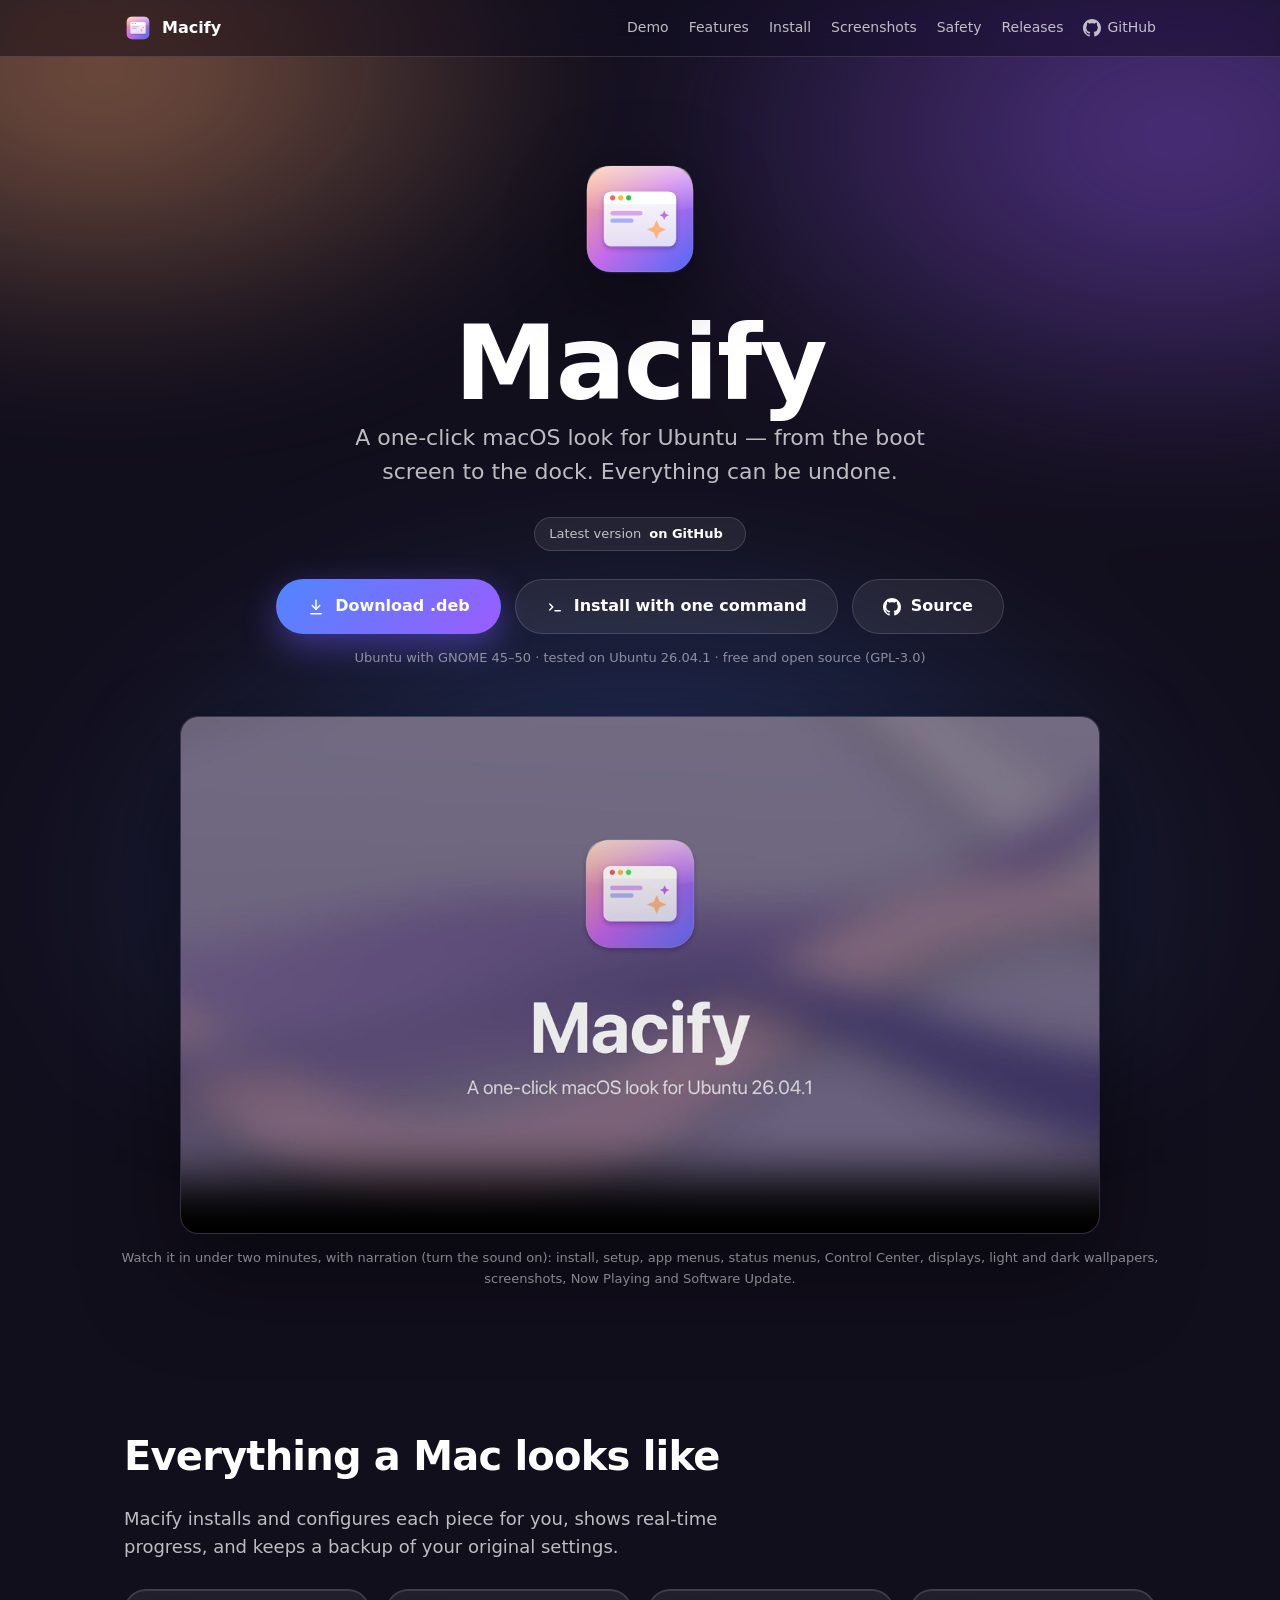
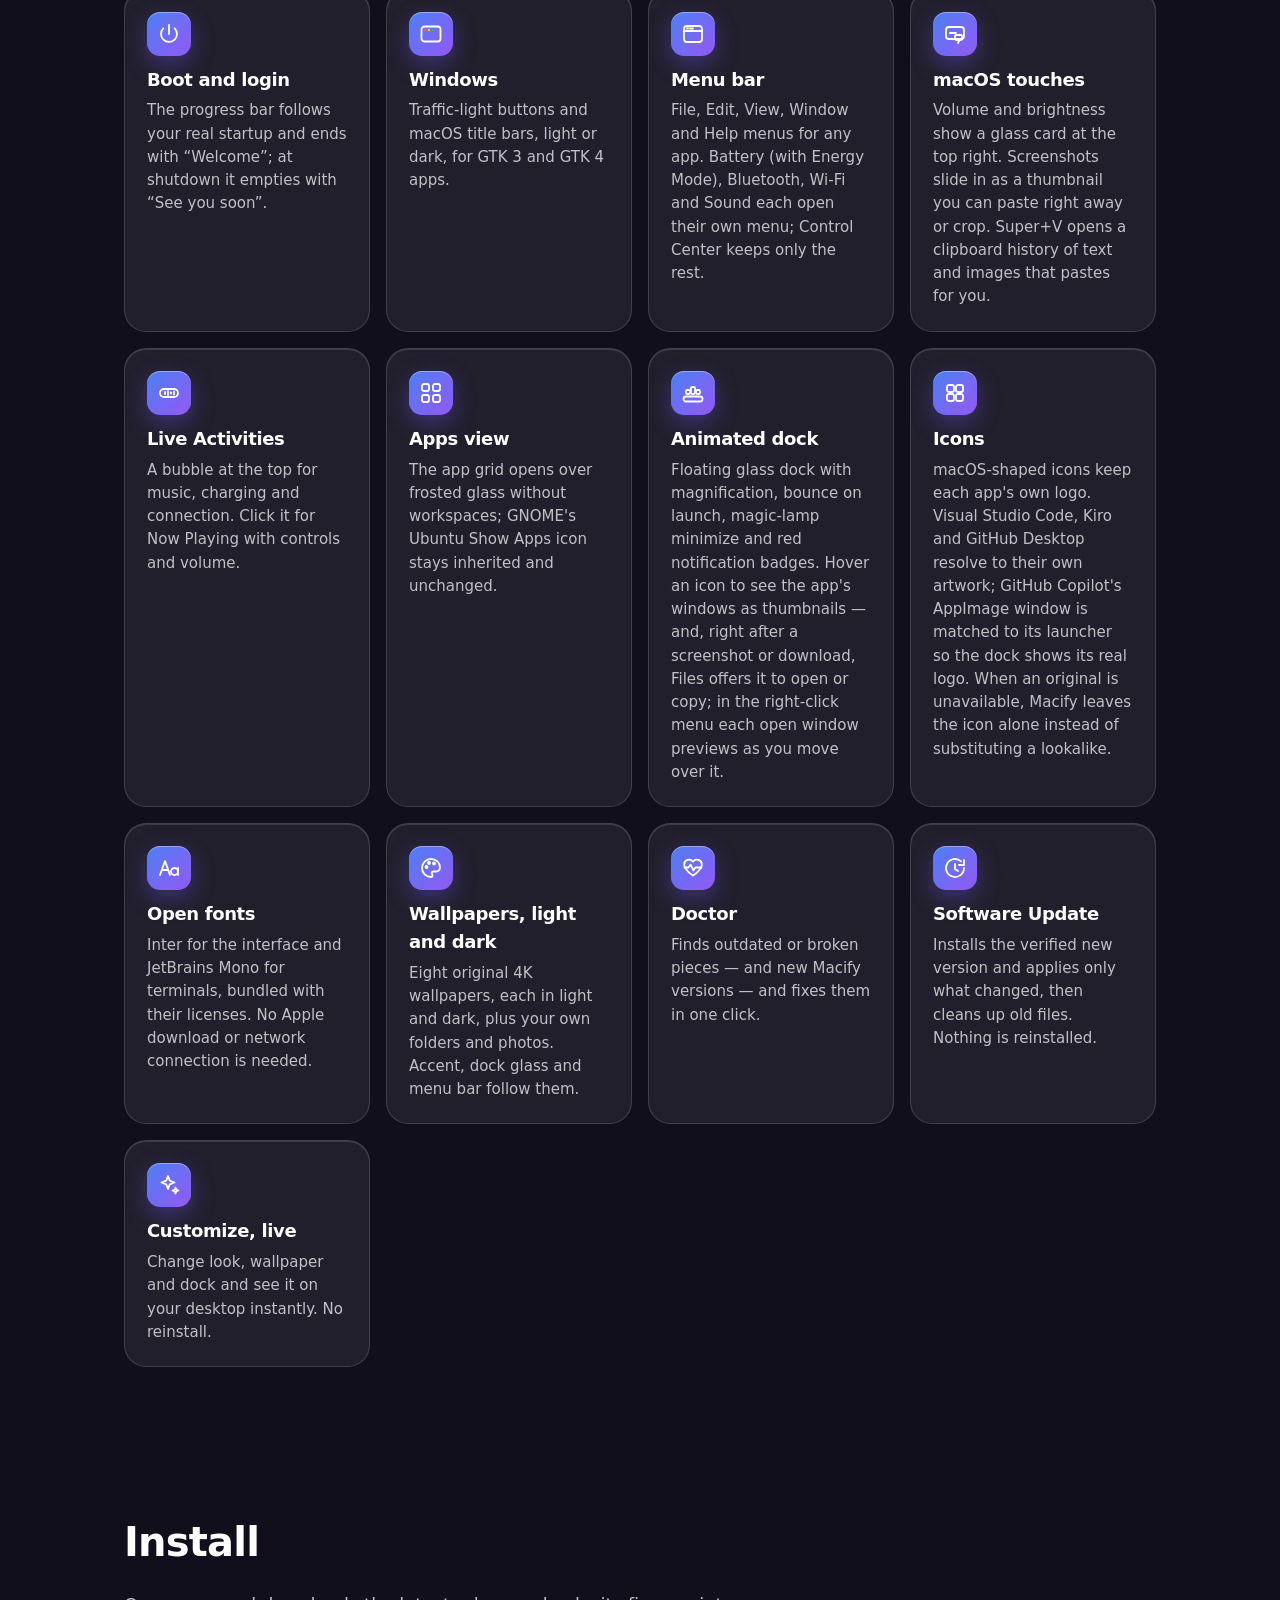
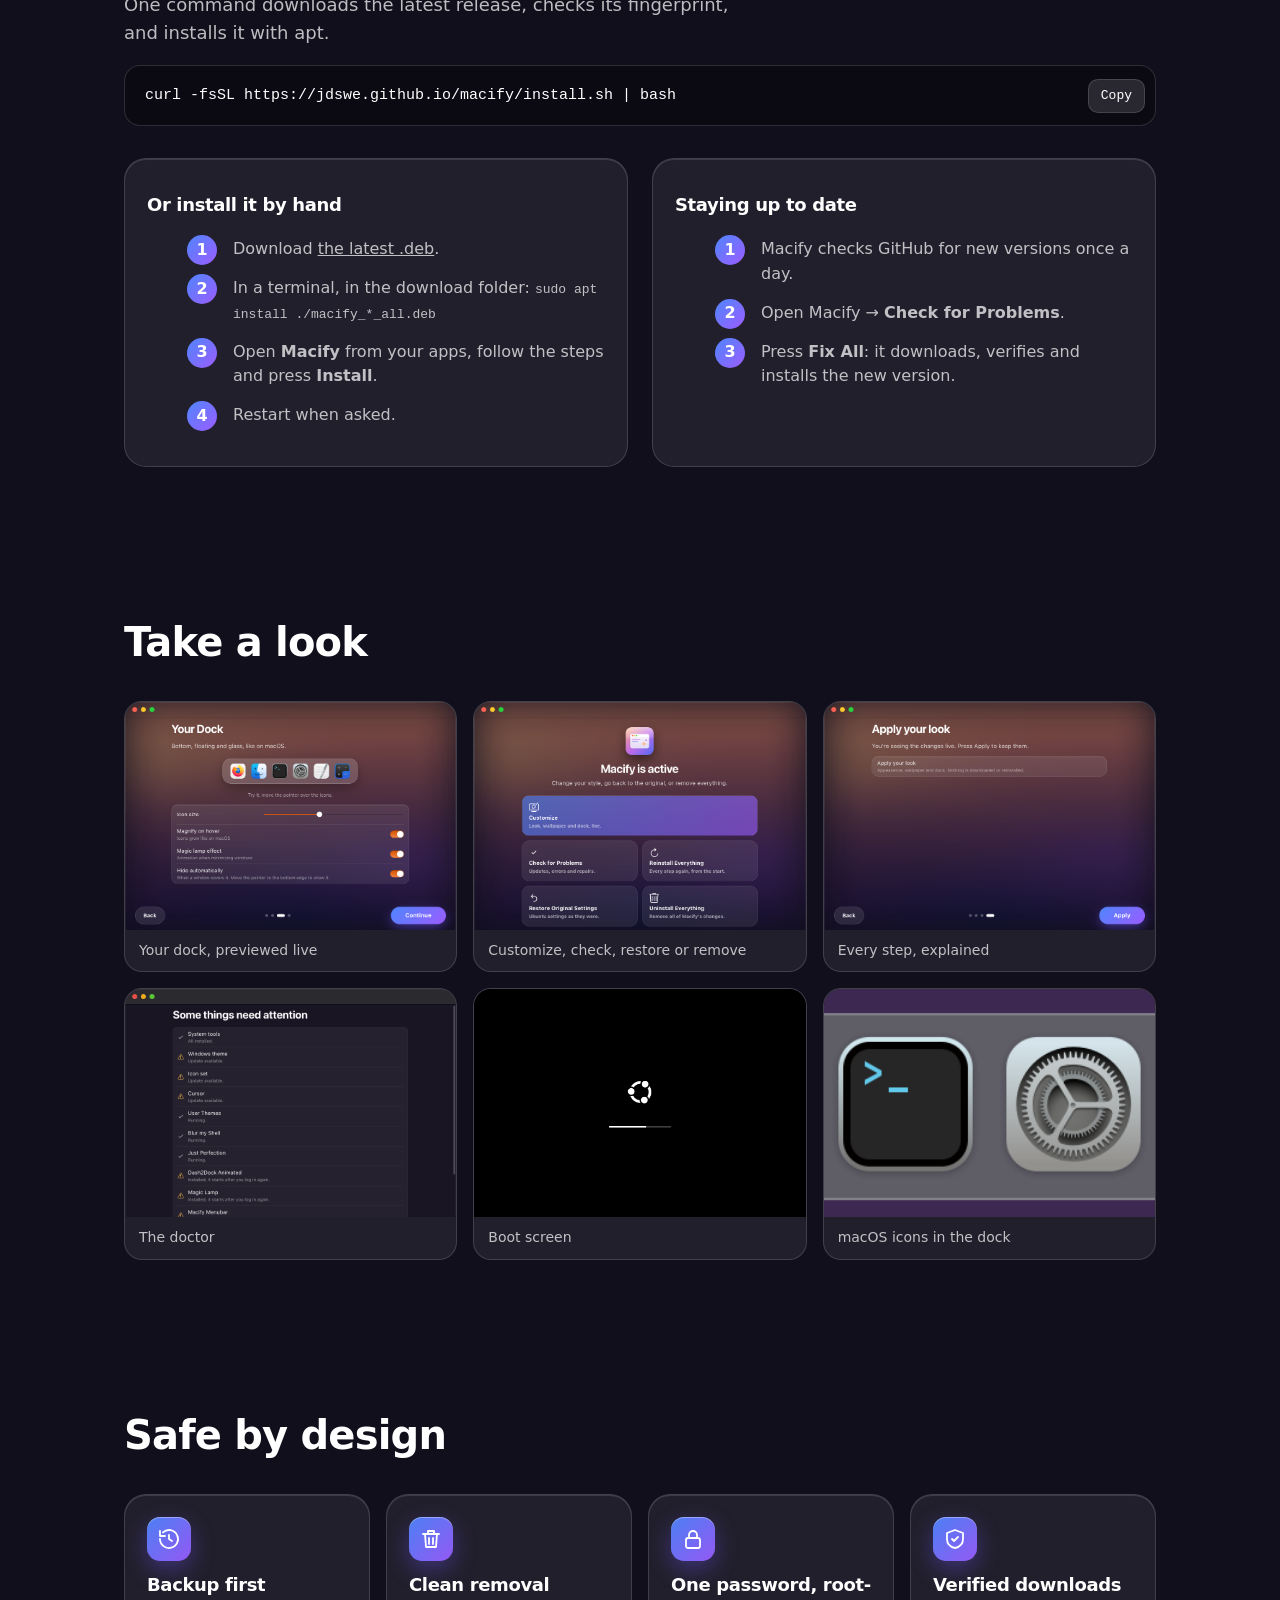
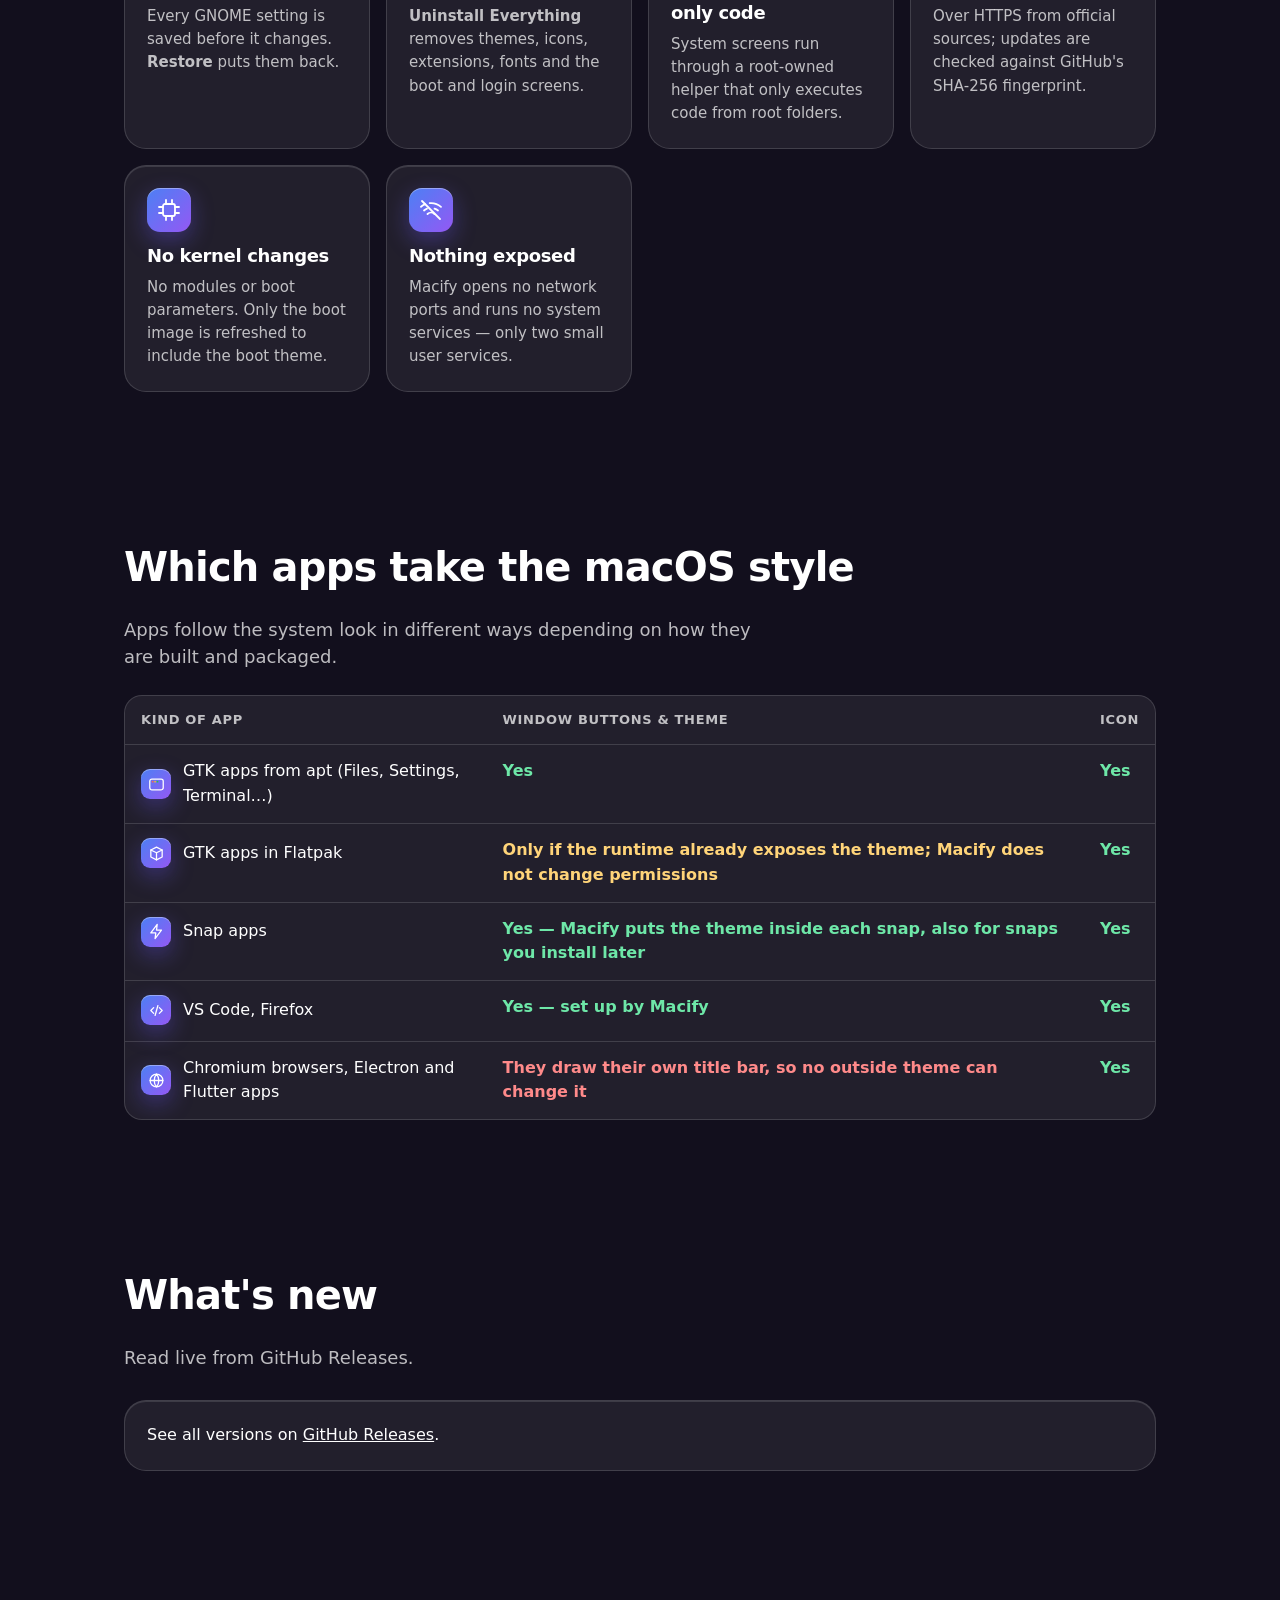
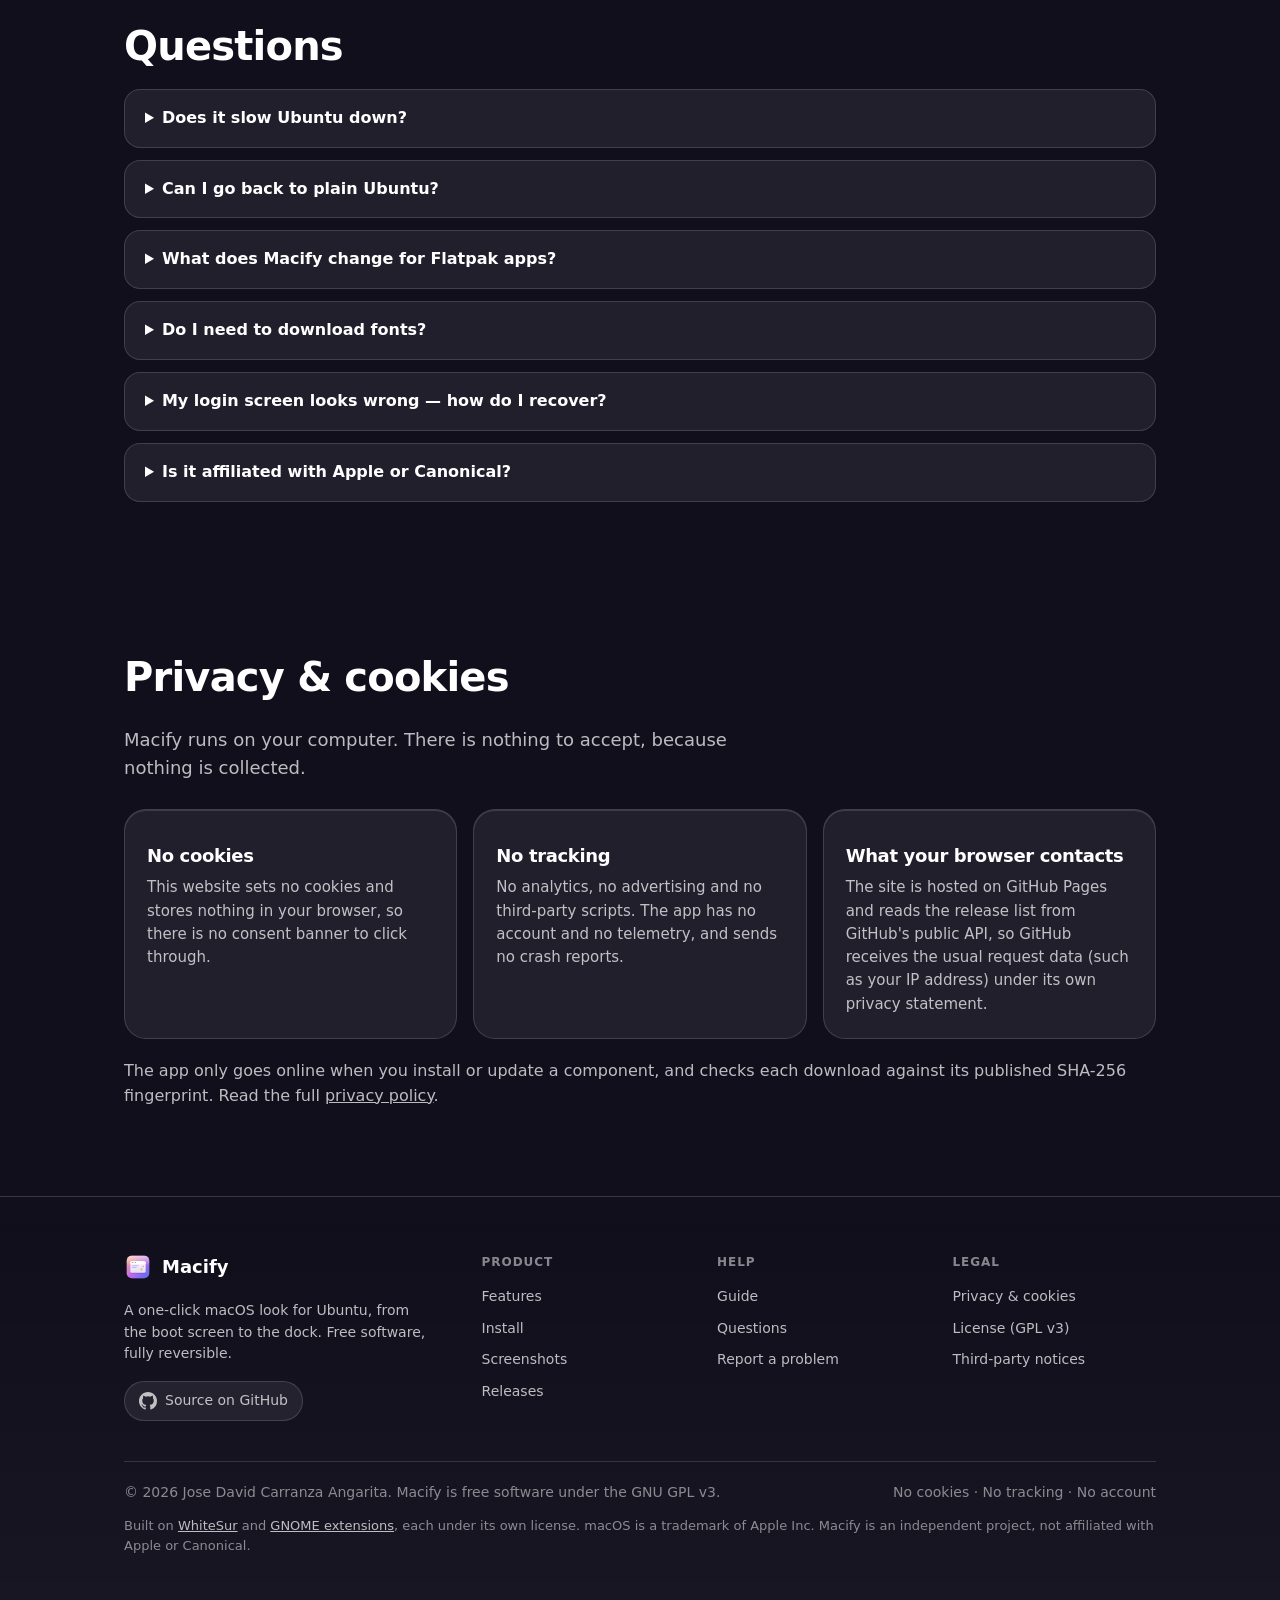
==== docs/index.html @ 46d5030f "Website: guide, privacy, license and notices are pages of the site The footer no longer sends visito" ====
<!doctype html>
<html lang="en">
<head>
<meta charset="utf-8">
<meta name="viewport" content="width=device-width, initial-scale=1">
<meta http-equiv="Content-Security-Policy" content="default-src 'self'; script-src 'self' 'unsafe-inline'; style-src 'self' 'unsafe-inline'; img-src 'self' data:; media-src 'self'; connect-src https://api.github.com; object-src 'none'; base-uri 'none'; form-action 'none'">
<title>Macify — a macOS look for Ubuntu</title>
<meta name="description" content="One-click macOS look for Ubuntu: boot, login, dock, menu bar, icons and fonts. Fully reversible.">
<link rel="icon" href="icon.svg" type="image/svg+xml">
<meta property="og:title" content="Macify — a macOS look for Ubuntu">
<meta property="og:description" content="One-click macOS look for Ubuntu. Fully reversible.">
<meta property="og:image" content="welcome.png">
<style>
:root {
  --bg: #120f1d;
  --text: #ffffff;
  --muted: rgba(255, 255, 255, 0.72);
  --faint: rgba(255, 255, 255, 0.5);
  --glass: rgba(255, 255, 255, 0.07);
  --glass-strong: rgba(255, 255, 255, 0.12);
  --border: rgba(255, 255, 255, 0.14);
  --accent-a: #4f86ff;
  --accent-b: #9b5cff;
  --radius: 22px;
  --max: 1080px;
}
* { box-sizing: border-box; }
html { scroll-behavior: smooth; }
body {
  margin: 0; color: var(--text); background: var(--bg);
  font-family: "Inter", system-ui, sans-serif;
  line-height: 1.55; -webkit-font-smoothing: antialiased;
}
body::before {
  content: ""; position: fixed; inset: -20%; z-index: -1;
  background:
    radial-gradient(40% 35% at 20% 20%, rgba(255, 168, 110, 0.45), transparent 70%),
    radial-gradient(45% 40% at 80% 25%, rgba(155, 92, 255, 0.45), transparent 70%),
    radial-gradient(50% 45% at 50% 85%, rgba(79, 134, 255, 0.35), transparent 70%);
  filter: blur(60px);
}
a { color: inherit; }
.wrap { max-width: var(--max); margin: 0 auto; padding: 0 24px; }
h1, h2, h3 { font-family: "Inter", system-ui, sans-serif; letter-spacing: -0.02em; }
h2 { font-size: clamp(28px, 4vw, 40px); margin: 0 0 12px; }
section { padding: 72px 0; }
.lead { color: var(--muted); font-size: 18px; max-width: 640px; }

/* barra de navegación */
nav { position: sticky; top: 0; z-index: 10; backdrop-filter: blur(20px) saturate(160%);
  -webkit-backdrop-filter: blur(20px) saturate(160%); background: rgba(18, 15, 29, 0.55);
  border-bottom: 1px solid var(--border); }
nav .wrap { display: flex; align-items: center; gap: 24px; height: 56px; }
nav .brand { display: flex; align-items: center; gap: 10px; font-weight: 700; text-decoration: none; }
nav .brand img { width: 28px; height: 28px; }
nav .links { display: flex; gap: 20px; margin-left: auto; font-size: 14px; }
nav .links a { color: var(--muted); text-decoration: none; }
nav .links a:hover { color: var(--text); }
@media (max-width: 760px) { nav .links a.optional { display: none; } }

/* portada */
.hero { text-align: center; padding: 96px 0 64px; }
.hero img.icon { width: 132px; height: 132px; filter: drop-shadow(0 18px 40px rgba(0, 0, 0, 0.45));
  animation: float 4s ease-in-out infinite; }
@keyframes float { 50% { transform: translateY(-10px); } }
.hero h1 { font-size: clamp(56px, 10vw, 104px); margin: 18px 0 6px; line-height: 1; }
.hero p { font-size: clamp(18px, 2.4vw, 22px); color: var(--muted); margin: 0 auto 28px; max-width: 620px; }
.badge { display: inline-flex; gap: 8px; align-items: center; padding: 6px 14px; border-radius: 999px;
  background: var(--glass); border: 1px solid var(--border); color: var(--muted); font-size: 13px; }
.badge b { color: var(--text); }
.actions { display: flex; gap: 14px; justify-content: center; flex-wrap: wrap; margin: 28px 0 14px; }
@media (max-width: 560px) { .btn { padding: 12px 20px; font-size: 15px; } .actions { gap: 10px; } }
.btn { display: inline-flex; align-items: center; gap: 10px; padding: 14px 30px; border-radius: 999px;
  font-weight: 700; font-size: 16px; text-decoration: none; border: 1px solid transparent;
  transition: transform 160ms ease, box-shadow 160ms ease, background 160ms ease; }
.btn:active { transform: scale(0.97); }
.btn-primary { background: linear-gradient(135deg, var(--accent-a), var(--accent-b));
  box-shadow: 0 12px 34px rgba(110, 90, 255, 0.45); }
.btn-primary:hover { box-shadow: 0 16px 44px rgba(110, 90, 255, 0.62); transform: translateY(-2px); }
.btn-ghost { background: var(--glass); border-color: var(--border); }
.btn-ghost:hover { background: var(--glass-strong); }
.fine { color: var(--faint); font-size: 13px; }
.hero .shot { margin: 48px auto 0; max-width: 920px; border-radius: 18px; overflow: hidden;
  border: 1px solid var(--border); box-shadow: 0 40px 90px rgba(0, 0, 0, 0.5); }
.hero .shot img, .hero .shot video { display: block; width: 100%; height: auto; aspect-ratio: 16 / 9; background: #000; }
.demo-note { margin-top: 14px; }

/* tarjetas */
.grid { display: grid; gap: 16px; grid-template-columns: repeat(auto-fit, minmax(230px, 1fr)); margin-top: 28px; }
.card { background: var(--glass); border: 1px solid var(--border); border-radius: var(--radius); padding: 22px;
  box-shadow: inset 0 1px 0 rgba(255, 255, 255, 0.12); transition: transform 180ms ease, background 180ms ease; }
.card:hover { transform: translateY(-3px); background: var(--glass-strong); }
.ic { width: 44px; height: 44px; border-radius: 13px; display: grid; place-items: center;
  background: linear-gradient(135deg, rgba(79, 134, 255, 0.95), rgba(155, 92, 255, 0.95));
  box-shadow: 0 8px 22px rgba(110, 90, 255, 0.35), inset 0 1px 0 rgba(255, 255, 255, 0.35); }
.ic svg { width: 24px; height: 24px; fill: none; stroke: #ffffff; stroke-width: 1.8;
  stroke-linecap: round; stroke-linejoin: round; }
.ic-sm { width: 30px; height: 30px; border-radius: 9px; flex: none; }
.ic-sm svg { width: 17px; height: 17px; }
.app-kind { display: inline-flex; align-items: center; gap: 12px; }
.card h3 { margin: 10px 0 6px; font-size: 18px; }
.card p { margin: 0; color: var(--muted); font-size: 15px; }

/* instalación */
.code { position: relative; background: rgba(0, 0, 0, 0.35); border: 1px solid var(--border); border-radius: 16px;
  padding: 18px 64px 18px 20px; font-family: "JetBrains Mono", ui-monospace, monospace; font-size: 15px;
  overflow-x: auto; white-space: nowrap; }
.code button { position: absolute; right: 10px; top: 50%; transform: translateY(-50%); border: 1px solid var(--border);
  background: var(--glass-strong); color: var(--text); border-radius: 10px; padding: 6px 12px; cursor: pointer; font: inherit; font-size: 13px; }
@media (max-width: 600px) {
  .code { white-space: normal; word-break: break-all; padding-right: 20px; }
  .code button { position: static; transform: none; display: block; margin-top: 12px; }
}
.steps { counter-reset: step; display: grid; gap: 14px; margin-top: 18px; }
.steps li { list-style: none; counter-increment: step; position: relative; padding-left: 46px; color: var(--muted); }
.steps li::before { content: counter(step); position: absolute; left: 0; top: -2px; width: 30px; height: 30px;
  border-radius: 50%; display: grid; place-items: center; font-weight: 700; color: var(--text);
  background: linear-gradient(135deg, var(--accent-a), var(--accent-b)); }
.two { display: grid; gap: 24px; grid-template-columns: 1fr 1fr; }
@media (max-width: 860px) { .two { grid-template-columns: 1fr; } }

/* capturas */
.gallery { display: grid; gap: 16px; grid-template-columns: repeat(auto-fit, minmax(300px, 1fr)); margin-top: 28px; }
.gallery figure { margin: 0; background: var(--glass); border: 1px solid var(--border); border-radius: 18px; overflow: hidden; }
.gallery img { display: block; width: 100%; aspect-ratio: 16 / 11; object-fit: cover; object-position: top; }
.gallery figcaption { padding: 10px 14px; color: var(--muted); font-size: 14px; }

/* tabla */
table { width: 100%; border-collapse: separate; border-spacing: 0; margin-top: 24px; overflow: hidden;
  border: 1px solid var(--border); border-radius: 18px; background: var(--glass); }
th, td { text-align: left; padding: 14px 16px; border-bottom: 1px solid var(--border); vertical-align: top; }
tr:last-child td { border-bottom: none; }
th { color: var(--muted); font-weight: 600; font-size: 13px; text-transform: uppercase; letter-spacing: 0.05em; }
.yes { color: #6ee7a8; font-weight: 700; } .part { color: #ffd479; font-weight: 700; } .no { color: #ff8a8a; font-weight: 700; }

/* versiones */
.release { padding: 18px 22px; min-width: 0; overflow-wrap: anywhere; }
.release header { display: flex; justify-content: space-between; gap: 12px; align-items: baseline; flex-wrap: wrap; }
.release h3 { margin: 0; }
.release time { color: var(--faint); font-size: 13px; }
.release ul { margin: 10px 0 0; padding-left: 20px; color: var(--muted); }
.release code { font-family: "JetBrains Mono", ui-monospace, monospace; background: rgba(0, 0, 0, 0.3); padding: 1px 6px; border-radius: 6px; }
.release .latest { font-size: 12px; padding: 3px 10px; border-radius: 999px; margin-left: 8px;
  background: linear-gradient(135deg, var(--accent-a), var(--accent-b)); vertical-align: middle; }

/* preguntas */
details { background: var(--glass); border: 1px solid var(--border); border-radius: 16px; padding: 16px 20px; margin-top: 12px; }
summary { cursor: pointer; font-weight: 600; }
details p { color: var(--muted); margin: 10px 0 0; }

.gl { width: 18px; height: 18px; flex: none; }
nav .with-icon { display: inline-flex; align-items: center; gap: 6px; }
footer { padding: 56px 0 48px; color: var(--faint); font-size: 14px; border-top: 1px solid var(--border);
  background: linear-gradient(180deg, transparent, rgba(255, 255, 255, 0.03)); }
footer a { color: var(--muted); text-decoration: none; transition: color 160ms ease; }
footer a:hover { color: var(--text); }
.foot-grid { display: grid; grid-template-columns: minmax(220px, 1.6fr) repeat(3, minmax(120px, 1fr)); gap: 32px; }
.foot-brand .brand { display: inline-flex; align-items: center; gap: 10px; font-weight: 700; font-size: 18px; color: var(--text); }
.foot-brand .brand img { width: 28px; height: 28px; }
.foot-brand p { margin: 12px 0 16px; max-width: 34ch; color: var(--muted); }
.foot-source { display: inline-flex; align-items: center; gap: 8px; padding: 8px 14px; border-radius: 999px;
  background: var(--glass); border: 1px solid var(--border); }
.foot-source:hover { background: var(--glass-strong); }
.foot-col { display: flex; flex-direction: column; gap: 10px; }
.foot-col h4 { margin: 0 0 4px; font-size: 12px; letter-spacing: 0.08em; text-transform: uppercase; color: var(--faint); }
.foot-bottom { display: flex; flex-wrap: wrap; gap: 8px 24px; justify-content: space-between; margin-top: 40px;
  padding-top: 20px; border-top: 1px solid var(--border); }
.foot-note { margin: 12px 0 0; font-size: 13px; }
.foot-note a { text-decoration: underline; }
.privacy-more { color: var(--muted); margin-top: 20px; }
@media (max-width: 720px) { .foot-grid { grid-template-columns: 1fr 1fr; } .foot-brand { grid-column: 1 / -1; } }
</style>
</head>
<body>
<nav>
  <div class="wrap">
    <a class="brand" href="#"><img src="icon.svg" alt="">Macify</a>
    <div class="links">
      <a href="#demo" class="optional">Demo</a>
      <a href="#features" class="optional">Features</a>
      <a href="#install">Install</a>
      <a href="#screenshots" class="optional">Screenshots</a>
      <a href="#safety" class="optional">Safety</a>
      <a href="#releases" class="optional">Releases</a>
      <a href="https://github.com/jdswe/macify" class="with-icon"><svg class="gl" viewBox="0 0 16 16" aria-hidden="true"><path fill="currentColor" d="M8 0C3.58 0 0 3.58 0 8c0 3.54 2.29 6.53 5.47 7.59.4.07.55-.17.55-.38 0-.19-.01-.82-.01-1.49-2.01.37-2.53-.49-2.69-.94-.09-.23-.48-.94-.82-1.13-.28-.15-.68-.52-.01-.53.63-.01 1.08.58 1.23.82.72 1.21 1.87.87 2.33.66.07-.52.28-.87.51-1.07-1.78-.2-3.64-.89-3.64-3.95 0-.87.31-1.59.82-2.15-.08-.2-.36-1.02.08-2.12 0 0 .67-.21 2.2.82.64-.18 1.32-.27 2-.27.68 0 1.36.09 2 .27 1.53-1.04 2.2-.82 2.2-.82.44 1.1.16 1.92.08 2.12.51.56.82 1.27.82 2.15 0 3.07-1.87 3.75-3.65 3.95.29.25.54.73.54 1.48 0 1.07-.01 1.93-.01 2.2 0 .21.15.46.55.38A8.013 8.013 0 0016 8c0-4.42-3.58-8-8-8z"/></svg>GitHub</a>
    </div>
  </div>
</nav>

<header class="hero wrap">
  <img class="icon" src="icon.svg" alt="Macify icon">
  <h1>Macify</h1>
  <p>A one-click macOS look for Ubuntu — from the boot screen to the dock. Everything can be undone.</p>
  <span class="badge">Latest version <b id="version">…</b> <span id="released"></span></span>
  <div class="actions">
    <a class="btn btn-primary" href="https://github.com/jdswe/macify/releases/latest" data-download><svg class="gl" viewBox="0 0 24 24" aria-hidden="true" fill="none" stroke="currentColor" stroke-width="2" stroke-linecap="round" stroke-linejoin="round"><path d="M12 3v12"/><path d="m7 10 5 5 5-5"/><path d="M5 21h14"/></svg><span id="download">Download .deb</span></a>
    <a class="btn btn-ghost" href="#install"><svg class="gl" viewBox="0 0 24 24" aria-hidden="true" fill="none" stroke="currentColor" stroke-width="2" stroke-linecap="round" stroke-linejoin="round"><path d="m5 8 4 4-4 4"/><path d="M12 17h7"/></svg>Install with one command</a>
    <a class="btn btn-ghost" href="https://github.com/jdswe/macify"><svg class="gl" viewBox="0 0 16 16" aria-hidden="true"><path fill="currentColor" d="M8 0C3.58 0 0 3.58 0 8c0 3.54 2.29 6.53 5.47 7.59.4.07.55-.17.55-.38 0-.19-.01-.82-.01-1.49-2.01.37-2.53-.49-2.69-.94-.09-.23-.48-.94-.82-1.13-.28-.15-.68-.52-.01-.53.63-.01 1.08.58 1.23.82.72 1.21 1.87.87 2.33.66.07-.52.28-.87.51-1.07-1.78-.2-3.64-.89-3.64-3.95 0-.87.31-1.59.82-2.15-.08-.2-.36-1.02.08-2.12 0 0 .67-.21 2.2.82.64-.18 1.32-.27 2-.27.68 0 1.36.09 2 .27 1.53-1.04 2.2-.82 2.2-.82.44 1.1.16 1.92.08 2.12.51.56.82 1.27.82 2.15 0 3.07-1.87 3.75-3.65 3.95.29.25.54.73.54 1.48 0 1.07-.01 1.93-.01 2.2 0 .21.15.46.55.38A8.013 8.013 0 0016 8c0-4.42-3.58-8-8-8z"/></svg>Source</a>
  </div>
  <div class="fine">Ubuntu with GNOME 45–50 · tested on Ubuntu 26.04.1 · free and open source (GPL-3.0)</div>
  <div class="shot" id="demo">
    <video controls playsinline preload="metadata" poster="demo-poster.jpg"
           aria-label="Macify demo: website, install, setup, startup, desktop and updates">
      <source src="demo.mp4" type="video/mp4">
      <img src="welcome.png" alt="Macify welcome screen">
    </video>
  </div>
  <div class="fine demo-note">Watch it in under two minutes, with narration (turn the sound on): install, setup, app menus, status menus, Control Center, displays, light and dark wallpapers, screenshots, Now Playing and Software Update.</div>
</header>

<main>
<section id="features">
  <div class="wrap">
    <h2>Everything a Mac looks like</h2>
    <p class="lead">Macify installs and configures each piece for you, shows real-time progress, and keeps a backup of your original settings.</p>
    <div class="grid">
      <div class="card"><span class="ic" aria-hidden="true"><svg viewBox="0 0 24 24"><path d="M12 3v9"/><path d="M6.3 6.3a8 8 0 1 0 11.4 0"/></svg></span><h3>Boot and login</h3><p>The progress bar follows your real startup and ends with “Welcome”; at shutdown it empties with “See you soon”.</p></div>
      <div class="card"><span class="ic" aria-hidden="true"><svg viewBox="0 0 24 24"><rect x="2.5" y="4.5" width="19" height="15" rx="3"/><circle cx="6.5" cy="8" r="1.2" fill="#ff5f57" stroke="none"/><circle cx="10" cy="8" r="1.2" fill="#febc2e" stroke="none"/><circle cx="13.5" cy="8" r="1.2" fill="#28c840" stroke="none"/></svg></span><h3>Windows</h3><p>Traffic-light buttons and macOS title bars, light or dark, for GTK 3 and GTK 4 apps.</p></div>
      <div class="card"><span class="ic" aria-hidden="true"><svg viewBox="0 0 24 24"><rect x="3" y="4" width="18" height="16" rx="3"/><path d="M3 9h18"/><path d="M6 6.5h1M9 6.5h3"/></svg></span><h3>Menu bar</h3><p>File, Edit, View, Window and Help menus for any app. Battery (with Energy Mode), Bluetooth, Wi‑Fi and Sound each open their own menu; Control Center keeps only the rest.</p></div>
      <div class="card"><span class="ic" aria-hidden="true"><svg viewBox="0 0 24 24"><rect x="3" y="5" width="18" height="12" rx="3"/><path d="M7 11h6"/><path d="M15 21l2-4"/><rect x="12" y="13" width="7" height="5" rx="1.2"/></svg></span><h3>macOS touches</h3><p>Volume and brightness show a glass card at the top right. Screenshots slide in as a thumbnail you can paste right away or crop. Super+V opens a clipboard history of text and images that pastes for you.</p></div>
      <div class="card"><span class="ic" aria-hidden="true"><svg viewBox="0 0 24 24"><rect x="3" y="8" width="18" height="8" rx="4"/><path d="M8 11v2M11 10v4M14 11.5v1M17 10.5v3"/></svg></span><h3>Live Activities</h3><p>A bubble at the top for music, charging and connection. Click it for Now Playing with controls and volume.</p></div>
      <div class="card"><span class="ic" aria-hidden="true"><svg viewBox="0 0 24 24"><rect x="3" y="3" width="7" height="7" rx="2"/><rect x="14" y="3" width="7" height="7" rx="2"/><rect x="3" y="14" width="7" height="7" rx="2"/><rect x="14" y="14" width="7" height="7" rx="2"/></svg></span><h3>Apps view</h3><p>The app grid opens over frosted glass without workspaces; GNOME's Ubuntu Show Apps icon stays inherited and unchanged.</p></div>
      <div class="card"><span class="ic" aria-hidden="true"><svg viewBox="0 0 24 24"><rect x="2.5" y="15.5" width="19" height="5" rx="2.5"/><rect x="5" y="9" width="4" height="4" rx="1.2"/><rect x="10" y="6" width="4" height="7" rx="1.2"/><rect x="15" y="9" width="4" height="4" rx="1.2"/></svg></span><h3>Animated dock</h3><p>Floating glass dock with magnification, bounce on launch, magic-lamp minimize and red notification badges. Hover an icon to see the app's windows as thumbnails — and, right after a screenshot or download, Files offers it to open or copy; in the right-click menu each open window previews as you move over it.</p></div>
      <div class="card"><span class="ic" aria-hidden="true"><svg viewBox="0 0 24 24"><rect x="4" y="4" width="7" height="7" rx="2"/><rect x="13" y="4" width="7" height="7" rx="2"/><rect x="4" y="13" width="7" height="7" rx="2"/><rect x="13" y="13" width="7" height="7" rx="2"/></svg></span><h3>Icons</h3><p>macOS-shaped icons keep each app's own logo. Visual Studio Code, Kiro and GitHub Desktop resolve to their own artwork; GitHub Copilot's AppImage window is matched to its launcher so the dock shows its real logo. When an original is unavailable, Macify leaves the icon alone instead of substituting a lookalike.</p></div>
      <div class="card"><span class="ic" aria-hidden="true"><svg viewBox="0 0 24 24"><path d="M3 19 8 5l5 14M4.8 14h6.4"/><circle cx="17.5" cy="15.5" r="3.5"/><path d="M21 12v7"/></svg></span><h3>Open fonts</h3><p>Inter for the interface and JetBrains Mono for terminals, bundled with their licenses. No Apple download or network connection is needed.</p></div>
      <div class="card"><span class="ic" aria-hidden="true"><svg viewBox="0 0 24 24"><path d="M12 3a9 9 0 1 0 0 18c1 0 1.5-.8 1.5-1.6 0-1-.8-1.4-.8-2.3 0-.9.7-1.6 1.6-1.6H17a4 4 0 0 0 4-4C21 6.6 17 3 12 3z"/><circle cx="7.5" cy="11" r="1"/><circle cx="10" cy="7" r="1"/><circle cx="15" cy="7.5" r="1"/></svg></span><h3>Wallpapers, light and dark</h3><p>Eight original 4K wallpapers, each in light and dark, plus your own folders and photos. Accent, dock glass and menu bar follow them.</p></div>
      <div class="card"><span class="ic" aria-hidden="true"><svg viewBox="0 0 24 24"><path d="M20.8 8.6a4.9 4.9 0 0 0-8.8-3 4.9 4.9 0 0 0-8.8 3c0 5.4 8.8 10.9 8.8 10.9s8.8-5.5 8.8-10.9z"/><path d="M3.5 11.5h4l2-3 3 6 2-3h6"/></svg></span><h3>Doctor</h3><p>Finds outdated or broken pieces — and new Macify versions — and fixes them in one click.</p></div>
      <div class="card"><span class="ic" aria-hidden="true"><svg viewBox="0 0 24 24"><path d="M21 12a9 9 0 1 1-3-6.7"/><path d="M21 4v5h-5"/><path d="M12 8v5l3 2"/></svg></span><h3>Software Update</h3><p>Installs the verified new version and applies only what changed, then cleans up old files. Nothing is reinstalled.</p></div>
      <div class="card"><span class="ic" aria-hidden="true"><svg viewBox="0 0 24 24"><path d="M11 3l1.8 4.7 4.7 1.8-4.7 1.8L11 16l-1.8-4.7L4.5 9.5l4.7-1.8z"/><path d="M18.5 14.5l.8 2.2 2.2.8-2.2.8-.8 2.2-.8-2.2-2.2-.8 2.2-.8z"/></svg></span><h3>Customize, live</h3><p>Change look, wallpaper and dock and see it on your desktop instantly. No reinstall.</p></div>
    </div>
  </div>
</section>

<section id="install">
  <div class="wrap">
    <h2>Install</h2>
    <p class="lead">One command downloads the latest release, checks its fingerprint, and installs it with apt.</p>
    <div class="code"><span id="cmd">curl -fsSL https://jdswe.github.io/macify/install.sh | bash</span><button type="button" data-copy="cmd">Copy</button></div>
    <div class="two" style="margin-top:32px">
      <div class="card">
        <h3>Or install it by hand</h3>
        <ol class="steps">
          <li>Download <a id="download2" href="https://github.com/jdswe/macify/releases/latest">the latest .deb</a>.</li>
          <li>In a terminal, in the download folder: <code>sudo apt install ./macify_*_all.deb</code></li>
          <li>Open <b>Macify</b> from your apps, follow the steps and press <b>Install</b>.</li>
          <li>Restart when asked.</li>
        </ol>
      </div>
      <div class="card">
        <h3>Staying up to date</h3>
        <ol class="steps">
          <li>Macify checks GitHub for new versions once a day.</li>
          <li>Open Macify → <b>Check for Problems</b>.</li>
          <li>Press <b>Fix All</b>: it downloads, verifies and installs the new version.</li>
        </ol>
      </div>
    </div>
  </div>
</section>

<section id="screenshots">
  <div class="wrap">
    <h2>Take a look</h2>
    <div class="gallery">
      <figure><img src="dock.png" alt="Dock settings with live preview" loading="lazy"><figcaption>Your dock, previewed live</figcaption></figure>
      <figure><img src="manage.png" alt="Macify management screen" loading="lazy"><figcaption>Customize, check, restore or remove</figcaption></figure>
      <figure><img src="summary.png" alt="Installation summary" loading="lazy"><figcaption>Every step, explained</figcaption></figure>
      <figure><img src="doctor.png" alt="Doctor results" loading="lazy"><figcaption>The doctor</figcaption></figure>
      <figure><img src="boot.png" alt="Boot screen" loading="lazy"><figcaption>Boot screen</figcaption></figure>
      <figure><img src="dock-icons.png" alt="Dock icons" loading="lazy"><figcaption>macOS icons in the dock</figcaption></figure>
    </div>
  </div>
</section>

<section id="safety">
  <div class="wrap">
    <h2>Safe by design</h2>
    <div class="grid">
      <div class="card"><span class="ic" aria-hidden="true"><svg viewBox="0 0 24 24"><path d="M3 12a9 9 0 1 0 3-6.7"/><path d="M3 4v5h5"/><path d="M12 8v4l3 2"/></svg></span><h3>Backup first</h3><p>Every GNOME setting is saved before it changes. <b>Restore</b> puts them back.</p></div>
      <div class="card"><span class="ic" aria-hidden="true"><svg viewBox="0 0 24 24"><path d="M4 7h16M9 7V4h6v3M6 7l1 13h10l1-13"/><path d="M10 11v6M14 11v6"/></svg></span><h3>Clean removal</h3><p><b>Uninstall Everything</b> removes themes, icons, extensions, fonts and the boot and login screens.</p></div>
      <div class="card"><span class="ic" aria-hidden="true"><svg viewBox="0 0 24 24"><rect x="5" y="11" width="14" height="10" rx="2"/><path d="M8 11V8a4 4 0 0 1 8 0v3"/></svg></span><h3>One password, root-only code</h3><p>System screens run through a root-owned helper that only executes code from root folders.</p></div>
      <div class="card"><span class="ic" aria-hidden="true"><svg viewBox="0 0 24 24"><path d="M12 3l8 3v6c0 5-3.5 8-8 9-4.5-1-8-4-8-9V6z"/><path d="m9 12 2 2 4-4"/></svg></span><h3>Verified downloads</h3><p>Over HTTPS from official sources; updates are checked against GitHub's SHA-256 fingerprint.</p></div>
      <div class="card"><span class="ic" aria-hidden="true"><svg viewBox="0 0 24 24"><rect x="6" y="6" width="12" height="12" rx="2"/><path d="M9 2v4M15 2v4M9 18v4M15 18v4M2 9h4M2 15h4M18 9h4M18 15h4"/></svg></span><h3>No kernel changes</h3><p>No modules or boot parameters. Only the boot image is refreshed to include the boot theme.</p></div>
      <div class="card"><span class="ic" aria-hidden="true"><svg viewBox="0 0 24 24"><path d="M2 8.8a15 15 0 0 1 4.2-2.6M10.7 5.1A15 15 0 0 1 22 8.8M5 12.5a10 10 0 0 1 3-1.9M15.5 10.7a10 10 0 0 1 3.5 1.8M8.5 16a5 5 0 0 1 7 0"/><path d="m3 3 18 18"/></svg></span><h3>Nothing exposed</h3><p>Macify opens no network ports and runs no system services — only two small user services.</p></div>
    </div>
  </div>
</section>

<section id="apps">
  <div class="wrap">
    <h2>Which apps take the macOS style</h2>
    <p class="lead">Apps follow the system look in different ways depending on how they are built and packaged.</p>
    <table>
      <tr><th>Kind of app</th><th>Window buttons &amp; theme</th><th>Icon</th></tr>
      <tr><td><span class="app-kind"><span class="ic ic-sm" aria-hidden="true"><svg viewBox="0 0 24 24"><rect x="2.5" y="4.5" width="19" height="15" rx="3"/><circle cx="6.5" cy="8" r="1.2" fill="#ff5f57" stroke="none"/><circle cx="10" cy="8" r="1.2" fill="#febc2e" stroke="none"/><circle cx="13.5" cy="8" r="1.2" fill="#28c840" stroke="none"/></svg></span><span>GTK apps from apt (Files, Settings, Terminal…)</span></span></td><td class="yes">Yes</td><td class="yes">Yes</td></tr>
      <tr><td><span class="app-kind"><span class="ic ic-sm" aria-hidden="true"><svg viewBox="0 0 24 24"><path d="M12 3 4 7v10l8 4 8-4V7z"/><path d="M4 7l8 4 8-4M12 11v10"/></svg></span><span>GTK apps in Flatpak</span></span></td><td class="part">Only if the runtime already exposes the theme; Macify does not change permissions</td><td class="yes">Yes</td></tr>
      <tr><td><span class="app-kind"><span class="ic ic-sm" aria-hidden="true"><svg viewBox="0 0 24 24"><path d="M13 2 4 14h7l-1 8 9-12h-7z"/></svg></span><span>Snap apps</span></span></td><td class="yes">Yes — Macify puts the theme inside each snap, also for snaps you install later</td><td class="yes">Yes</td></tr>
      <tr><td><span class="app-kind"><span class="ic ic-sm" aria-hidden="true"><svg viewBox="0 0 24 24"><path d="m8 8-4 4 4 4M16 8l4 4-4 4M14 5l-4 14"/></svg></span><span>VS Code, Firefox</span></span></td><td class="yes">Yes — set up by Macify</td><td class="yes">Yes</td></tr>
      <tr><td><span class="app-kind"><span class="ic ic-sm" aria-hidden="true"><svg viewBox="0 0 24 24"><circle cx="12" cy="12" r="9"/><path d="M3 12h18M12 3a14 14 0 0 1 0 18M12 3a14 14 0 0 0 0 18"/></svg></span><span>Chromium browsers, Electron and Flutter apps</span></span></td><td class="no">They draw their own title bar, so no outside theme can change it</td><td class="yes">Yes</td></tr>
    </table>
  </div>
</section>

<section id="releases">
  <div class="wrap">
    <h2>What's new</h2>
    <p class="lead">Read live from GitHub Releases.</p>
    <div id="release-list" class="grid" style="grid-template-columns:1fr"><div class="card">Loading releases…</div></div>
  </div>
</section>

<section id="faq">
  <div class="wrap">
    <h2>Questions</h2>
    <details><summary>Does it slow Ubuntu down?</summary><p>Macify avoids continuous background polling: its dock previews check pointer position only while you are interacting with the dock, and Live Activities stop their audio-bar updates when hidden, paused, locked or in fullscreen. Resource use depends on your hardware, GNOME extensions and workload, so we do not claim a fixed CPU or GPU percentage.</p></details>
    <details><summary>Can I go back to plain Ubuntu?</summary><p>Yes. Open Macify and choose <b>Restore Original Settings</b> or <b>Uninstall Everything</b>, then <code>sudo apt remove macify</code>.</p></details>
    <details><summary>What does Macify change for Flatpak apps?</summary><p>Nothing in their permissions. Flatpak apps are sandboxed, so a GTK app uses the system theme only if its runtime already exposes it. Macify does not grant filesystem access or force a style; other toolkits remain unchanged. Older Macify versions did not record pre-existing Flatpak permissions, so restoring those installations leaves their old overrides untouched rather than risking user settings. See the <a href="https://docs.flatpak.org/en/latest/sandbox-permissions.html">Flatpak sandbox documentation</a>.</p></details>
    <details><summary>Do I need to download fonts?</summary><p>No. Macify includes Inter and JetBrains Mono, two freely redistributable typefaces similar in feel to the clean macOS interface. They install locally with no network request; their licenses are included in the repository.</p></details>
    <details><summary>My login screen looks wrong — how do I recover?</summary><p>Press Ctrl+Alt+F3, sign in, run <code>sudo /usr/lib/macify/macify/data/root/macify-root.sh revert</code> and restart.</p></details>
    <details><summary>Is it affiliated with Apple or Canonical?</summary><p>No. macOS is a trademark of Apple Inc. Macify is an independent open-source project.</p></details>
  </div>
</section>
<section id="privacy">
  <div class="wrap">
    <h2>Privacy &amp; cookies</h2>
    <p class="lead">Macify runs on your computer. There is nothing to accept, because nothing is collected.</p>
    <div class="grid">
      <div class="card"><h3>No cookies</h3><p>This website sets no cookies and stores nothing in your browser, so there is no consent banner to click through.</p></div>
      <div class="card"><h3>No tracking</h3><p>No analytics, no advertising and no third-party scripts. The app has no account and no telemetry, and sends no crash reports.</p></div>
      <div class="card"><h3>What your browser contacts</h3><p>The site is hosted on GitHub Pages and reads the release list from GitHub's public API, so GitHub receives the usual request data (such as your IP address) under its own privacy statement.</p></div>
    </div>
    <p class="privacy-more">The app only goes online when you install or update a component, and checks each download against its published SHA-256 fingerprint. Read the full <a href="privacy.html">privacy policy</a>.</p>
  </div>
</section>
</main>

<footer>
  <div class="wrap">
    <div class="foot-grid">
      <div class="foot-brand">
        <a class="brand" href="#"><img src="icon.svg" alt="">Macify</a>
        <p>A one-click macOS look for Ubuntu, from the boot screen to the dock. Free software, fully reversible.</p>
        <a class="foot-source" href="https://github.com/jdswe/macify"><svg class="gl" viewBox="0 0 16 16" aria-hidden="true"><path fill="currentColor" d="M8 0C3.58 0 0 3.58 0 8c0 3.54 2.29 6.53 5.47 7.59.4.07.55-.17.55-.38 0-.19-.01-.82-.01-1.49-2.01.37-2.53-.49-2.69-.94-.09-.23-.48-.94-.82-1.13-.28-.15-.68-.52-.01-.53.63-.01 1.08.58 1.23.82.72 1.21 1.87.87 2.33.66.07-.52.28-.87.51-1.07-1.78-.2-3.64-.89-3.64-3.95 0-.87.31-1.59.82-2.15-.08-.2-.36-1.02.08-2.12 0 0 .67-.21 2.2.82a7.6 7.6 0 0 1 4 0c1.53-1.04 2.2-.82 2.2-.82.44 1.1.16 1.92.08 2.12.51.56.82 1.27.82 2.15 0 3.07-1.87 3.75-3.65 3.95.29.25.54.73.54 1.48 0 1.07-.01 1.93-.01 2.2 0 .21.15.46.55.38A8.01 8.01 0 0 0 16 8c0-4.42-3.58-8-8-8z"/></svg>Source on GitHub</a>
      </div>
      <div class="foot-col">
        <h4>Product</h4>
        <a href="#features">Features</a>
        <a href="#install">Install</a>
        <a href="#screenshots">Screenshots</a>
        <a href="#releases">Releases</a>
      </div>
      <div class="foot-col">
        <h4>Help</h4>
        <a href="guide.html">Guide</a>
        <a href="#faq">Questions</a>
        <a href="https://github.com/jdswe/macify/issues/new">Report a problem</a>
      </div>
      <div class="foot-col">
        <h4>Legal</h4>
        <a href="privacy.html">Privacy &amp; cookies</a>
        <a href="license.html">License (GPL v3)</a>
        <a href="notices.html">Third-party notices</a>
      </div>
    </div>
    <div class="foot-bottom">
      <span>© 2026 Jose David Carranza Angarita. Macify is free software under the GNU GPL v3.</span>
      <span>No cookies · No tracking · No account</span>
    </div>
    <p class="foot-note">Built on <a href="https://github.com/vinceliuice/WhiteSur-gtk-theme">WhiteSur</a> and
      <a href="https://extensions.gnome.org">GNOME extensions</a>, each under its own license. macOS is a trademark of
      Apple Inc. Macify is an independent project, not affiliated with Apple or Canonical.</p>
  </div>
</footer>

<script>
const REPO = "jdswe/macify";

function escapeHtml(text) {
  return text.replace(/[&<>"']/g, c => ({ "&": "&amp;", "<": "&lt;", ">": "&gt;", '"': "&quot;", "'": "&#39;" }[c]));
}

// Markdown mínimo para las notas de versión: listas, negrita, código y bloques de código.
function renderNotes(markdown) {
  const out = [];
  let inList = false, inCode = false;
  for (const raw of (markdown || "").split("\n")) {
    if (raw.trim().startsWith("```")) { inCode = !inCode; continue; }
    if (inCode) { out.push(`<p><code>${escapeHtml(raw)}</code></p>`); continue; }
    let line = escapeHtml(raw.trim())
      .replace(/\*\*(.+?)\*\*/g, "<b>$1</b>")
      .replace(/`(.+?)`/g, "<code>$1</code>");
    if (/^[-*] /.test(raw.trim())) {
      if (!inList) { out.push("<ul>"); inList = true; }
      out.push(`<li>${line.slice(2)}</li>`);
    } else {
      if (inList) { out.push("</ul>"); inList = false; }
      if (line && !line.startsWith("|")) out.push(`<p>${line}</p>`);
    }
  }
  if (inList) out.push("</ul>");
  return out.join("");
}

async function loadReleases() {
  const list = document.getElementById("release-list");
  try {
    const response = await fetch(`https://api.github.com/repos/${REPO}/releases?per_page=6`);
    const releases = (await response.json()).filter(r => !r.draft && !r.prerelease);
    if (!releases.length) throw new Error("no releases");
    const latest = releases[0];
    const deb = latest.assets.find(a => a.name.endsWith("_all.deb"));
    document.getElementById("version").textContent = latest.tag_name;
    document.getElementById("released").textContent =
      "· " + new Date(latest.published_at).toLocaleDateString(undefined, { year: "numeric", month: "short", day: "numeric" });
    if (deb) {
      document.querySelectorAll("[data-download]").forEach(a => (a.href = deb.browser_download_url));
      document.getElementById("download2").href = deb.browser_download_url;
      document.getElementById("download").textContent = `Download ${latest.tag_name} (.deb)`;
    }
    list.innerHTML = releases.map((r, i) => `
      <article class="card release">
        <header><h3>${escapeHtml(r.name || r.tag_name)}${i === 0 ? '<span class="latest">Latest</span>' : ""}</h3>
        <time>${new Date(r.published_at).toLocaleDateString()}</time></header>
        ${renderNotes(r.body)}
      </article>`).join("");
  } catch (error) {
    document.getElementById("version").textContent = "on GitHub";
    list.innerHTML = '<div class="card">See all versions on <a href="https://github.com/jdswe/macify/releases">GitHub Releases</a>.</div>';
  }
}

document.querySelectorAll("[data-copy]").forEach(button => {
  button.addEventListener("click", async () => {
    await navigator.clipboard.writeText(document.getElementById(button.dataset.copy).textContent);
    button.textContent = "Copied";
    setTimeout(() => (button.textContent = "Copy"), 1600);
  });
});

loadReleases();
</script>
</body>
</html>
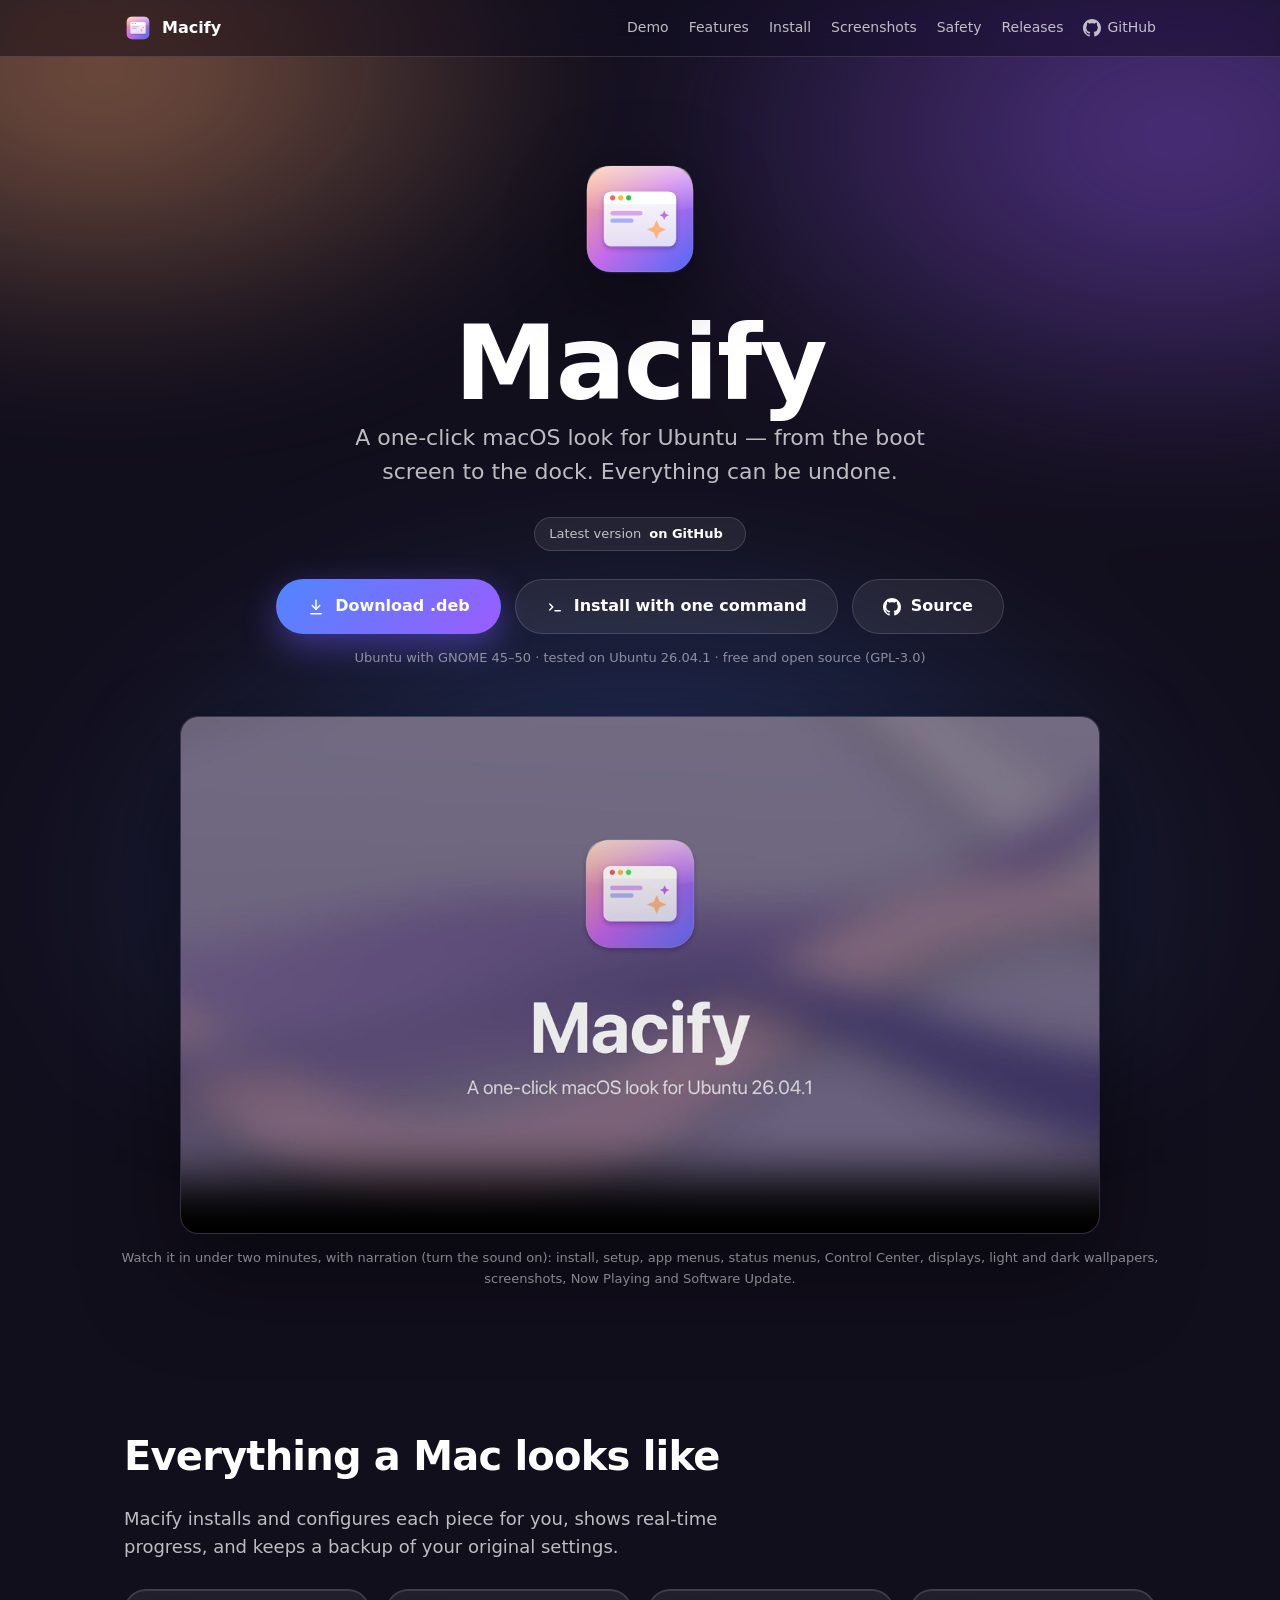
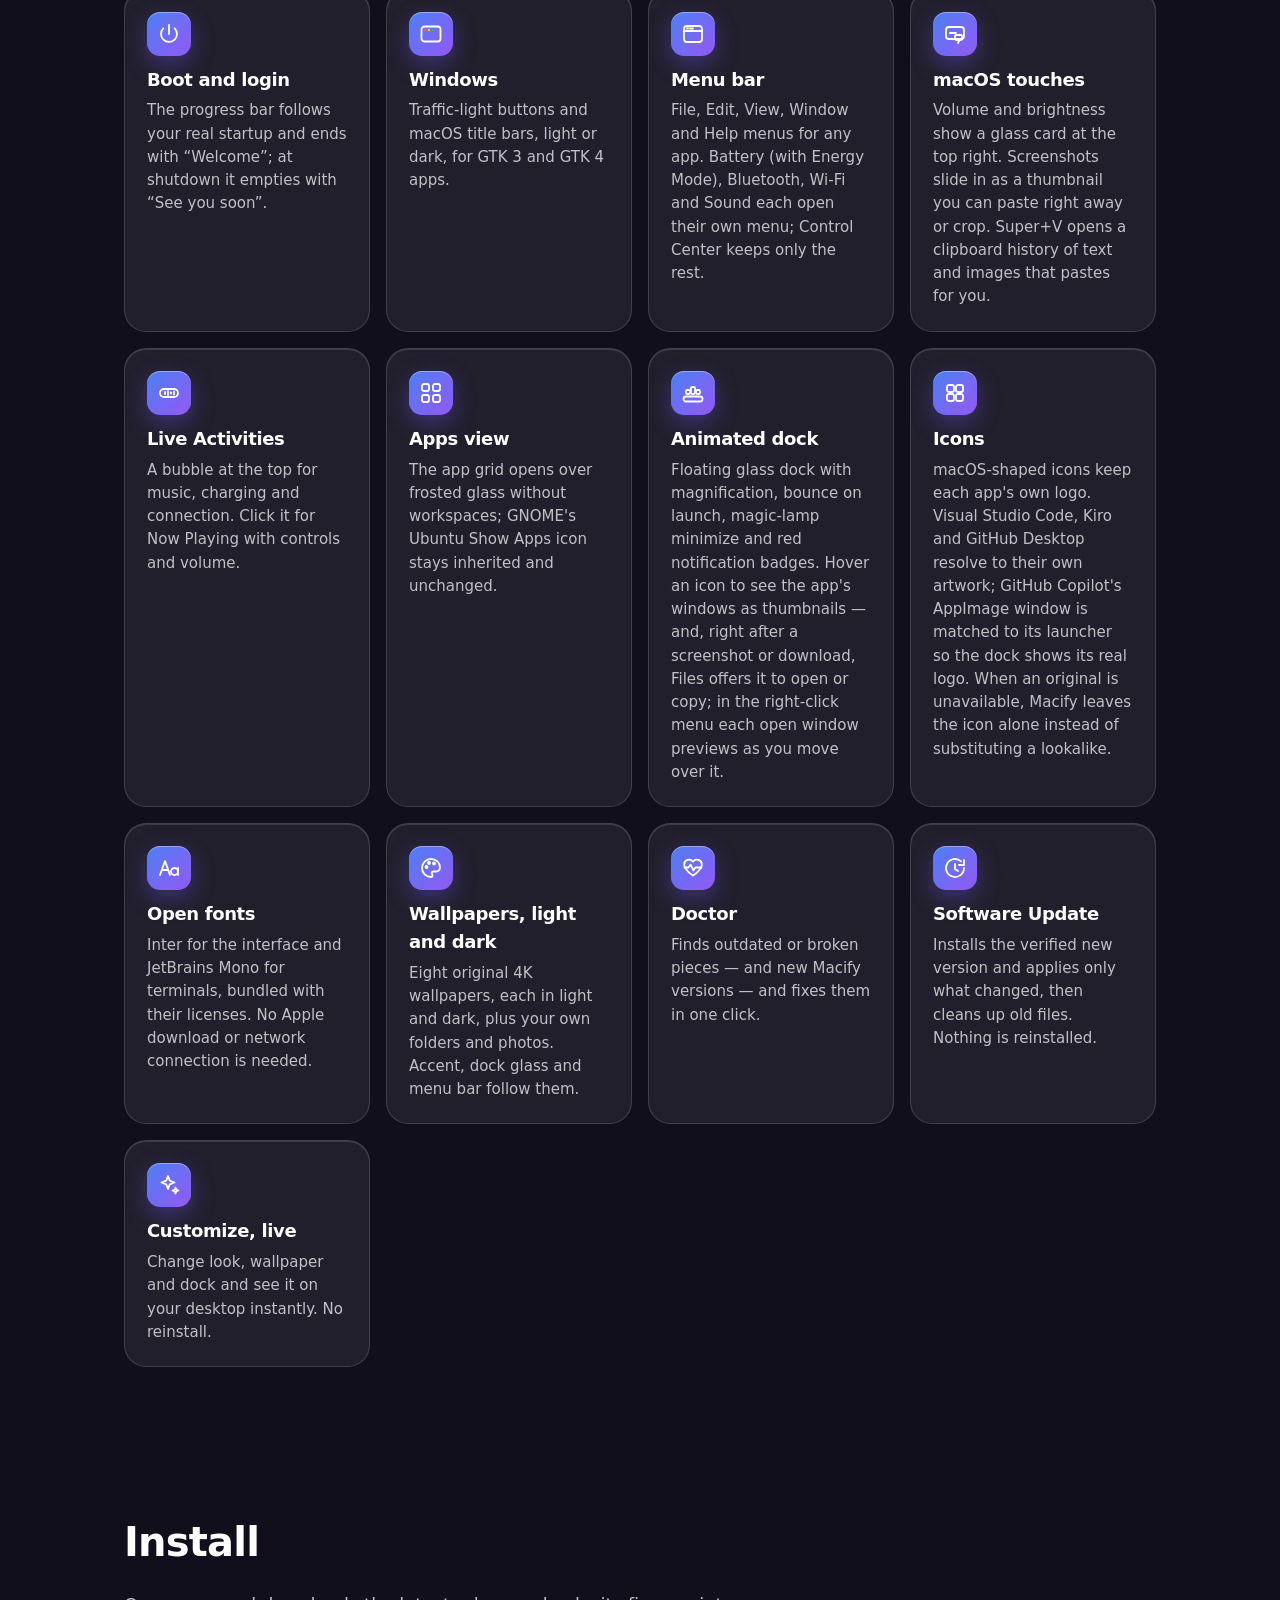
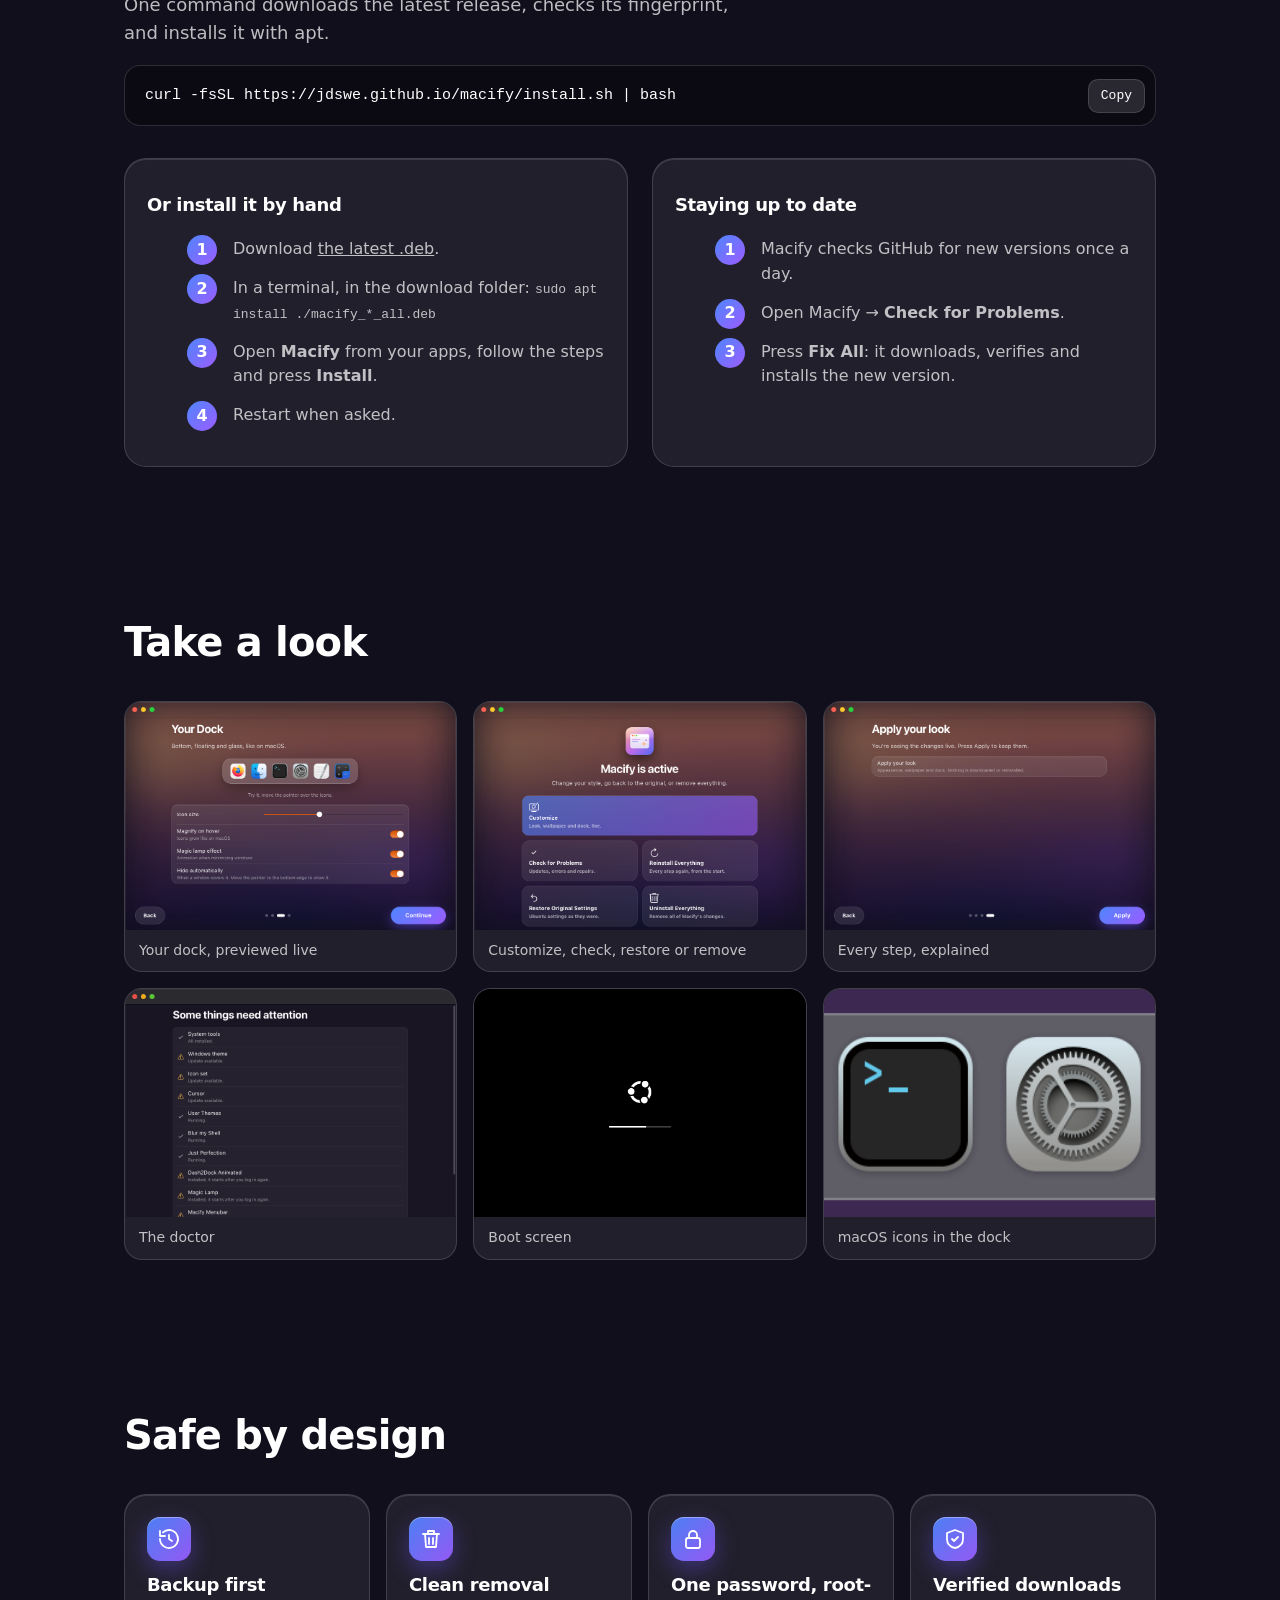
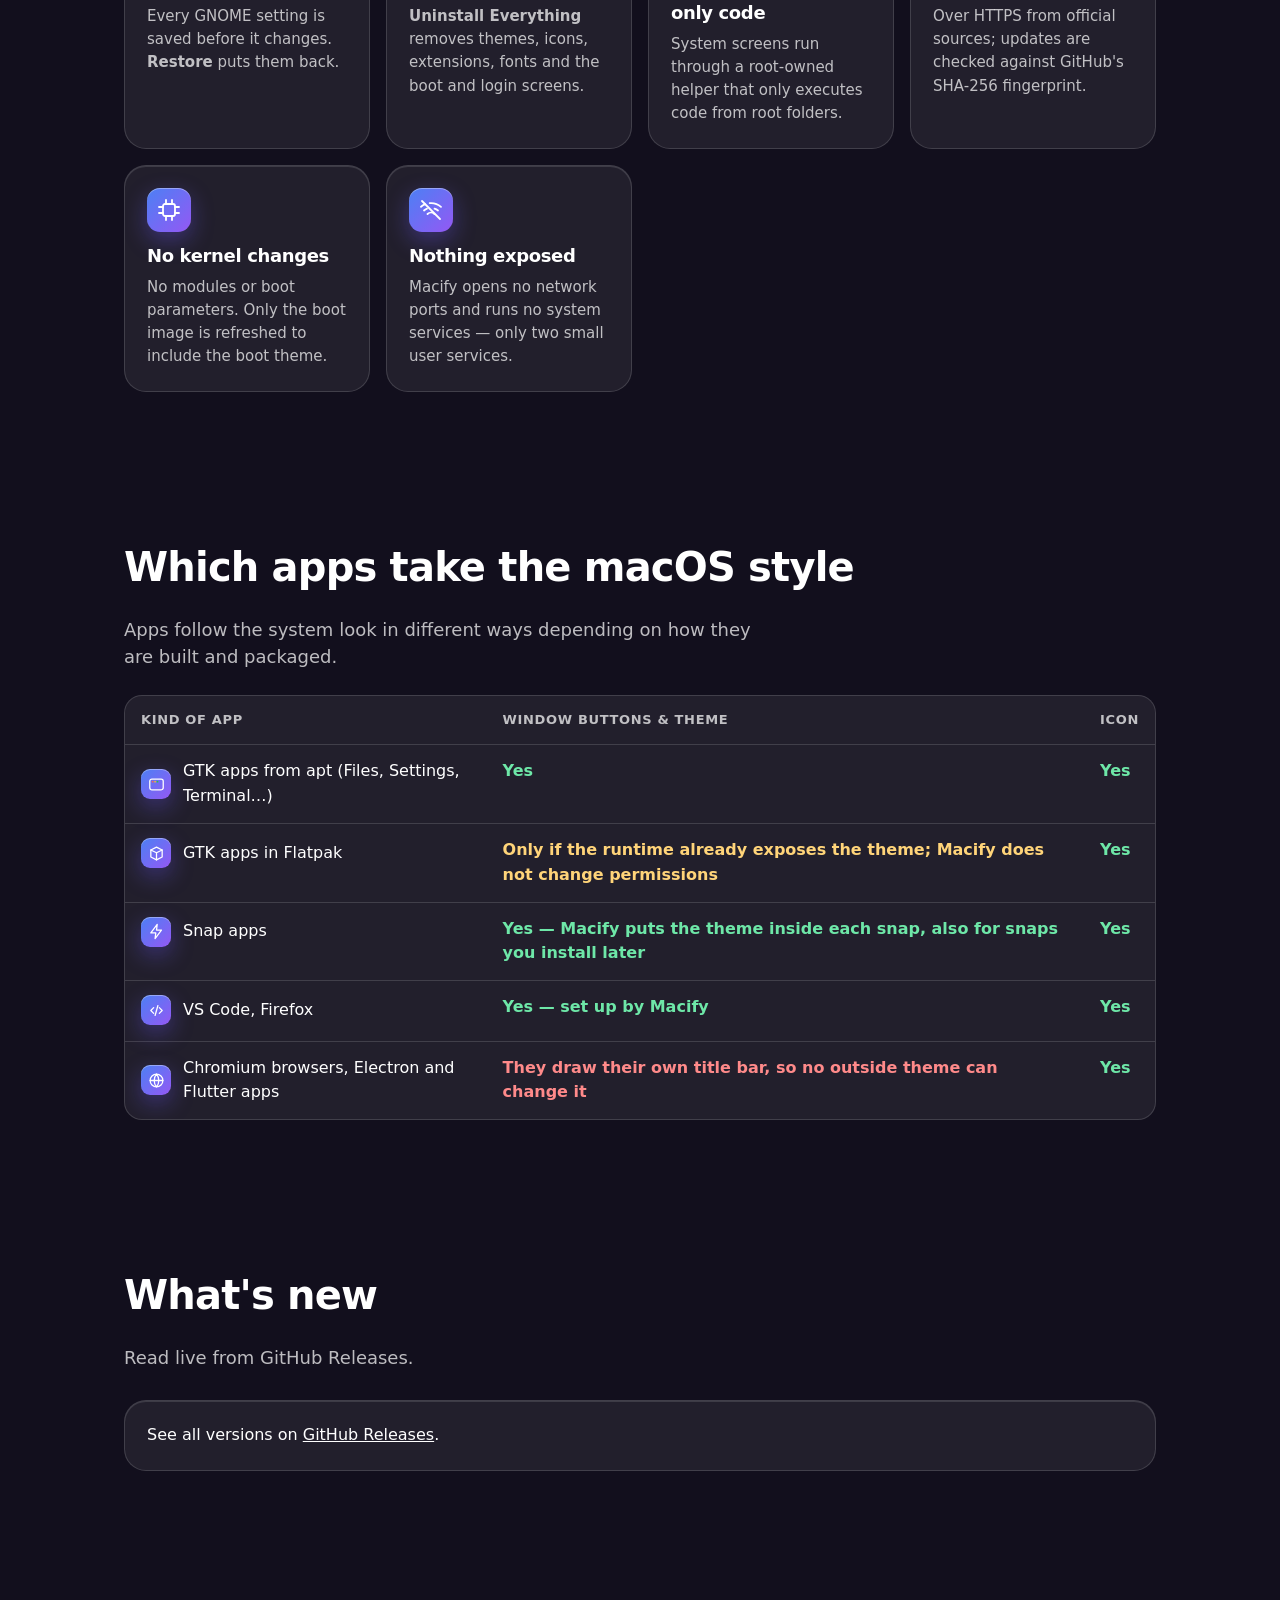
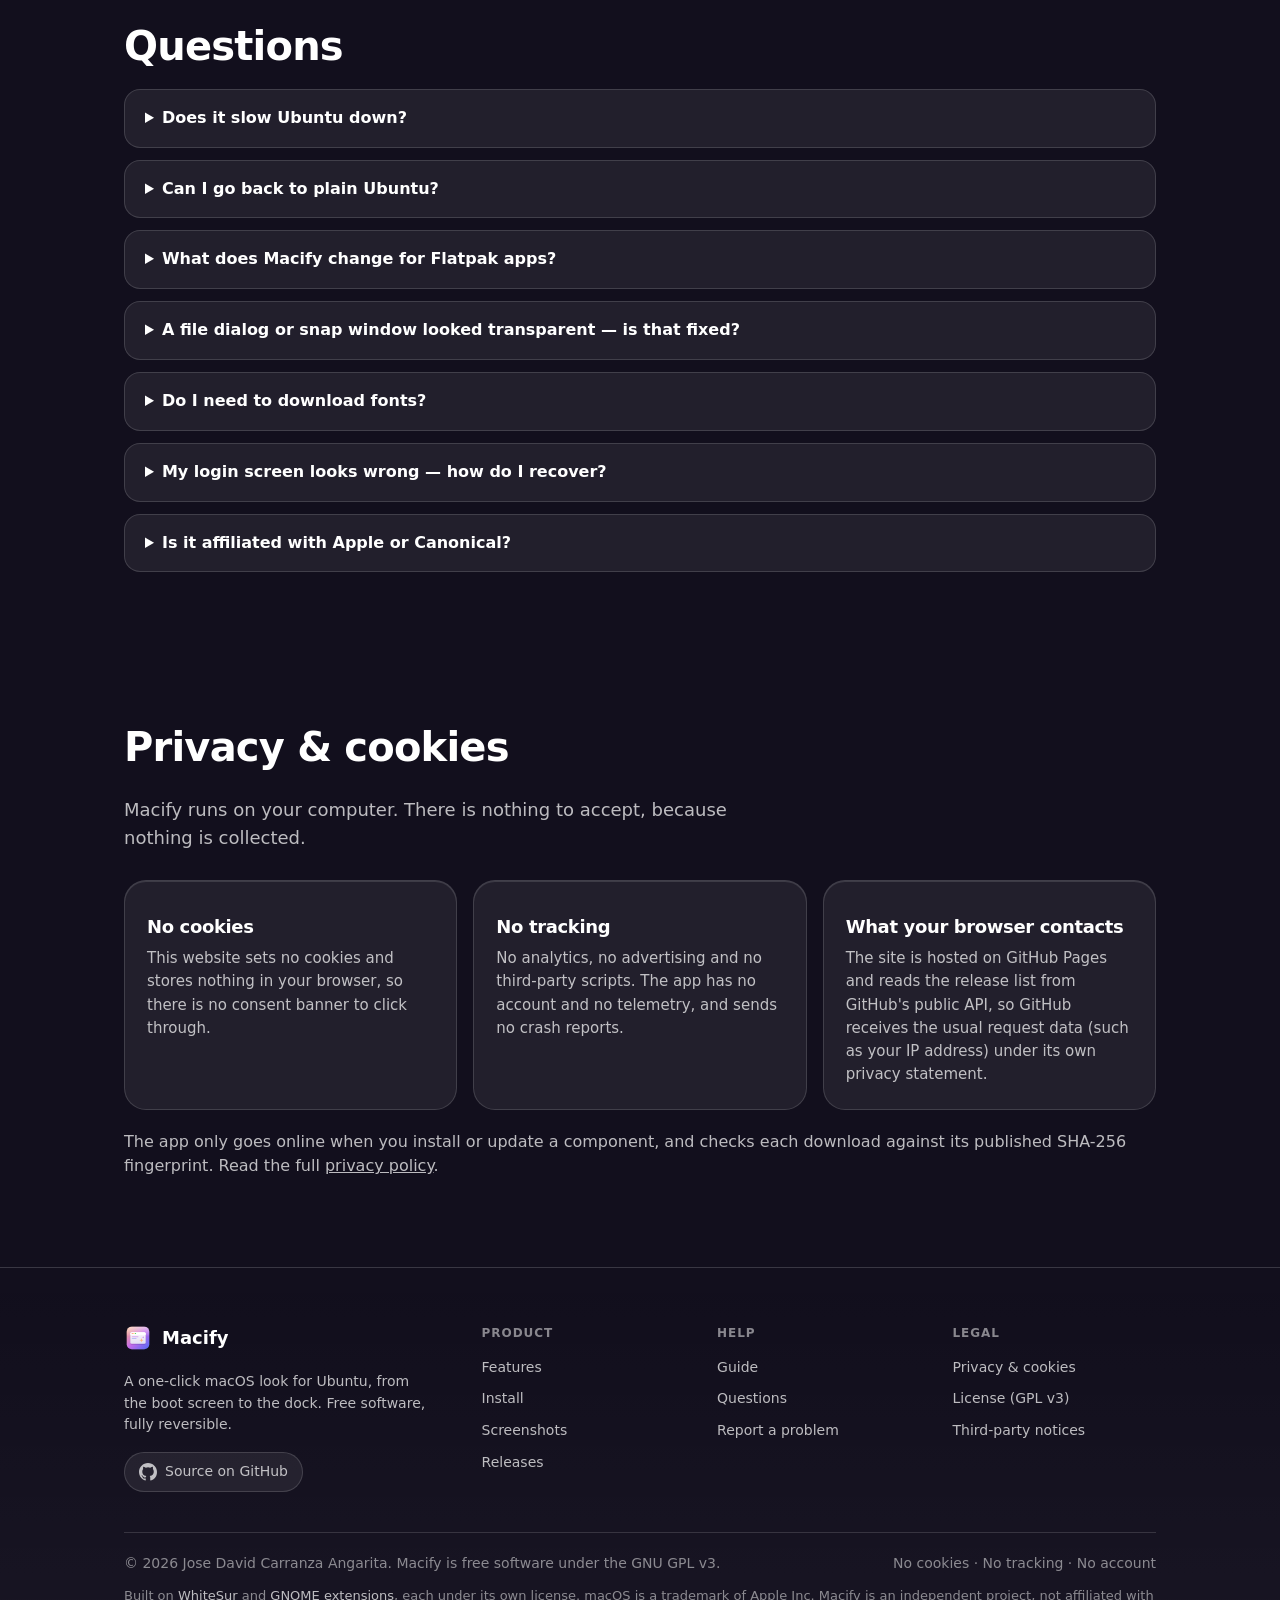
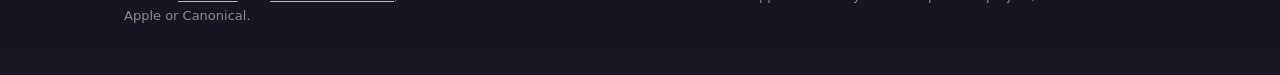
==== commit 2bc7fa84: "0.17.2: browser file dialogs and snap windows are no longer transparent WhiteSur's GTK 4 stylesheet " ====
--- a/docs/index.html
+++ b/docs/index.html
@@ -315,6 +315,7 @@
     <details><summary>Does it slow Ubuntu down?</summary><p>Macify avoids continuous background polling: its dock previews check pointer position only while you are interacting with the dock, and Live Activities stop their audio-bar updates when hidden, paused, locked or in fullscreen. Resource use depends on your hardware, GNOME extensions and workload, so we do not claim a fixed CPU or GPU percentage.</p></details>
     <details><summary>Can I go back to plain Ubuntu?</summary><p>Yes. Open Macify and choose <b>Restore Original Settings</b> or <b>Uninstall Everything</b>, then <code>sudo apt remove macify</code>.</p></details>
     <details><summary>What does Macify change for Flatpak apps?</summary><p>Nothing in their permissions. Flatpak apps are sandboxed, so a GTK app uses the system theme only if its runtime already exposes it. Macify does not grant filesystem access or force a style; other toolkits remain unchanged. Older Macify versions did not record pre-existing Flatpak permissions, so restoring those installations leaves their old overrides untouched rather than risking user settings. See the <a href="https://docs.flatpak.org/en/latest/sandbox-permissions.html">Flatpak sandbox documentation</a>.</p></details>
+    <details><summary>A file dialog or snap window looked transparent — is that fixed?</summary><p>Yes, since 0.17.2. Some GTK 4 windows that do not use libadwaita (the file picker browsers open when you upload a file, or snap's “Refreshing Apps” notice) received no background color from the theme. Macify now gives them WhiteSur's colors while libadwaita apps keep theirs unchanged. If you installed an earlier version, update Macify or open <b>Doctor</b> and press <b>Fix All</b>, then reopen the browser.</p></details>
     <details><summary>Do I need to download fonts?</summary><p>No. Macify includes Inter and JetBrains Mono, two freely redistributable typefaces similar in feel to the clean macOS interface. They install locally with no network request; their licenses are included in the repository.</p></details>
     <details><summary>My login screen looks wrong — how do I recover?</summary><p>Press Ctrl+Alt+F3, sign in, run <code>sudo /usr/lib/macify/macify/data/root/macify-root.sh revert</code> and restart.</p></details>
     <details><summary>Is it affiliated with Apple or Canonical?</summary><p>No. macOS is a trademark of Apple Inc. Macify is an independent open-source project.</p></details>
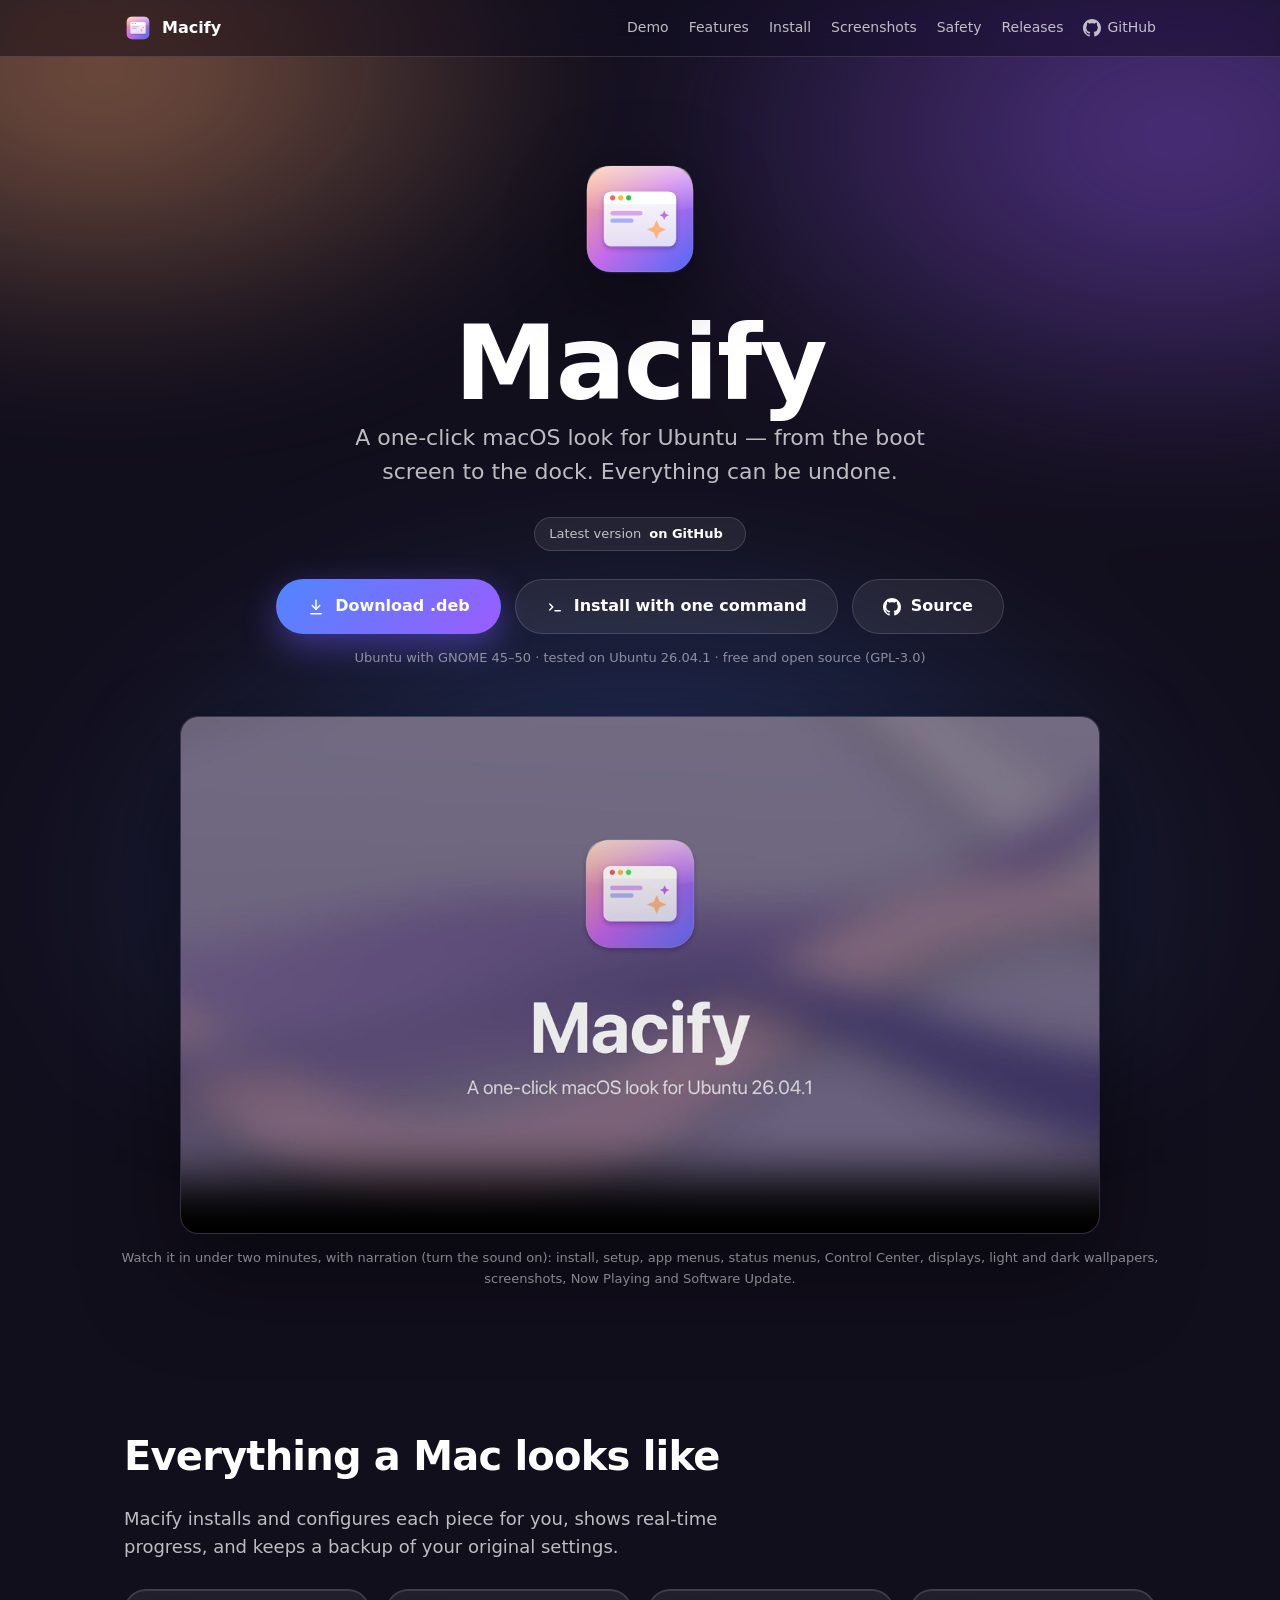
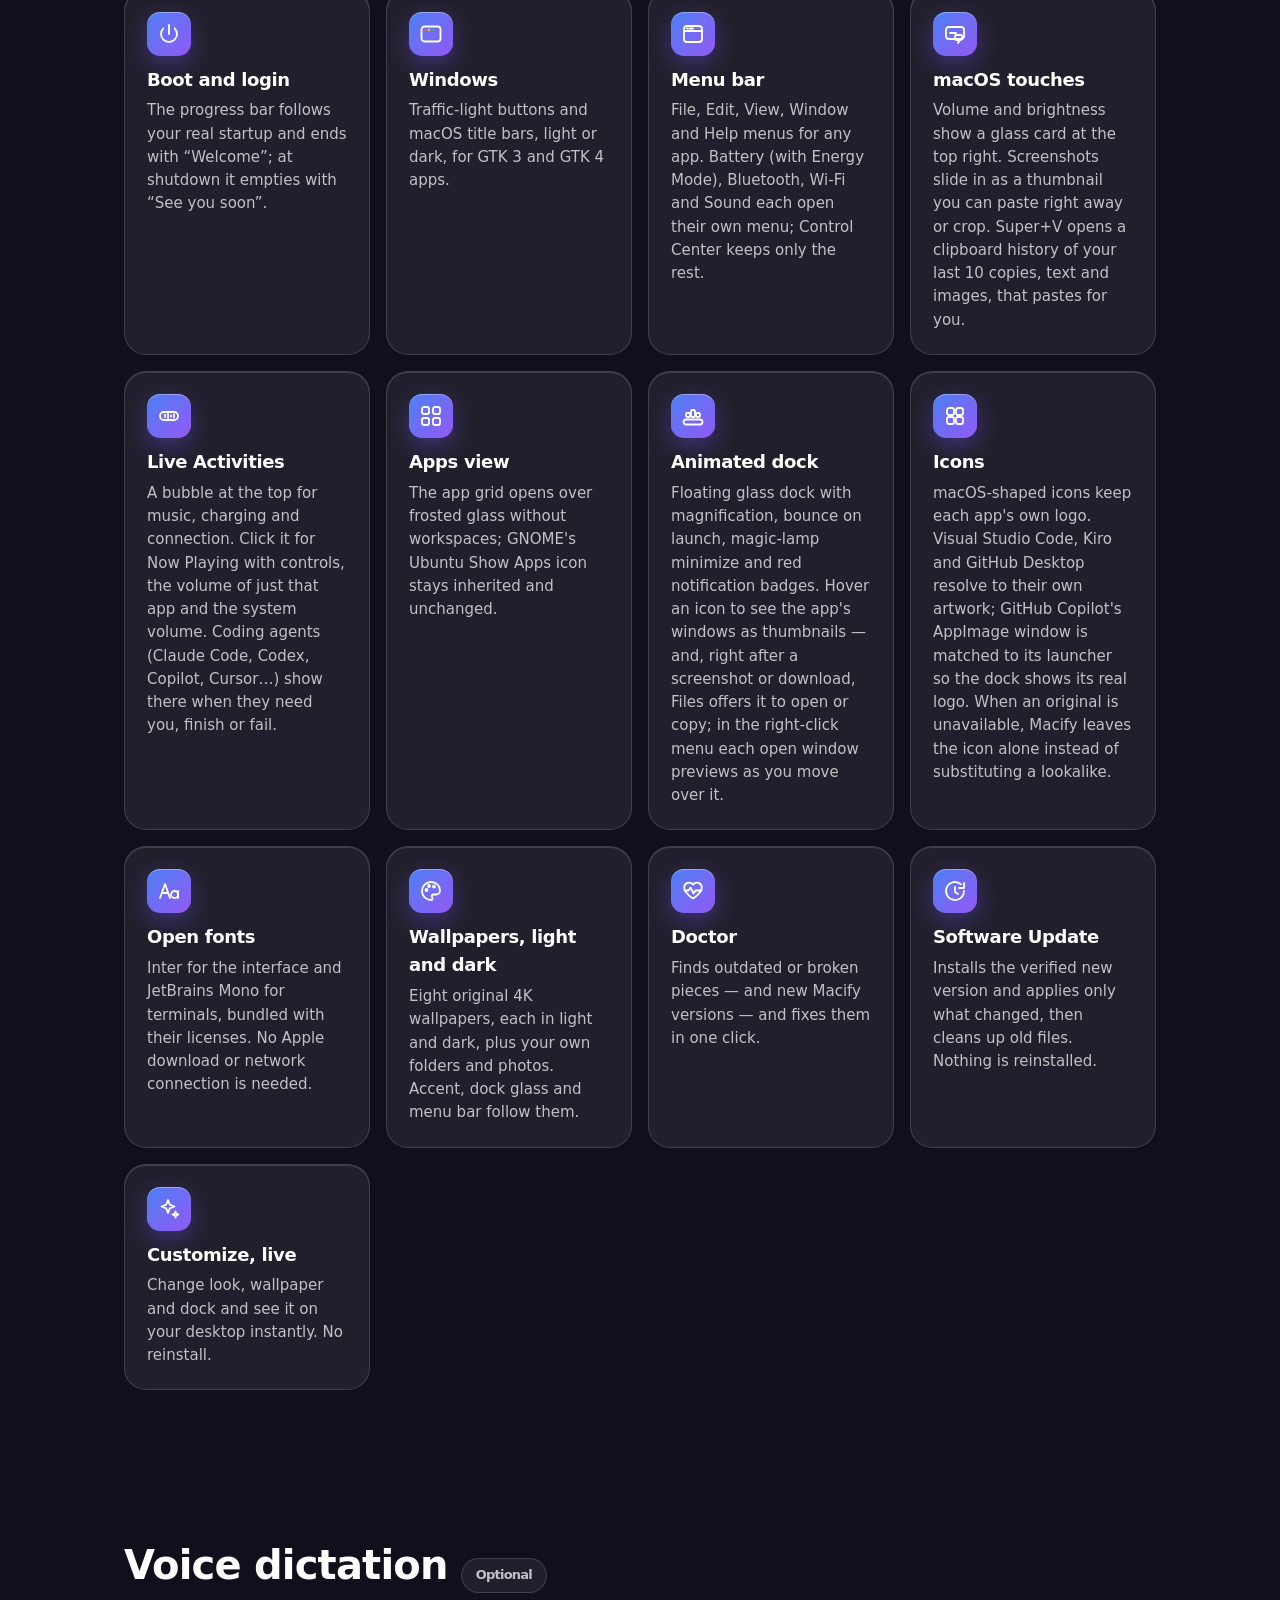
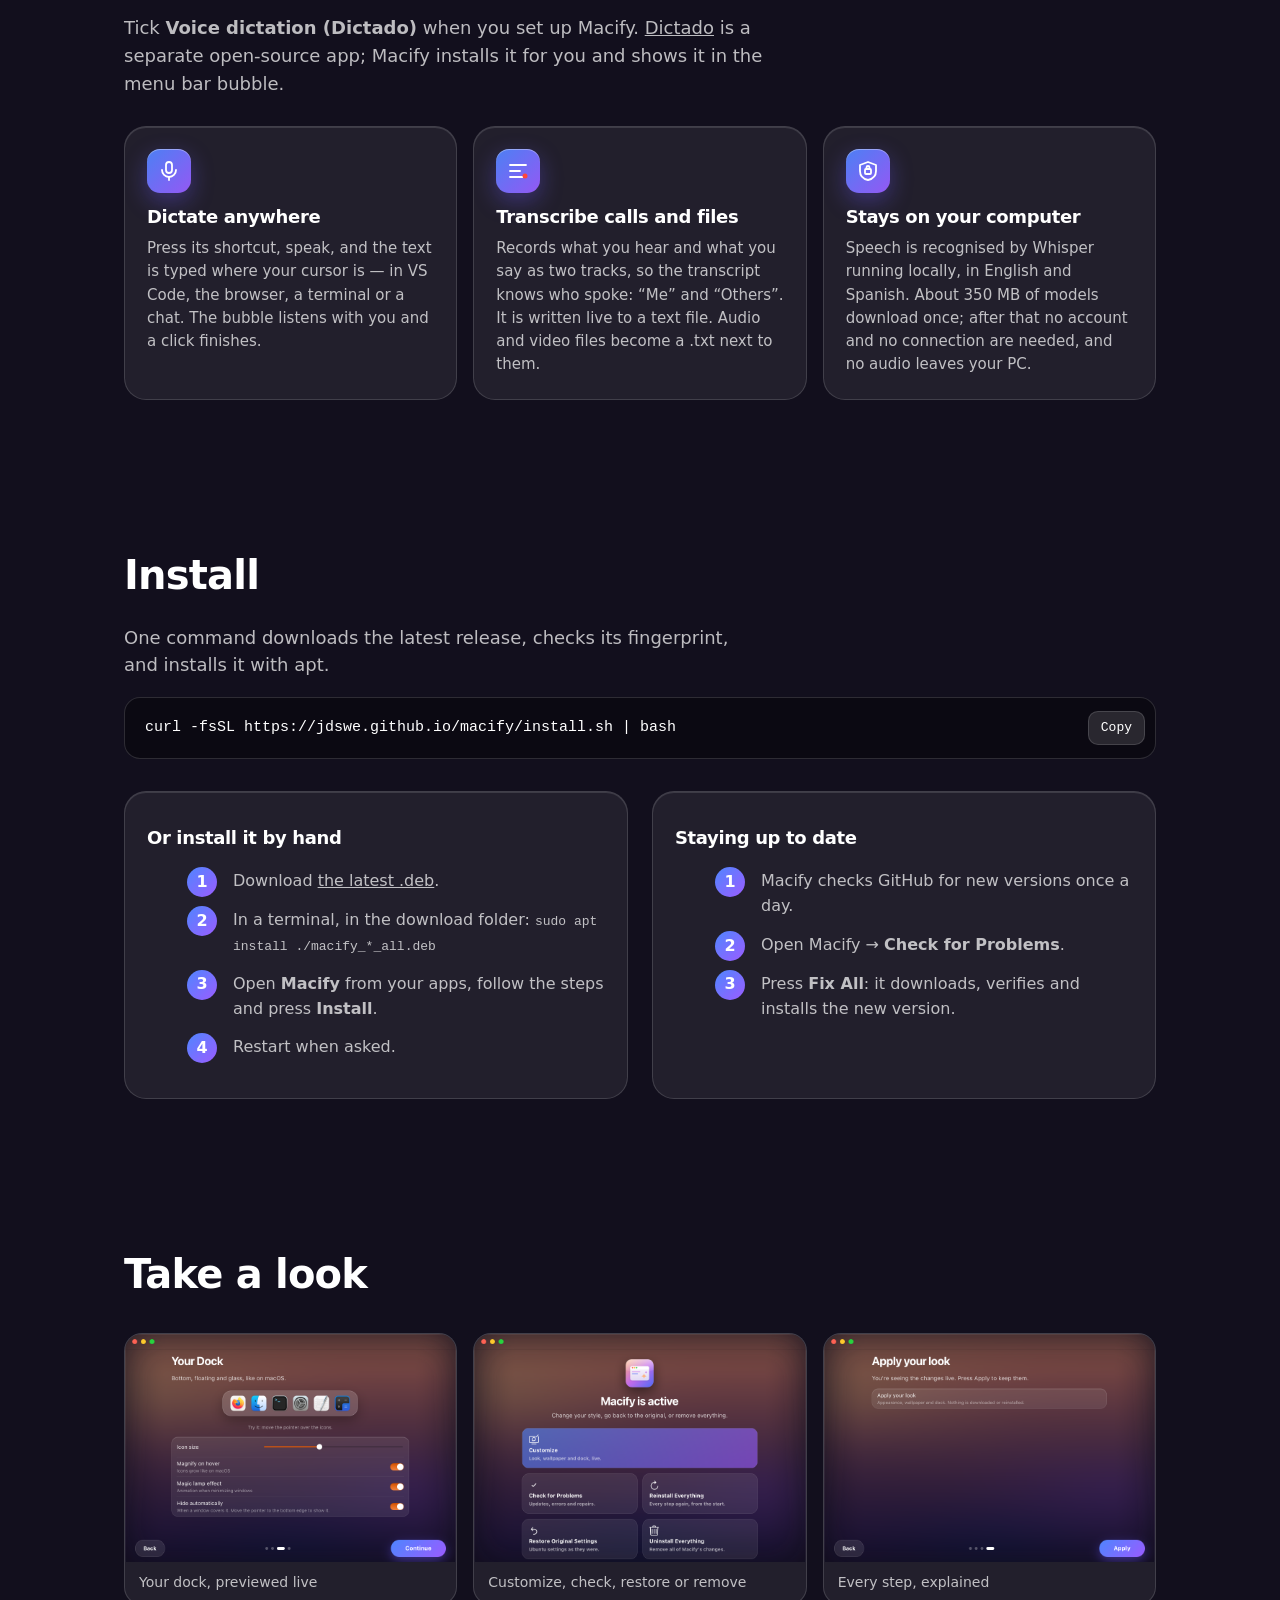
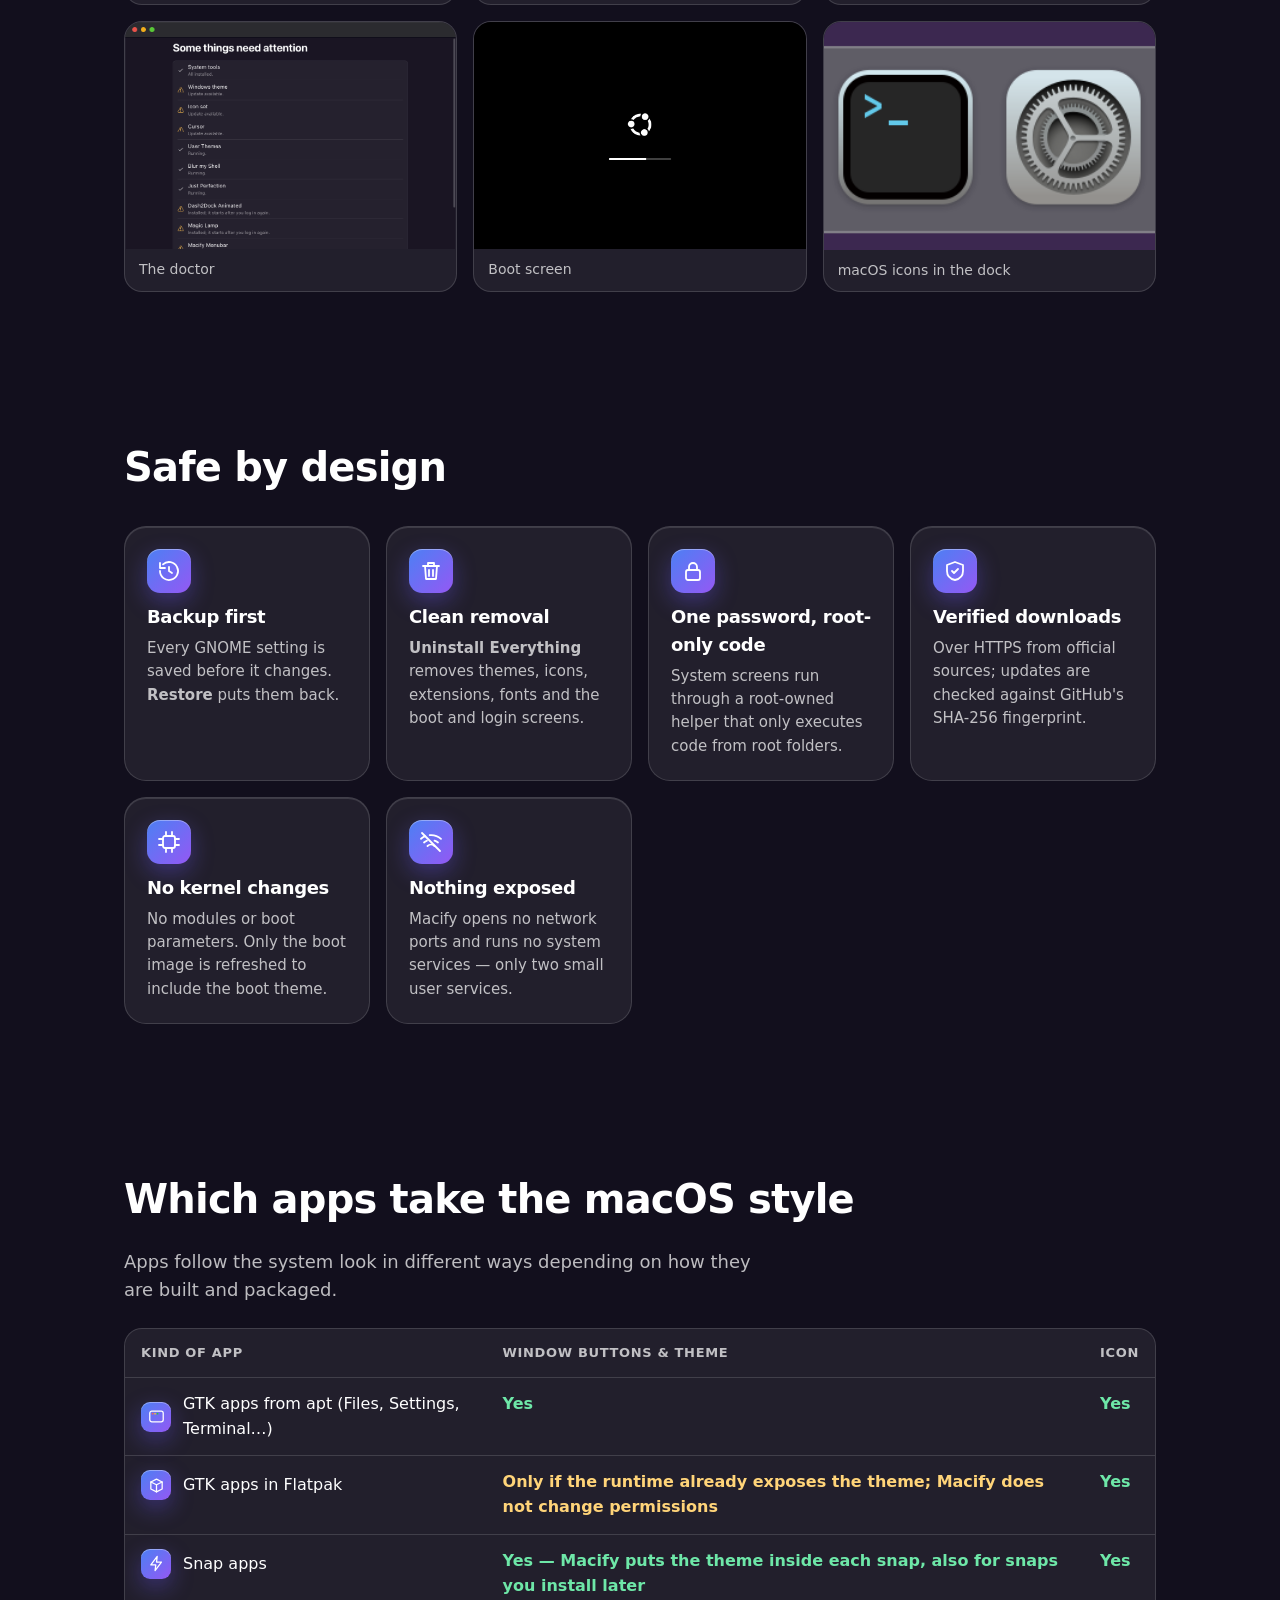
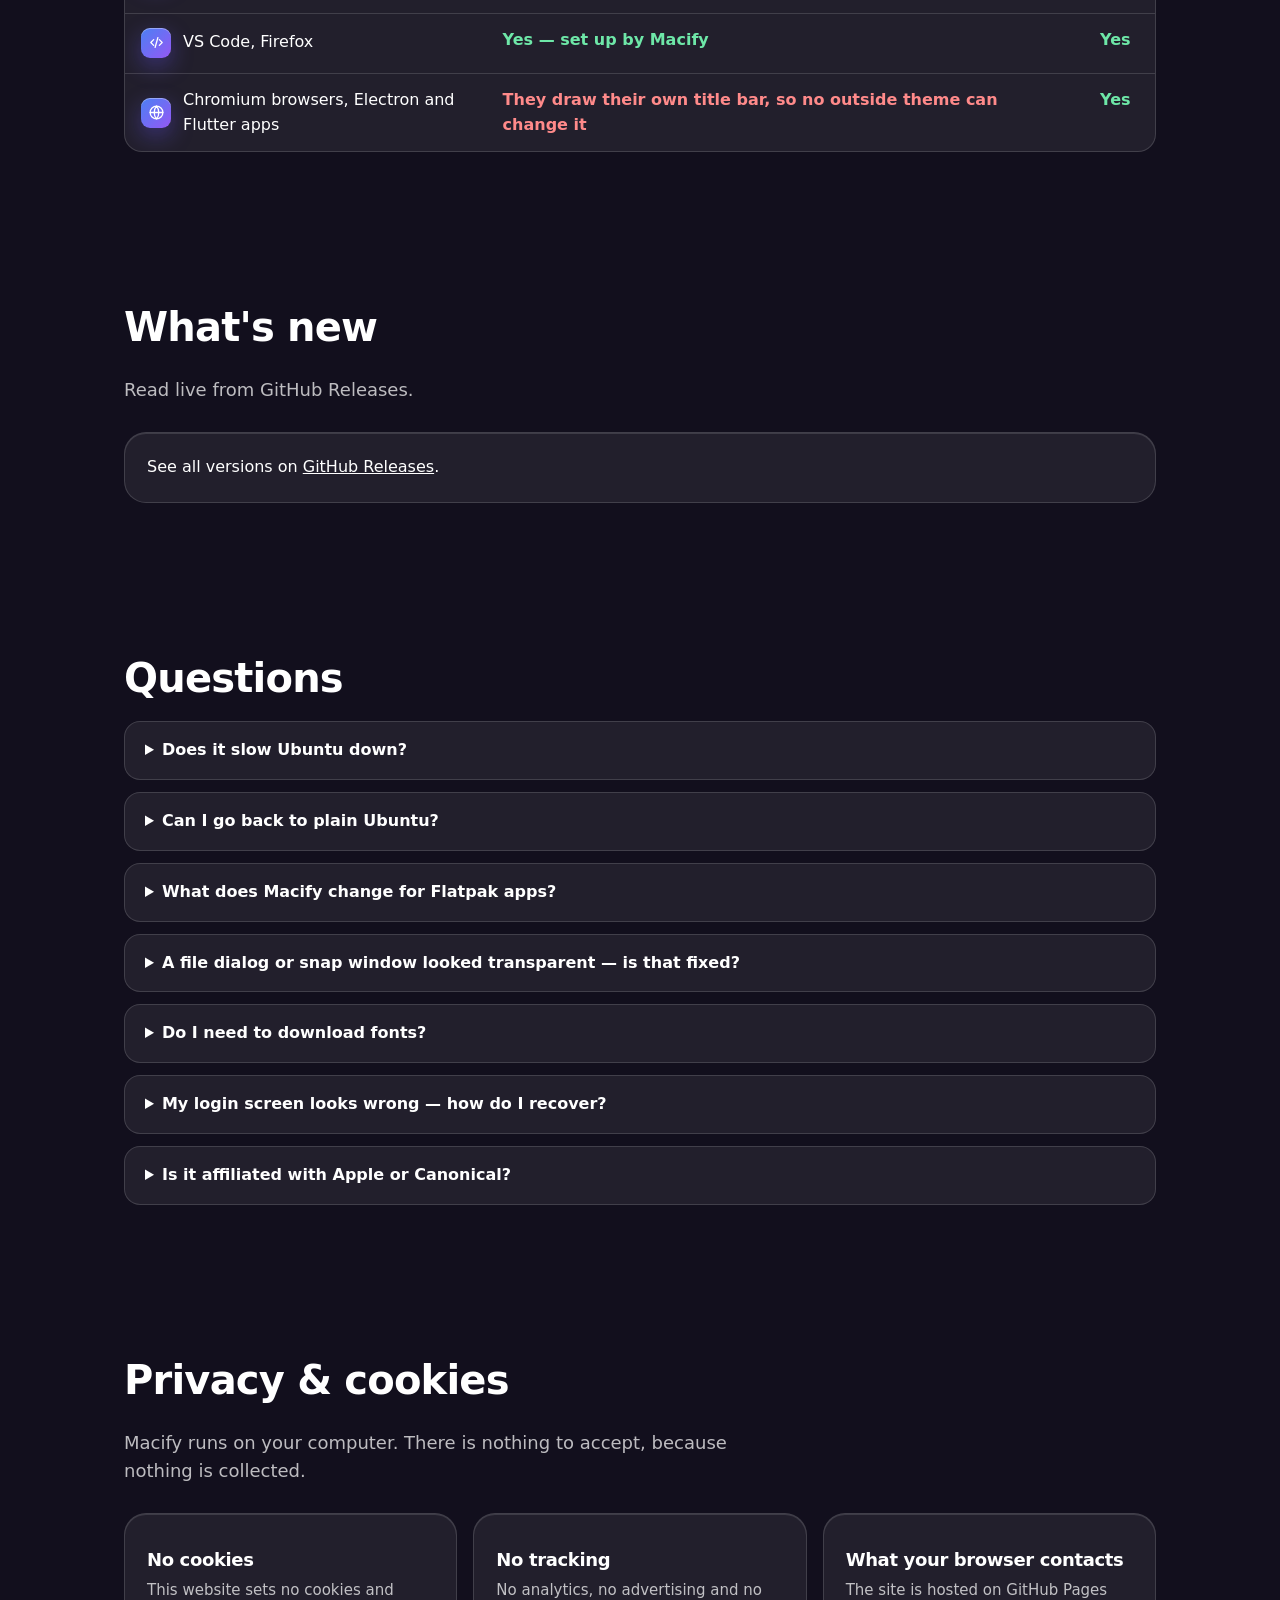
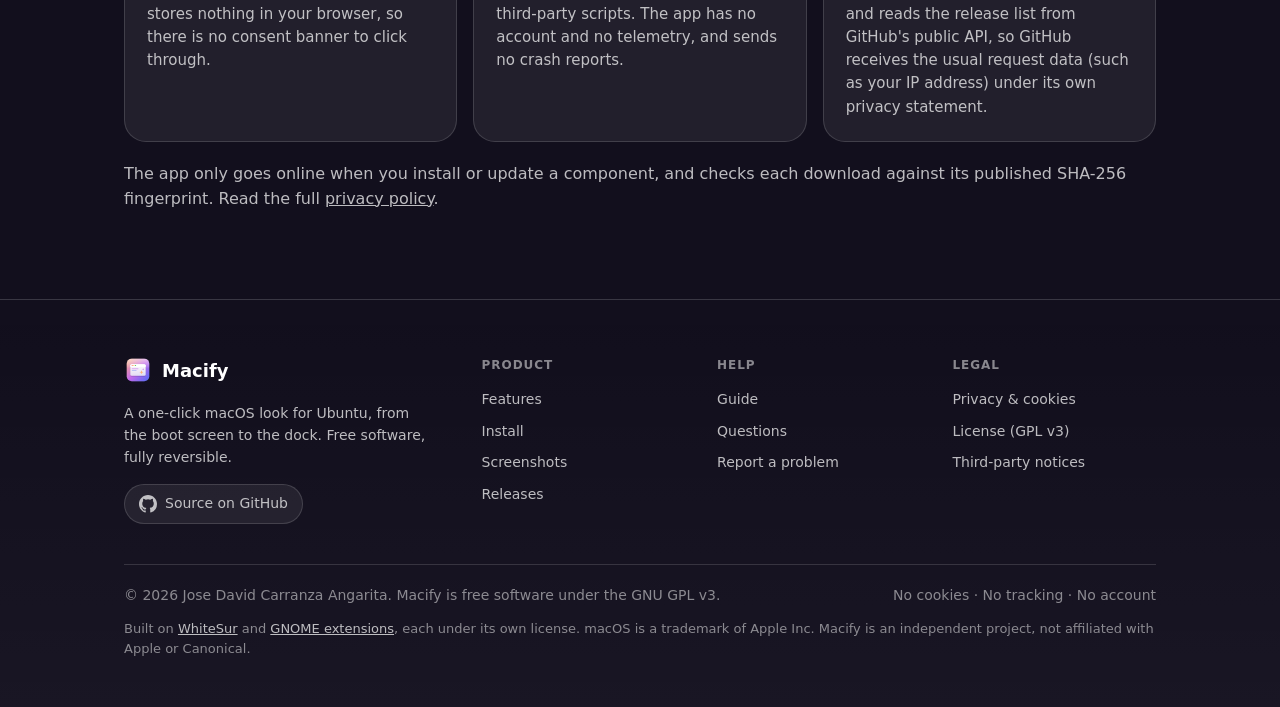
==== commit 33012583: "0.20.0: opaque windows, agents and Dictado in the island, per-app volume - GTK 3/4 window, title bar" ====
--- a/docs/index.html
+++ b/docs/index.html
@@ -217,8 +217,8 @@
       <div class="card"><span class="ic" aria-hidden="true"><svg viewBox="0 0 24 24"><path d="M12 3v9"/><path d="M6.3 6.3a8 8 0 1 0 11.4 0"/></svg></span><h3>Boot and login</h3><p>The progress bar follows your real startup and ends with “Welcome”; at shutdown it empties with “See you soon”.</p></div>
       <div class="card"><span class="ic" aria-hidden="true"><svg viewBox="0 0 24 24"><rect x="2.5" y="4.5" width="19" height="15" rx="3"/><circle cx="6.5" cy="8" r="1.2" fill="#ff5f57" stroke="none"/><circle cx="10" cy="8" r="1.2" fill="#febc2e" stroke="none"/><circle cx="13.5" cy="8" r="1.2" fill="#28c840" stroke="none"/></svg></span><h3>Windows</h3><p>Traffic-light buttons and macOS title bars, light or dark, for GTK 3 and GTK 4 apps.</p></div>
       <div class="card"><span class="ic" aria-hidden="true"><svg viewBox="0 0 24 24"><rect x="3" y="4" width="18" height="16" rx="3"/><path d="M3 9h18"/><path d="M6 6.5h1M9 6.5h3"/></svg></span><h3>Menu bar</h3><p>File, Edit, View, Window and Help menus for any app. Battery (with Energy Mode), Bluetooth, Wi‑Fi and Sound each open their own menu; Control Center keeps only the rest.</p></div>
-      <div class="card"><span class="ic" aria-hidden="true"><svg viewBox="0 0 24 24"><rect x="3" y="5" width="18" height="12" rx="3"/><path d="M7 11h6"/><path d="M15 21l2-4"/><rect x="12" y="13" width="7" height="5" rx="1.2"/></svg></span><h3>macOS touches</h3><p>Volume and brightness show a glass card at the top right. Screenshots slide in as a thumbnail you can paste right away or crop. Super+V opens a clipboard history of text and images that pastes for you.</p></div>
-      <div class="card"><span class="ic" aria-hidden="true"><svg viewBox="0 0 24 24"><rect x="3" y="8" width="18" height="8" rx="4"/><path d="M8 11v2M11 10v4M14 11.5v1M17 10.5v3"/></svg></span><h3>Live Activities</h3><p>A bubble at the top for music, charging and connection. Click it for Now Playing with controls and volume.</p></div>
+      <div class="card"><span class="ic" aria-hidden="true"><svg viewBox="0 0 24 24"><rect x="3" y="5" width="18" height="12" rx="3"/><path d="M7 11h6"/><path d="M15 21l2-4"/><rect x="12" y="13" width="7" height="5" rx="1.2"/></svg></span><h3>macOS touches</h3><p>Volume and brightness show a glass card at the top right. Screenshots slide in as a thumbnail you can paste right away or crop. Super+V opens a clipboard history of your last 10 copies, text and images, that pastes for you.</p></div>
+      <div class="card"><span class="ic" aria-hidden="true"><svg viewBox="0 0 24 24"><rect x="3" y="8" width="18" height="8" rx="4"/><path d="M8 11v2M11 10v4M14 11.5v1M17 10.5v3"/></svg></span><h3>Live Activities</h3><p>A bubble at the top for music, charging and connection. Click it for Now Playing with controls, the volume of just that app and the system volume. Coding agents (Claude Code, Codex, Copilot, Cursor…) show there when they need you, finish or fail.</p></div>
       <div class="card"><span class="ic" aria-hidden="true"><svg viewBox="0 0 24 24"><rect x="3" y="3" width="7" height="7" rx="2"/><rect x="14" y="3" width="7" height="7" rx="2"/><rect x="3" y="14" width="7" height="7" rx="2"/><rect x="14" y="14" width="7" height="7" rx="2"/></svg></span><h3>Apps view</h3><p>The app grid opens over frosted glass without workspaces; GNOME's Ubuntu Show Apps icon stays inherited and unchanged.</p></div>
       <div class="card"><span class="ic" aria-hidden="true"><svg viewBox="0 0 24 24"><rect x="2.5" y="15.5" width="19" height="5" rx="2.5"/><rect x="5" y="9" width="4" height="4" rx="1.2"/><rect x="10" y="6" width="4" height="7" rx="1.2"/><rect x="15" y="9" width="4" height="4" rx="1.2"/></svg></span><h3>Animated dock</h3><p>Floating glass dock with magnification, bounce on launch, magic-lamp minimize and red notification badges. Hover an icon to see the app's windows as thumbnails — and, right after a screenshot or download, Files offers it to open or copy; in the right-click menu each open window previews as you move over it.</p></div>
       <div class="card"><span class="ic" aria-hidden="true"><svg viewBox="0 0 24 24"><rect x="4" y="4" width="7" height="7" rx="2"/><rect x="13" y="4" width="7" height="7" rx="2"/><rect x="4" y="13" width="7" height="7" rx="2"/><rect x="13" y="13" width="7" height="7" rx="2"/></svg></span><h3>Icons</h3><p>macOS-shaped icons keep each app's own logo. Visual Studio Code, Kiro and GitHub Desktop resolve to their own artwork; GitHub Copilot's AppImage window is matched to its launcher so the dock shows its real logo. When an original is unavailable, Macify leaves the icon alone instead of substituting a lookalike.</p></div>
@@ -227,6 +227,18 @@
       <div class="card"><span class="ic" aria-hidden="true"><svg viewBox="0 0 24 24"><path d="M20.8 8.6a4.9 4.9 0 0 0-8.8-3 4.9 4.9 0 0 0-8.8 3c0 5.4 8.8 10.9 8.8 10.9s8.8-5.5 8.8-10.9z"/><path d="M3.5 11.5h4l2-3 3 6 2-3h6"/></svg></span><h3>Doctor</h3><p>Finds outdated or broken pieces — and new Macify versions — and fixes them in one click.</p></div>
       <div class="card"><span class="ic" aria-hidden="true"><svg viewBox="0 0 24 24"><path d="M21 12a9 9 0 1 1-3-6.7"/><path d="M21 4v5h-5"/><path d="M12 8v5l3 2"/></svg></span><h3>Software Update</h3><p>Installs the verified new version and applies only what changed, then cleans up old files. Nothing is reinstalled.</p></div>
       <div class="card"><span class="ic" aria-hidden="true"><svg viewBox="0 0 24 24"><path d="M11 3l1.8 4.7 4.7 1.8-4.7 1.8L11 16l-1.8-4.7L4.5 9.5l4.7-1.8z"/><path d="M18.5 14.5l.8 2.2 2.2.8-2.2.8-.8 2.2-.8-2.2-2.2-.8 2.2-.8z"/></svg></span><h3>Customize, live</h3><p>Change look, wallpaper and dock and see it on your desktop instantly. No reinstall.</p></div>
+    </div>
+  </div>
+</section>
+
+<section id="dictation">
+  <div class="wrap">
+    <h2>Voice dictation <span class="badge">Optional</span></h2>
+    <p class="lead">Tick <b>Voice dictation (Dictado)</b> when you set up Macify. <a href="https://github.com/jdswe/dictado">Dictado</a> is a separate open-source app; Macify installs it for you and shows it in the menu bar bubble.</p>
+    <div class="grid">
+      <div class="card"><span class="ic" aria-hidden="true"><svg viewBox="0 0 24 24"><rect x="9" y="3" width="6" height="11" rx="3"/><path d="M5 11a7 7 0 0 0 14 0"/><path d="M12 18v3"/></svg></span><h3>Dictate anywhere</h3><p>Press its shortcut, speak, and the text is typed where your cursor is — in VS Code, the browser, a terminal or a chat. The bubble listens with you and a click finishes.</p></div>
+      <div class="card"><span class="ic" aria-hidden="true"><svg viewBox="0 0 24 24"><path d="M4 6h16M4 12h10M4 18h13"/><circle cx="19" cy="17" r="2.5" fill="#ff453a" stroke="none"/></svg></span><h3>Transcribe calls and files</h3><p>Records what you hear and what you say as two tracks, so the transcript knows who spoke: “Me” and “Others”. It is written live to a text file. Audio and video files become a .txt next to them.</p></div>
+      <div class="card"><span class="ic" aria-hidden="true"><svg viewBox="0 0 24 24"><path d="M12 3l8 3v6c0 5-3.5 8-8 9-4.5-1-8-4-8-9V6z"/><rect x="9" y="10" width="6" height="5" rx="1"/><path d="M10.5 10V8.5a1.5 1.5 0 0 1 3 0V10"/></svg></span><h3>Stays on your computer</h3><p>Speech is recognised by Whisper running locally, in English and Spanish. About 350 MB of models download once; after that no account and no connection are needed, and no audio leaves your PC.</p></div>
     </div>
   </div>
 </section>
@@ -315,7 +327,7 @@
     <details><summary>Does it slow Ubuntu down?</summary><p>Macify avoids continuous background polling: its dock previews check pointer position only while you are interacting with the dock, and Live Activities stop their audio-bar updates when hidden, paused, locked or in fullscreen. Resource use depends on your hardware, GNOME extensions and workload, so we do not claim a fixed CPU or GPU percentage.</p></details>
     <details><summary>Can I go back to plain Ubuntu?</summary><p>Yes. Open Macify and choose <b>Restore Original Settings</b> or <b>Uninstall Everything</b>, then <code>sudo apt remove macify</code>.</p></details>
     <details><summary>What does Macify change for Flatpak apps?</summary><p>Nothing in their permissions. Flatpak apps are sandboxed, so a GTK app uses the system theme only if its runtime already exposes it. Macify does not grant filesystem access or force a style; other toolkits remain unchanged. Older Macify versions did not record pre-existing Flatpak permissions, so restoring those installations leaves their old overrides untouched rather than risking user settings. See the <a href="https://docs.flatpak.org/en/latest/sandbox-permissions.html">Flatpak sandbox documentation</a>.</p></details>
-    <details><summary>A file dialog or snap window looked transparent — is that fixed?</summary><p>Yes, since 0.17.2. Some GTK 4 windows that do not use libadwaita (the file picker browsers open when you upload a file, or snap's “Refreshing Apps” notice) received no background color from the theme. Macify now gives them WhiteSur's colors while libadwaita apps keep theirs unchanged. If you installed an earlier version, update Macify or open <b>Doctor</b> and press <b>Fix All</b>, then reopen the browser.</p></details>
+    <details><summary>A file dialog or snap window looked transparent — is that fixed?</summary><p>Yes, since 0.18.0. The WhiteSur theme painted window backgrounds slightly see-through so they could become glass; windows that nothing blurs (the file picker browsers open when you upload a file, or snap's “Refreshing Apps” notice) showed what was behind them. Every window background is now fully opaque. If you installed an earlier version, update Macify or open <b>Doctor</b> and press <b>Fix All</b>, then reopen the browser.</p></details>
     <details><summary>Do I need to download fonts?</summary><p>No. Macify includes Inter and JetBrains Mono, two freely redistributable typefaces similar in feel to the clean macOS interface. They install locally with no network request; their licenses are included in the repository.</p></details>
     <details><summary>My login screen looks wrong — how do I recover?</summary><p>Press Ctrl+Alt+F3, sign in, run <code>sudo /usr/lib/macify/macify/data/root/macify-root.sh revert</code> and restart.</p></details>
     <details><summary>Is it affiliated with Apple or Canonical?</summary><p>No. macOS is a trademark of Apple Inc. Macify is an independent open-source project.</p></details>
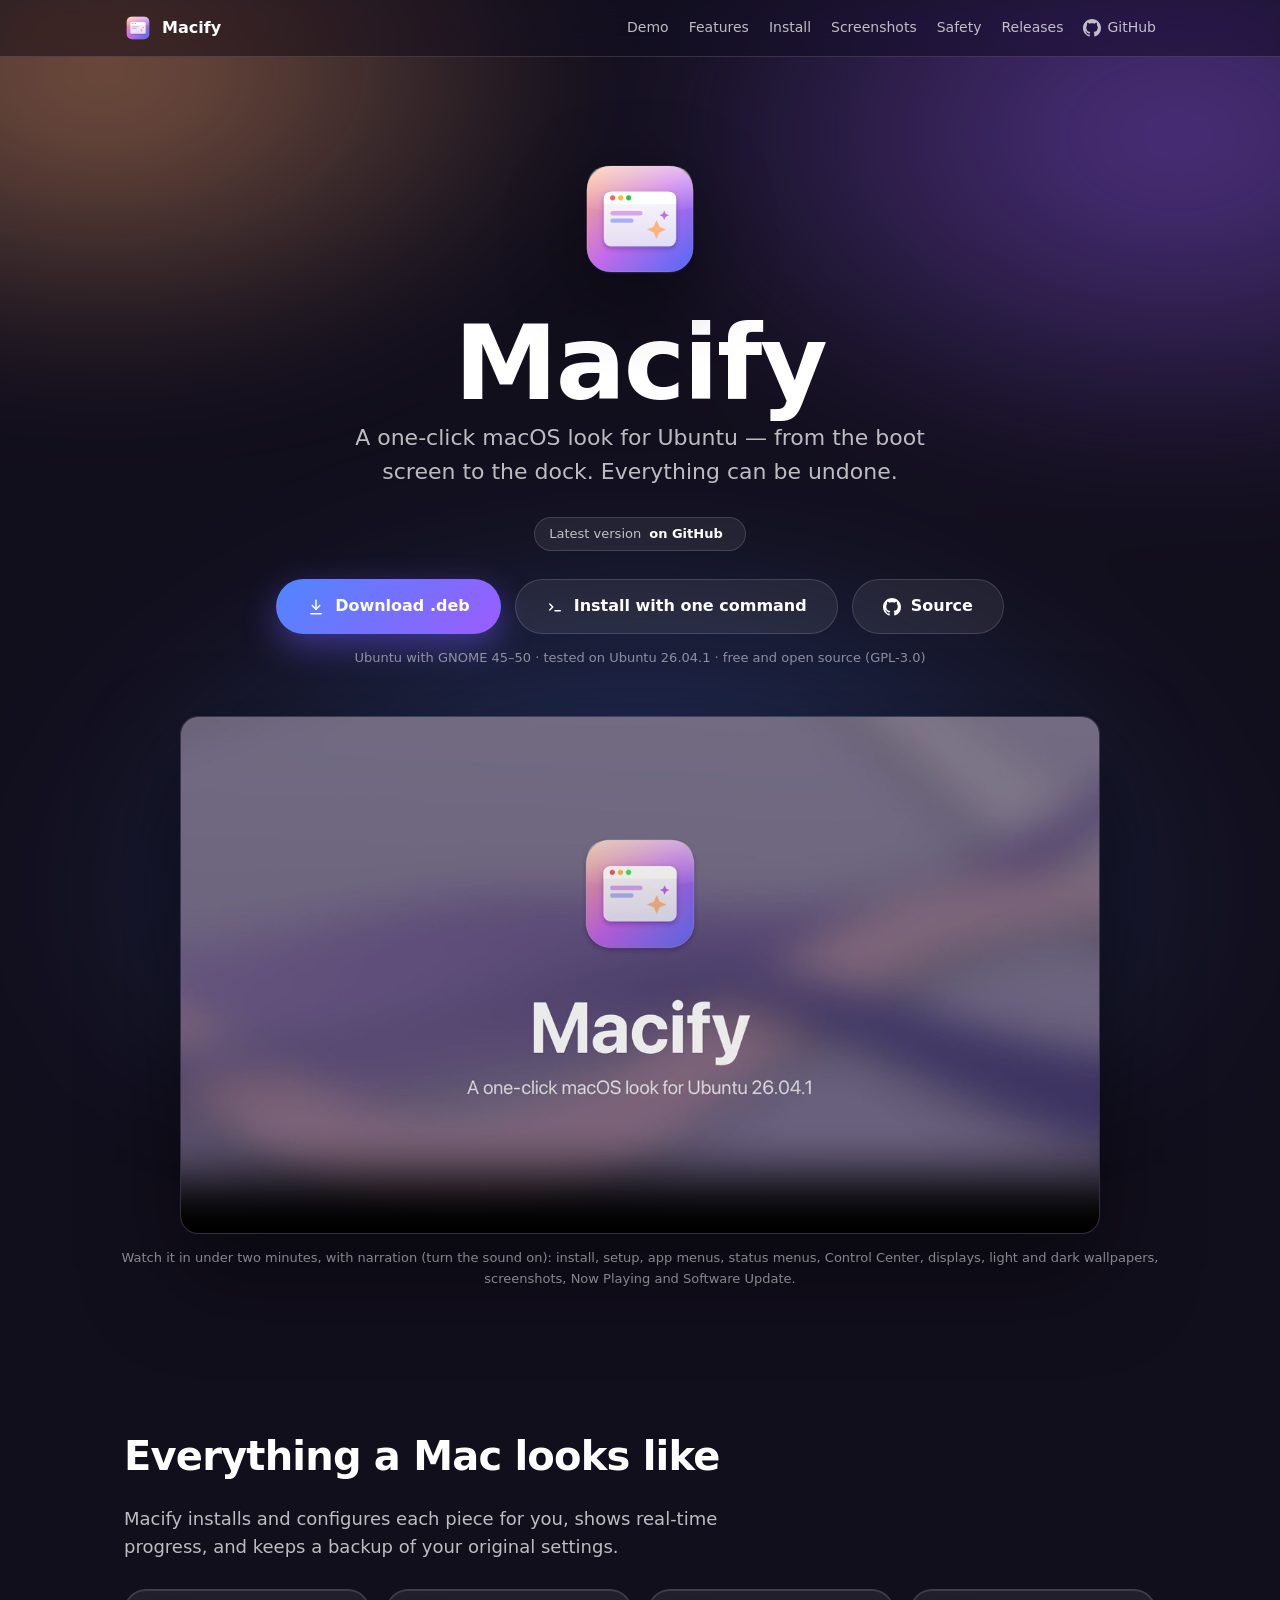
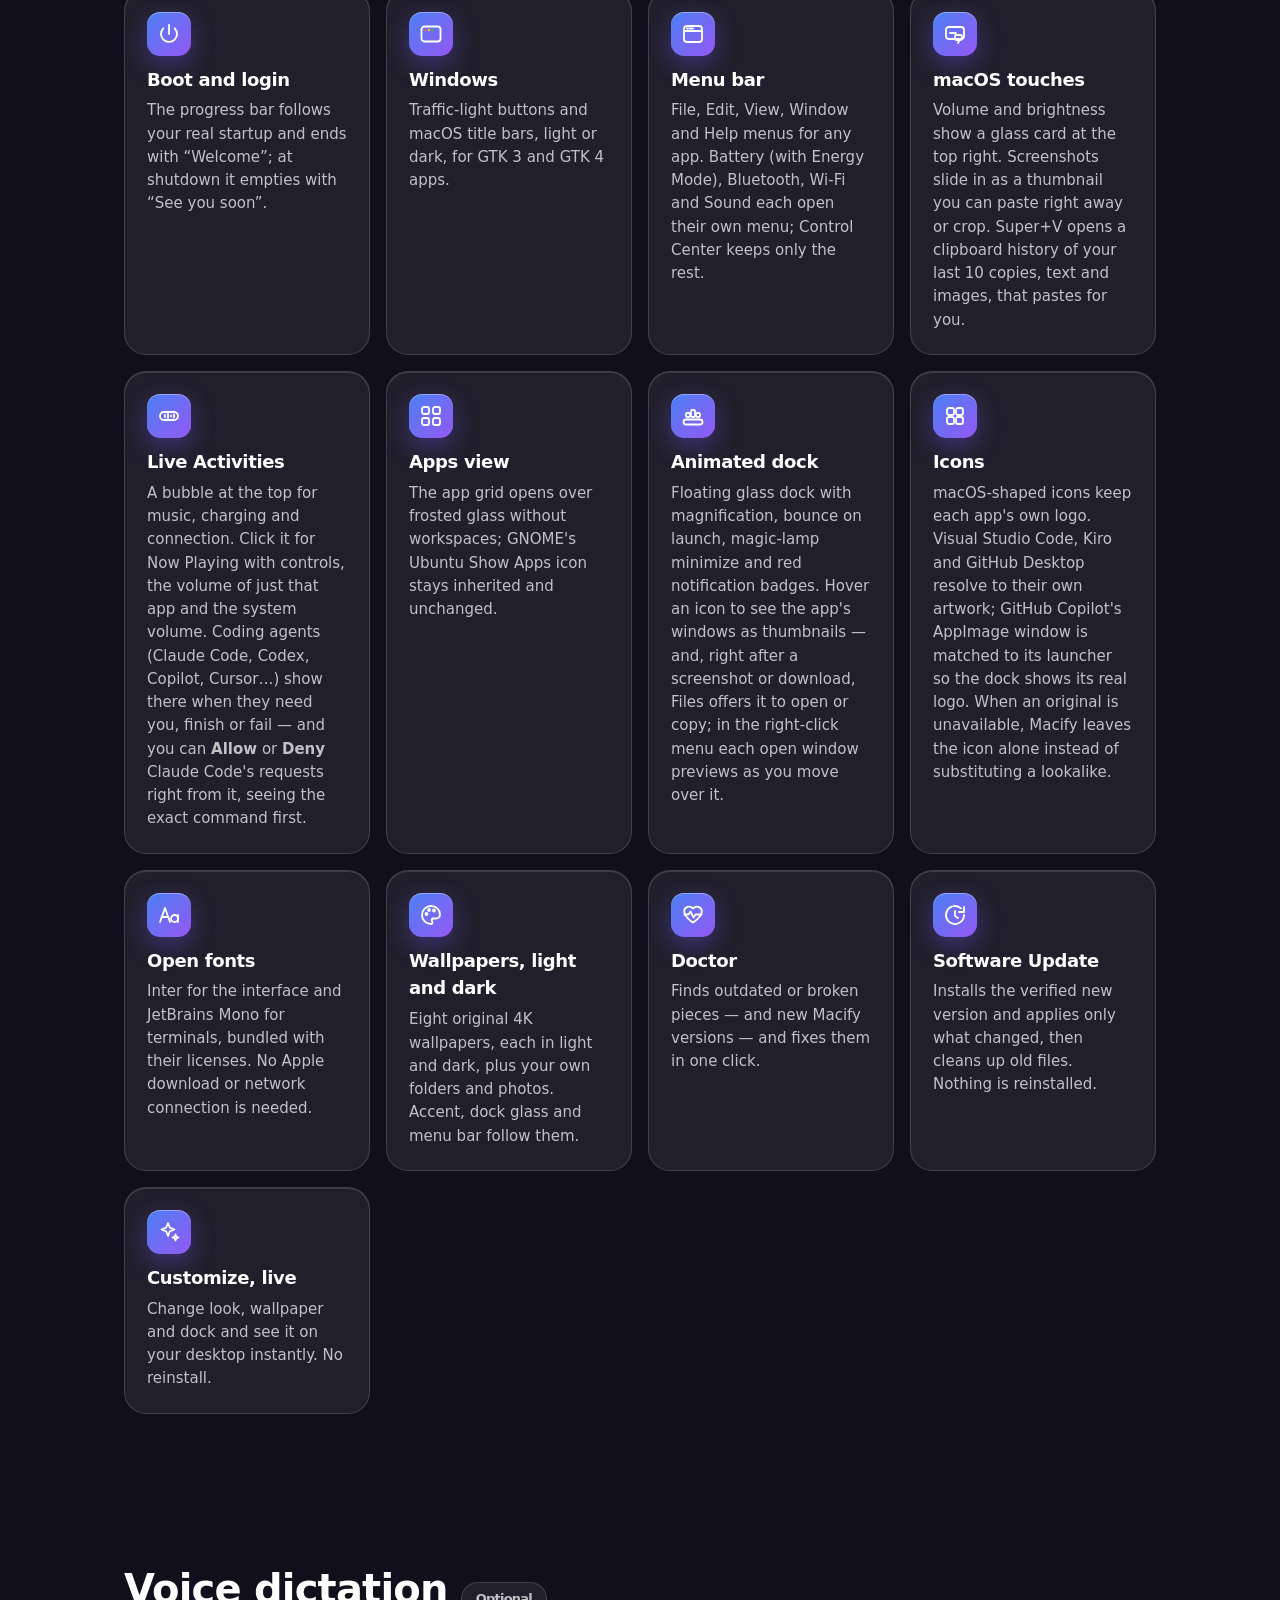
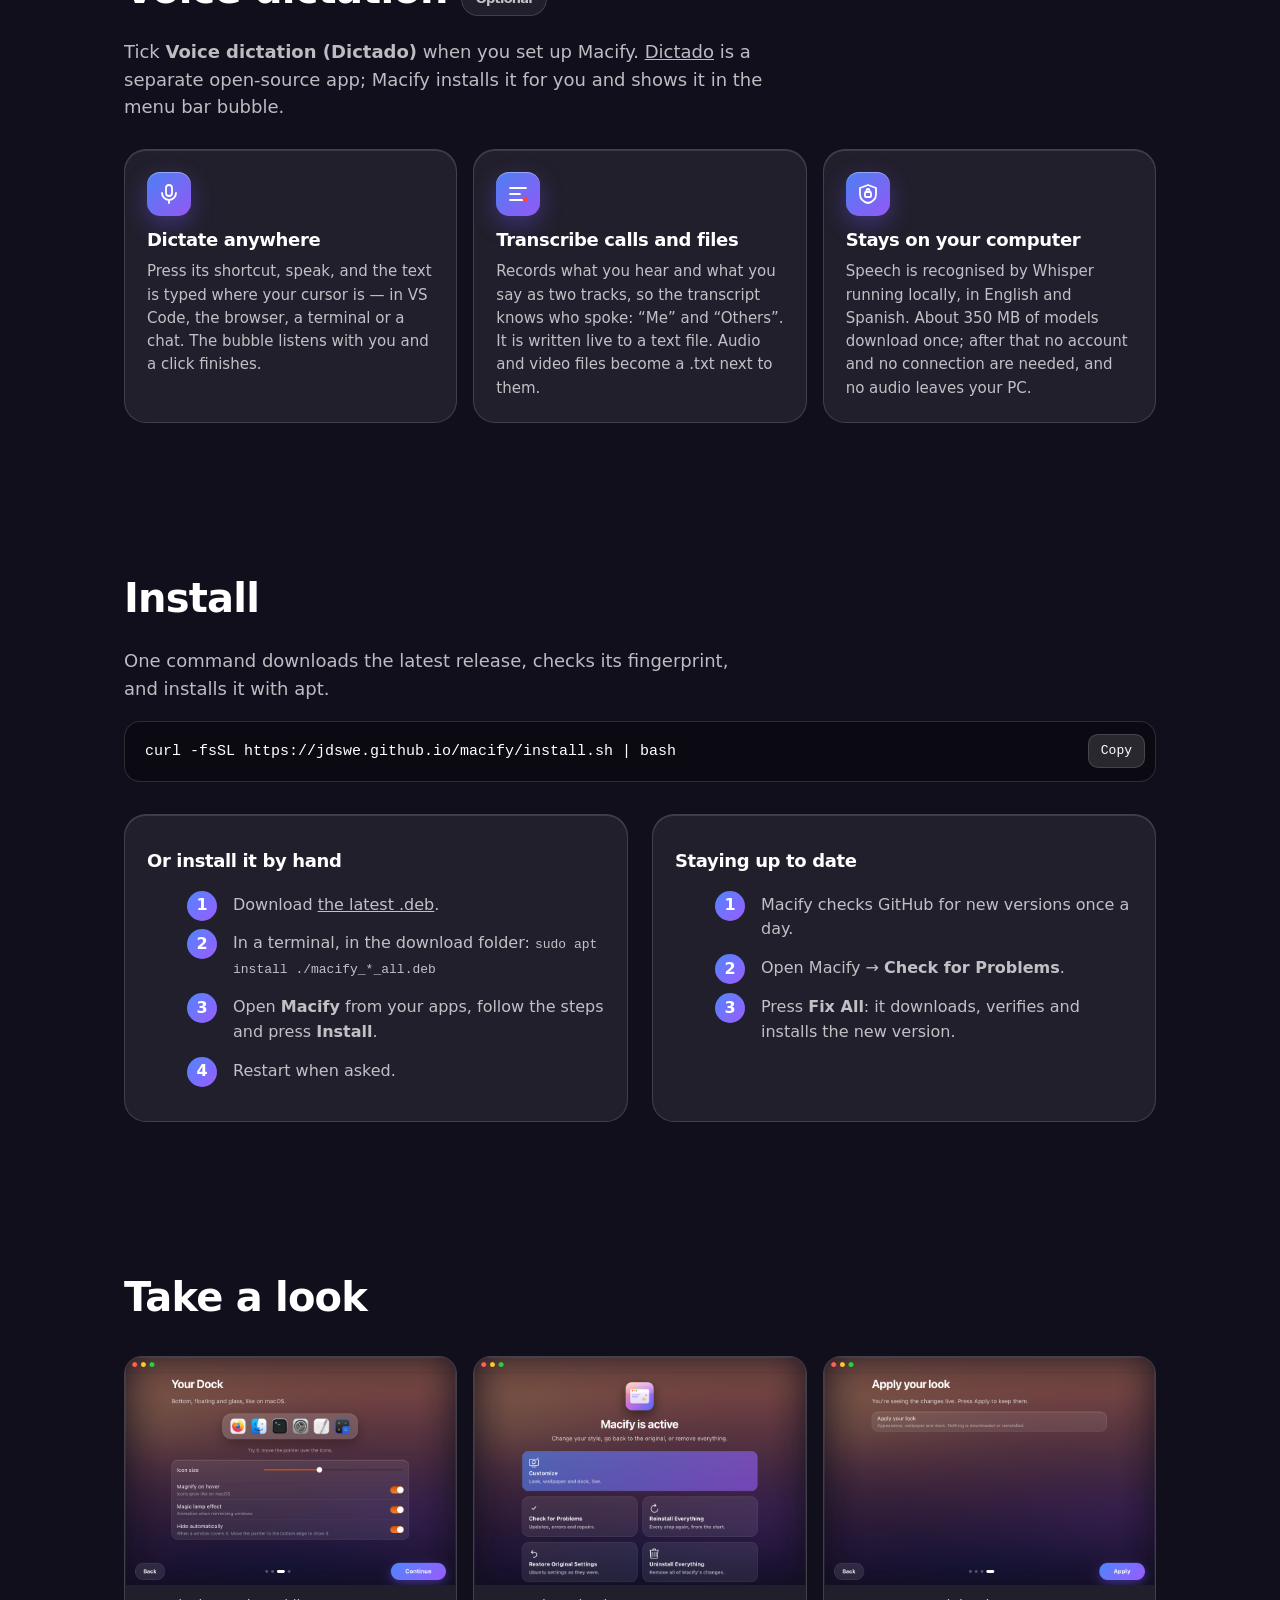
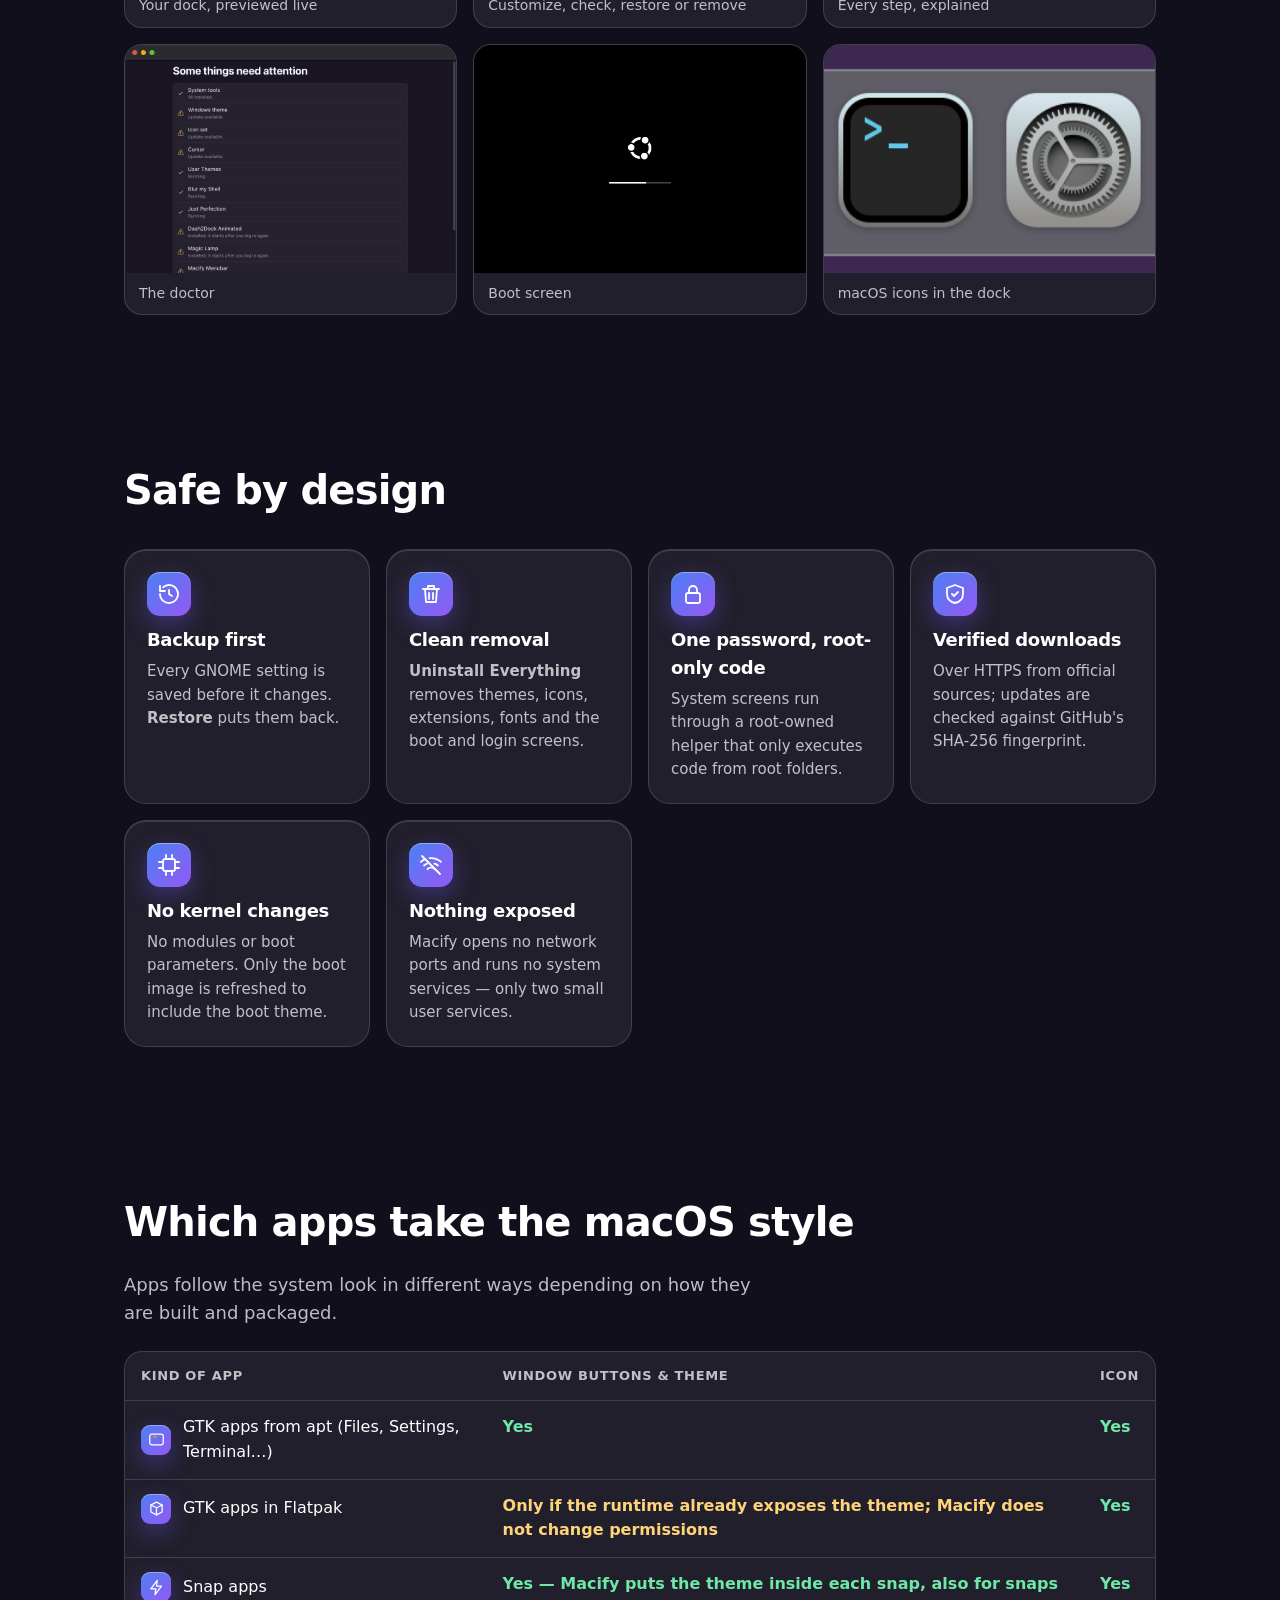
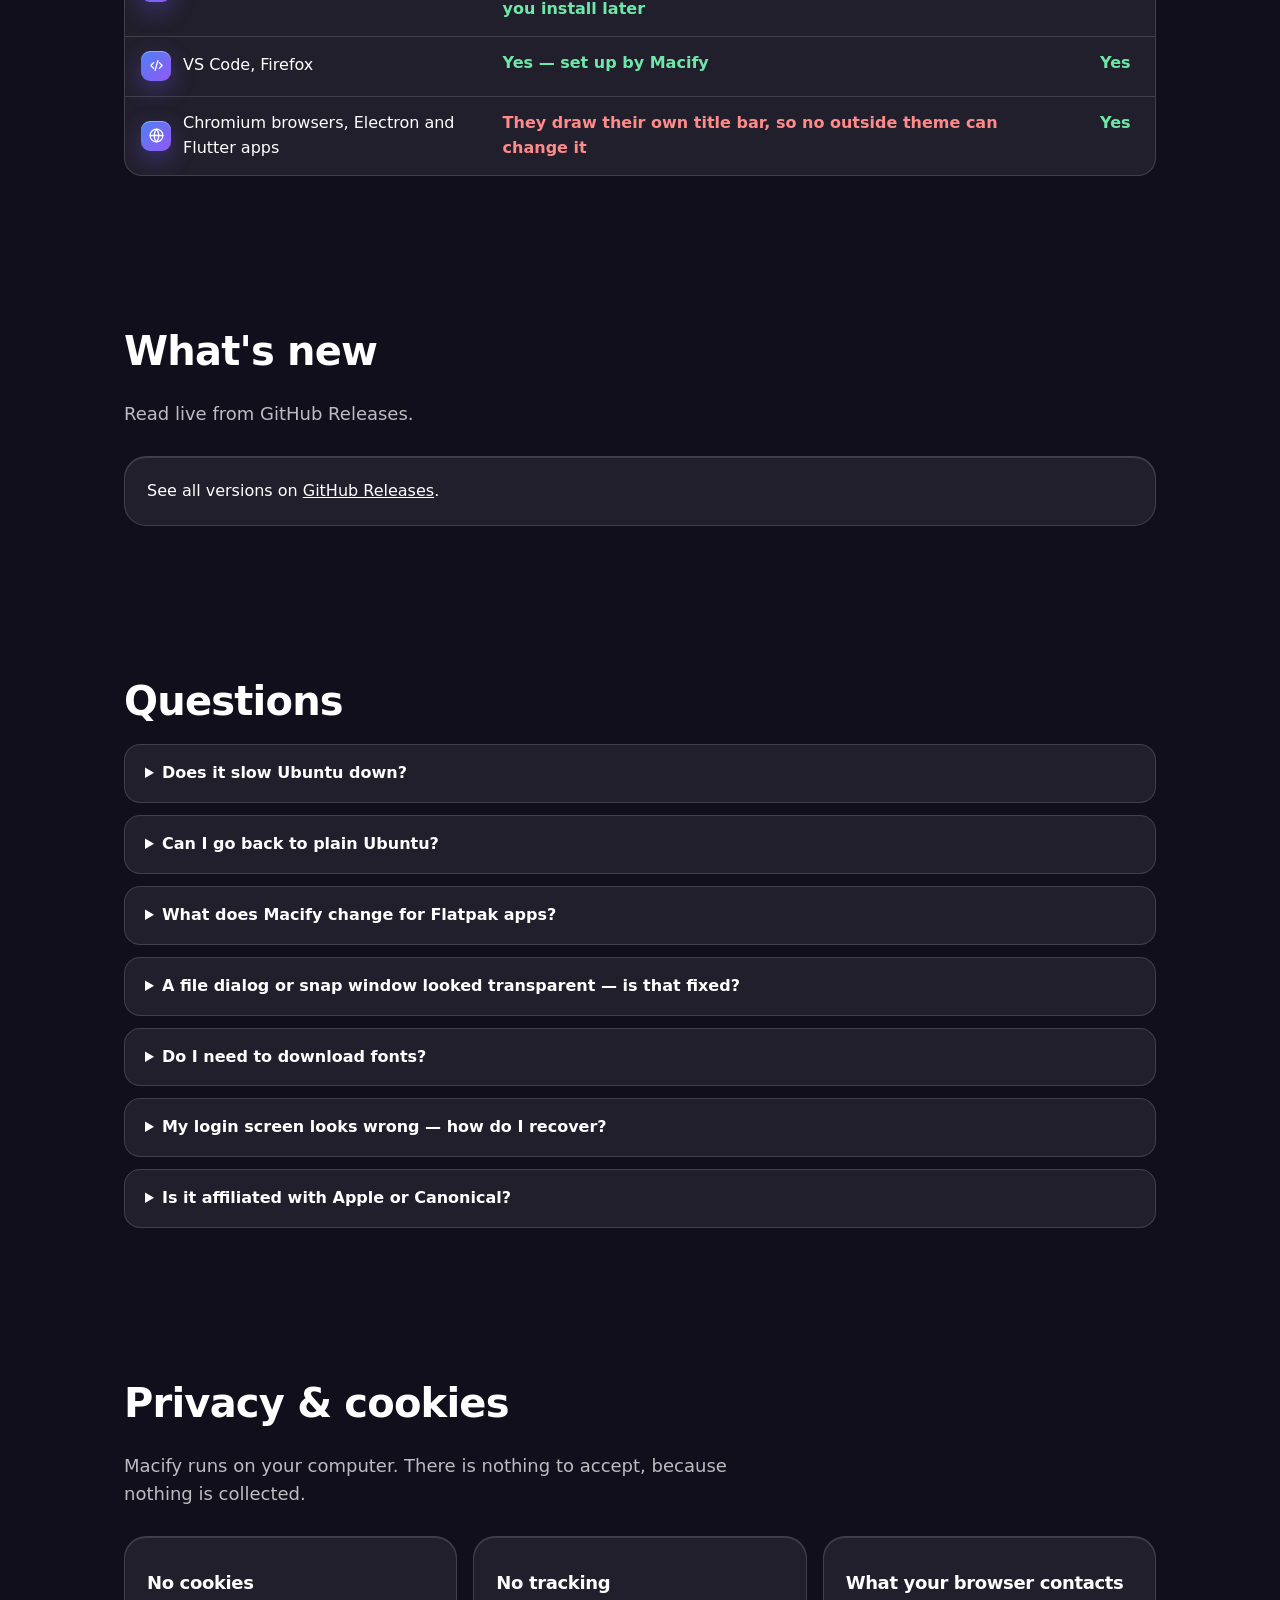
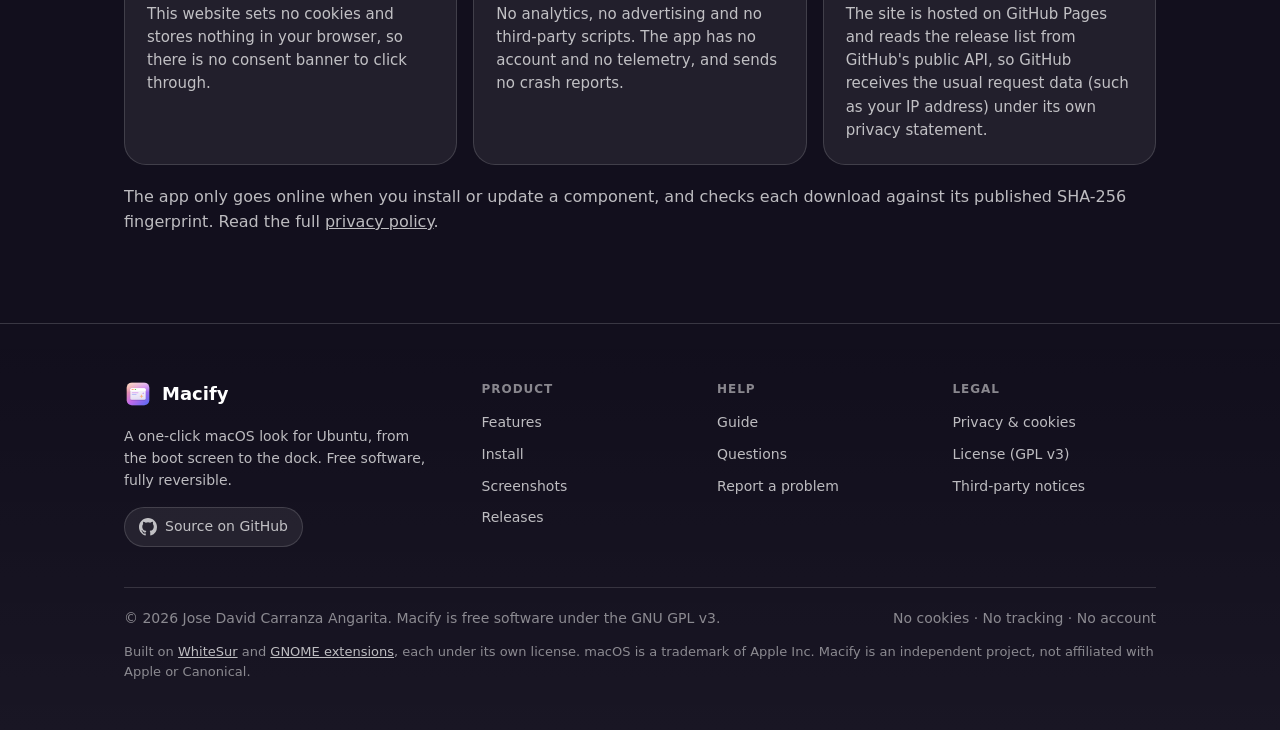
==== commit 1668929b: "0.21.0: approve Claude Code from the menu bar island - `macify agent-hook` is a Claude Code Permissi" ====
--- a/docs/index.html
+++ b/docs/index.html
@@ -218,7 +218,7 @@
       <div class="card"><span class="ic" aria-hidden="true"><svg viewBox="0 0 24 24"><rect x="2.5" y="4.5" width="19" height="15" rx="3"/><circle cx="6.5" cy="8" r="1.2" fill="#ff5f57" stroke="none"/><circle cx="10" cy="8" r="1.2" fill="#febc2e" stroke="none"/><circle cx="13.5" cy="8" r="1.2" fill="#28c840" stroke="none"/></svg></span><h3>Windows</h3><p>Traffic-light buttons and macOS title bars, light or dark, for GTK 3 and GTK 4 apps.</p></div>
       <div class="card"><span class="ic" aria-hidden="true"><svg viewBox="0 0 24 24"><rect x="3" y="4" width="18" height="16" rx="3"/><path d="M3 9h18"/><path d="M6 6.5h1M9 6.5h3"/></svg></span><h3>Menu bar</h3><p>File, Edit, View, Window and Help menus for any app. Battery (with Energy Mode), Bluetooth, Wi‑Fi and Sound each open their own menu; Control Center keeps only the rest.</p></div>
       <div class="card"><span class="ic" aria-hidden="true"><svg viewBox="0 0 24 24"><rect x="3" y="5" width="18" height="12" rx="3"/><path d="M7 11h6"/><path d="M15 21l2-4"/><rect x="12" y="13" width="7" height="5" rx="1.2"/></svg></span><h3>macOS touches</h3><p>Volume and brightness show a glass card at the top right. Screenshots slide in as a thumbnail you can paste right away or crop. Super+V opens a clipboard history of your last 10 copies, text and images, that pastes for you.</p></div>
-      <div class="card"><span class="ic" aria-hidden="true"><svg viewBox="0 0 24 24"><rect x="3" y="8" width="18" height="8" rx="4"/><path d="M8 11v2M11 10v4M14 11.5v1M17 10.5v3"/></svg></span><h3>Live Activities</h3><p>A bubble at the top for music, charging and connection. Click it for Now Playing with controls, the volume of just that app and the system volume. Coding agents (Claude Code, Codex, Copilot, Cursor…) show there when they need you, finish or fail.</p></div>
+      <div class="card"><span class="ic" aria-hidden="true"><svg viewBox="0 0 24 24"><rect x="3" y="8" width="18" height="8" rx="4"/><path d="M8 11v2M11 10v4M14 11.5v1M17 10.5v3"/></svg></span><h3>Live Activities</h3><p>A bubble at the top for music, charging and connection. Click it for Now Playing with controls, the volume of just that app and the system volume. Coding agents (Claude Code, Codex, Copilot, Cursor…) show there when they need you, finish or fail — and you can <b>Allow</b> or <b>Deny</b> Claude Code's requests right from it, seeing the exact command first.</p></div>
       <div class="card"><span class="ic" aria-hidden="true"><svg viewBox="0 0 24 24"><rect x="3" y="3" width="7" height="7" rx="2"/><rect x="14" y="3" width="7" height="7" rx="2"/><rect x="3" y="14" width="7" height="7" rx="2"/><rect x="14" y="14" width="7" height="7" rx="2"/></svg></span><h3>Apps view</h3><p>The app grid opens over frosted glass without workspaces; GNOME's Ubuntu Show Apps icon stays inherited and unchanged.</p></div>
       <div class="card"><span class="ic" aria-hidden="true"><svg viewBox="0 0 24 24"><rect x="2.5" y="15.5" width="19" height="5" rx="2.5"/><rect x="5" y="9" width="4" height="4" rx="1.2"/><rect x="10" y="6" width="4" height="7" rx="1.2"/><rect x="15" y="9" width="4" height="4" rx="1.2"/></svg></span><h3>Animated dock</h3><p>Floating glass dock with magnification, bounce on launch, magic-lamp minimize and red notification badges. Hover an icon to see the app's windows as thumbnails — and, right after a screenshot or download, Files offers it to open or copy; in the right-click menu each open window previews as you move over it.</p></div>
       <div class="card"><span class="ic" aria-hidden="true"><svg viewBox="0 0 24 24"><rect x="4" y="4" width="7" height="7" rx="2"/><rect x="13" y="4" width="7" height="7" rx="2"/><rect x="4" y="13" width="7" height="7" rx="2"/><rect x="13" y="13" width="7" height="7" rx="2"/></svg></span><h3>Icons</h3><p>macOS-shaped icons keep each app's own logo. Visual Studio Code, Kiro and GitHub Desktop resolve to their own artwork; GitHub Copilot's AppImage window is matched to its launcher so the dock shows its real logo. When an original is unavailable, Macify leaves the icon alone instead of substituting a lookalike.</p></div>
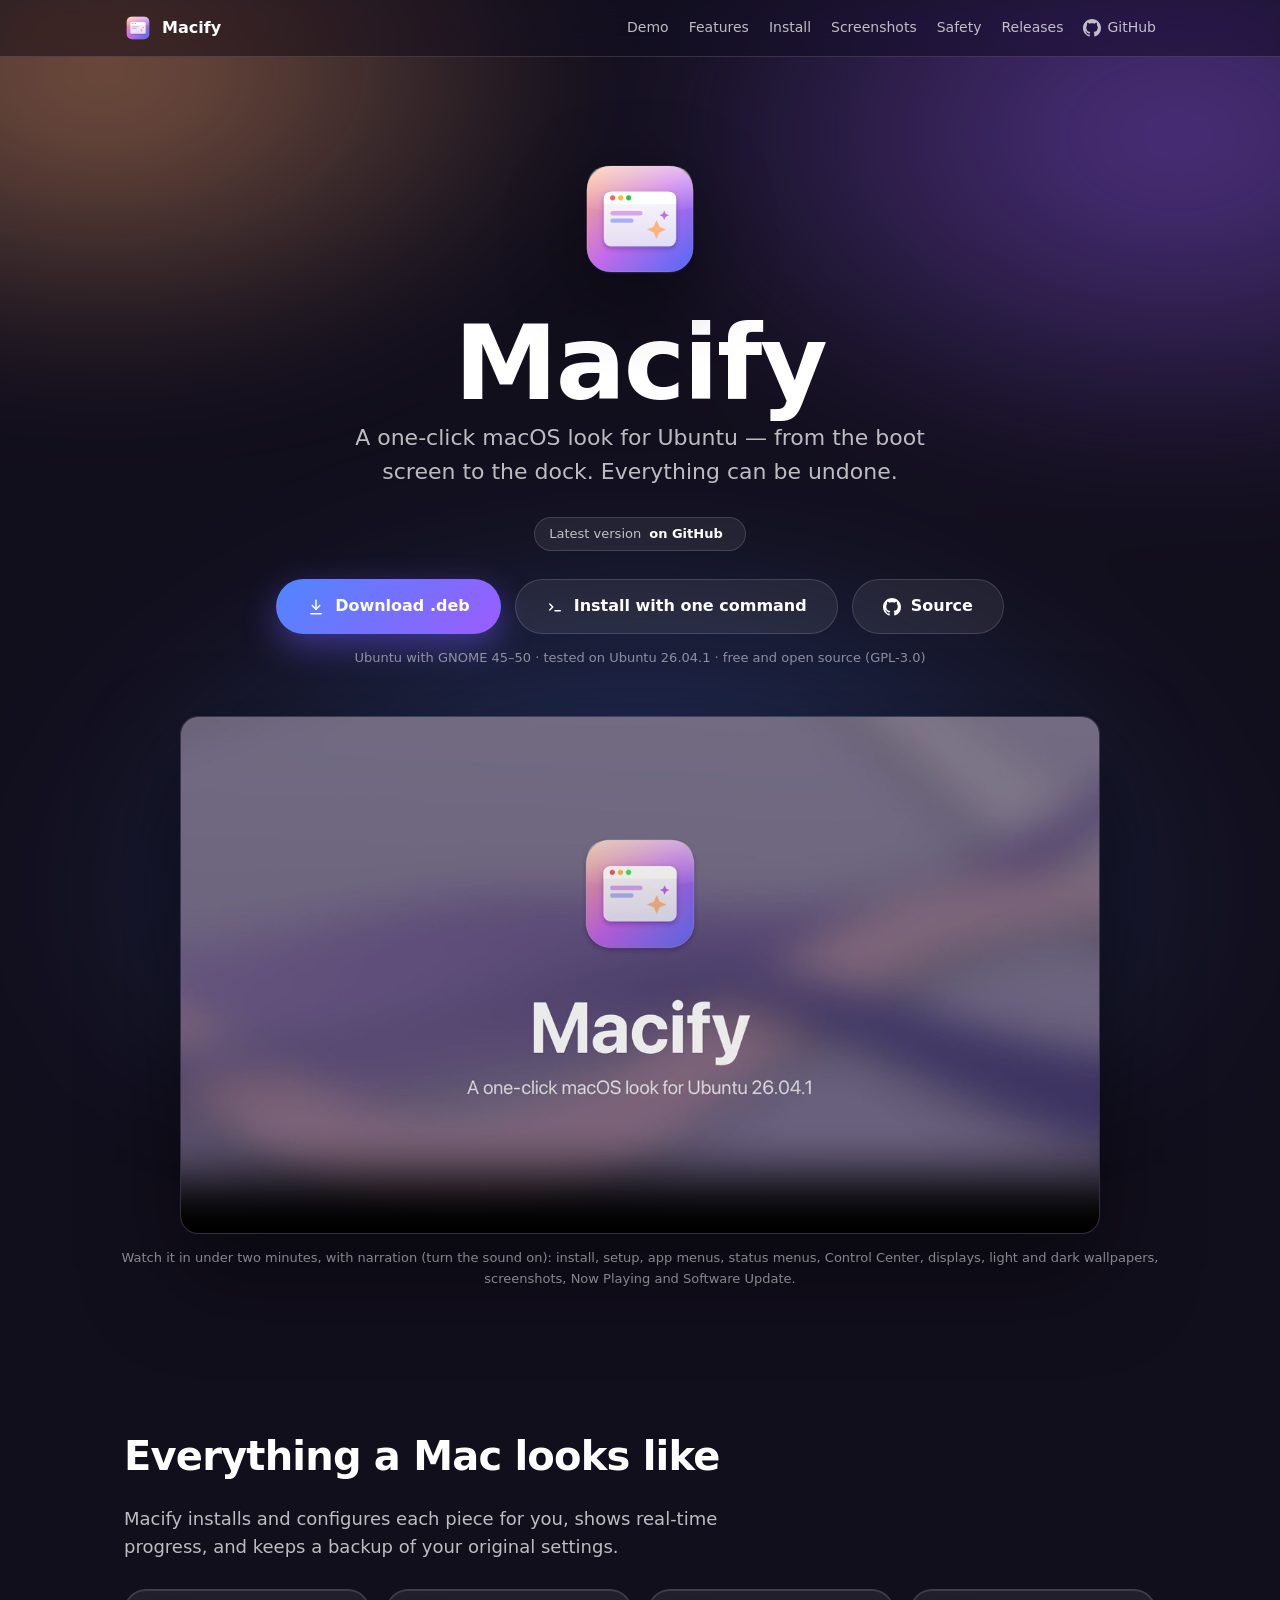
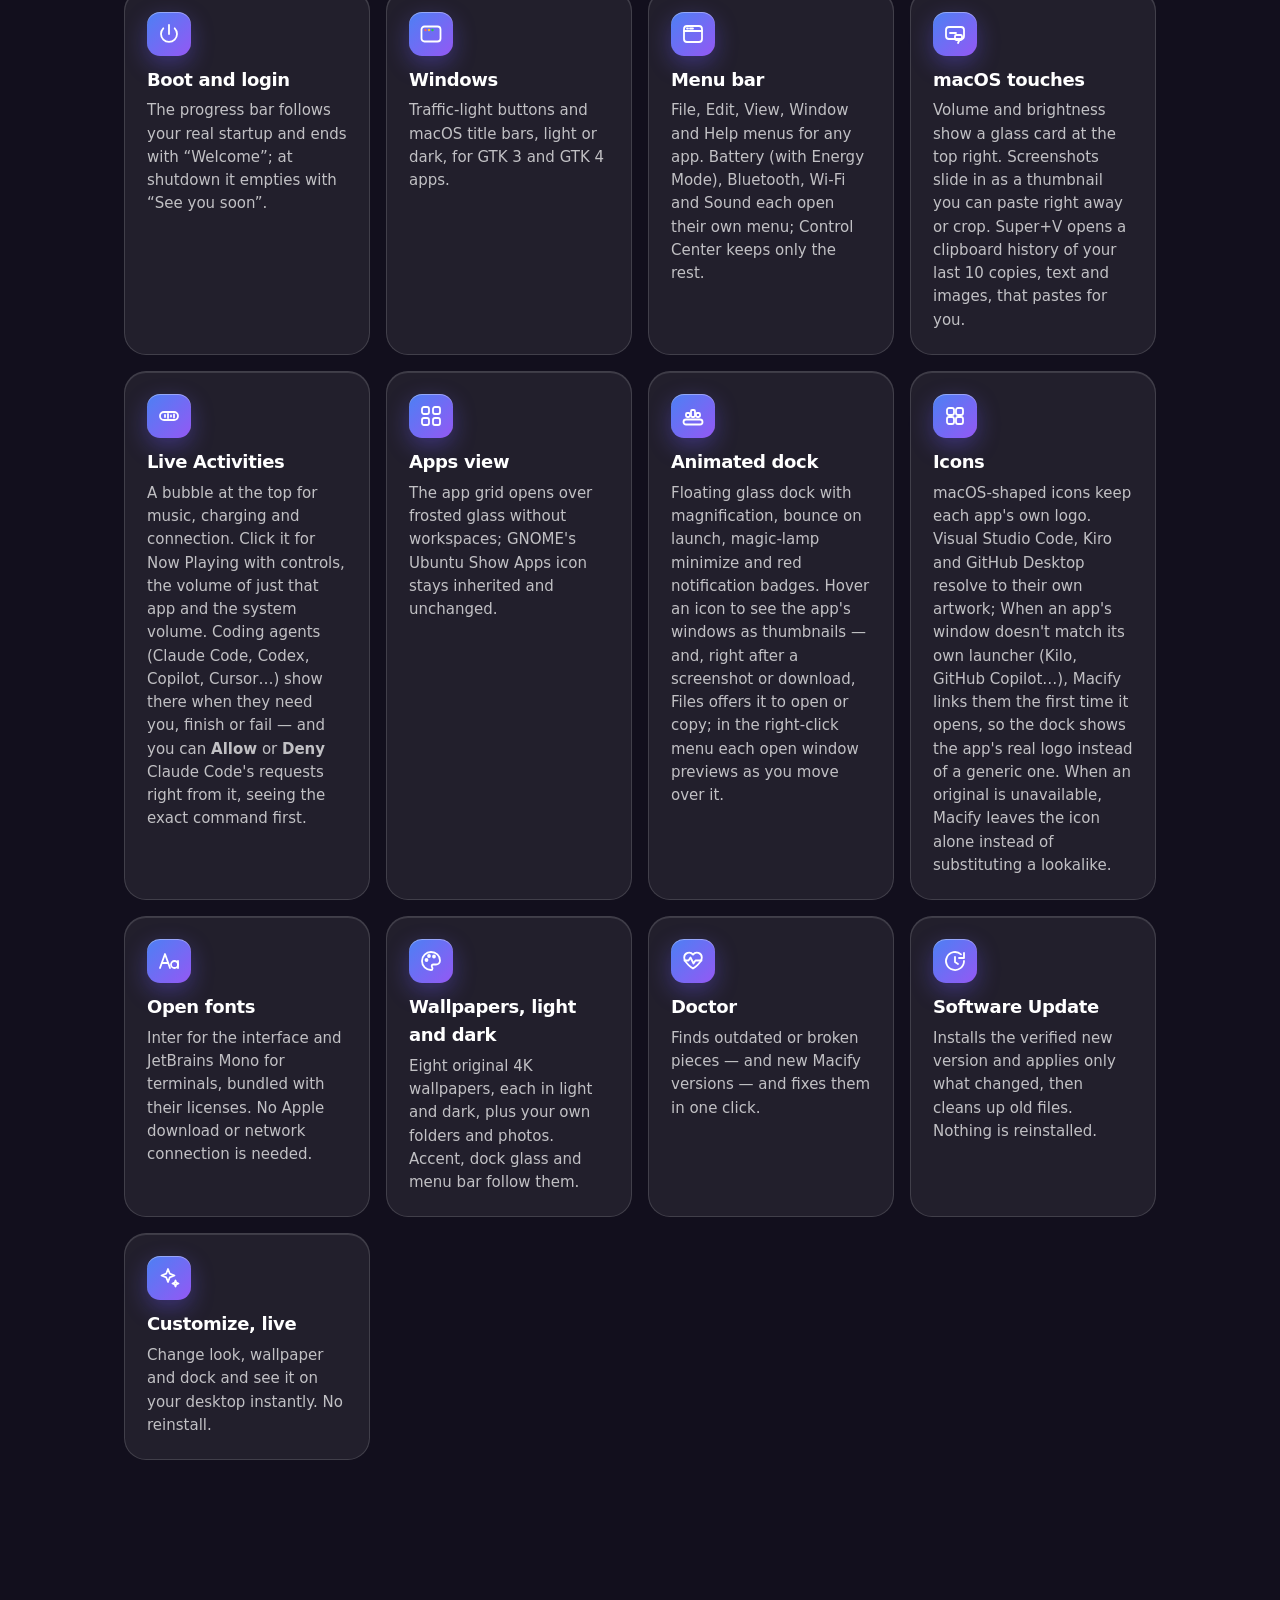
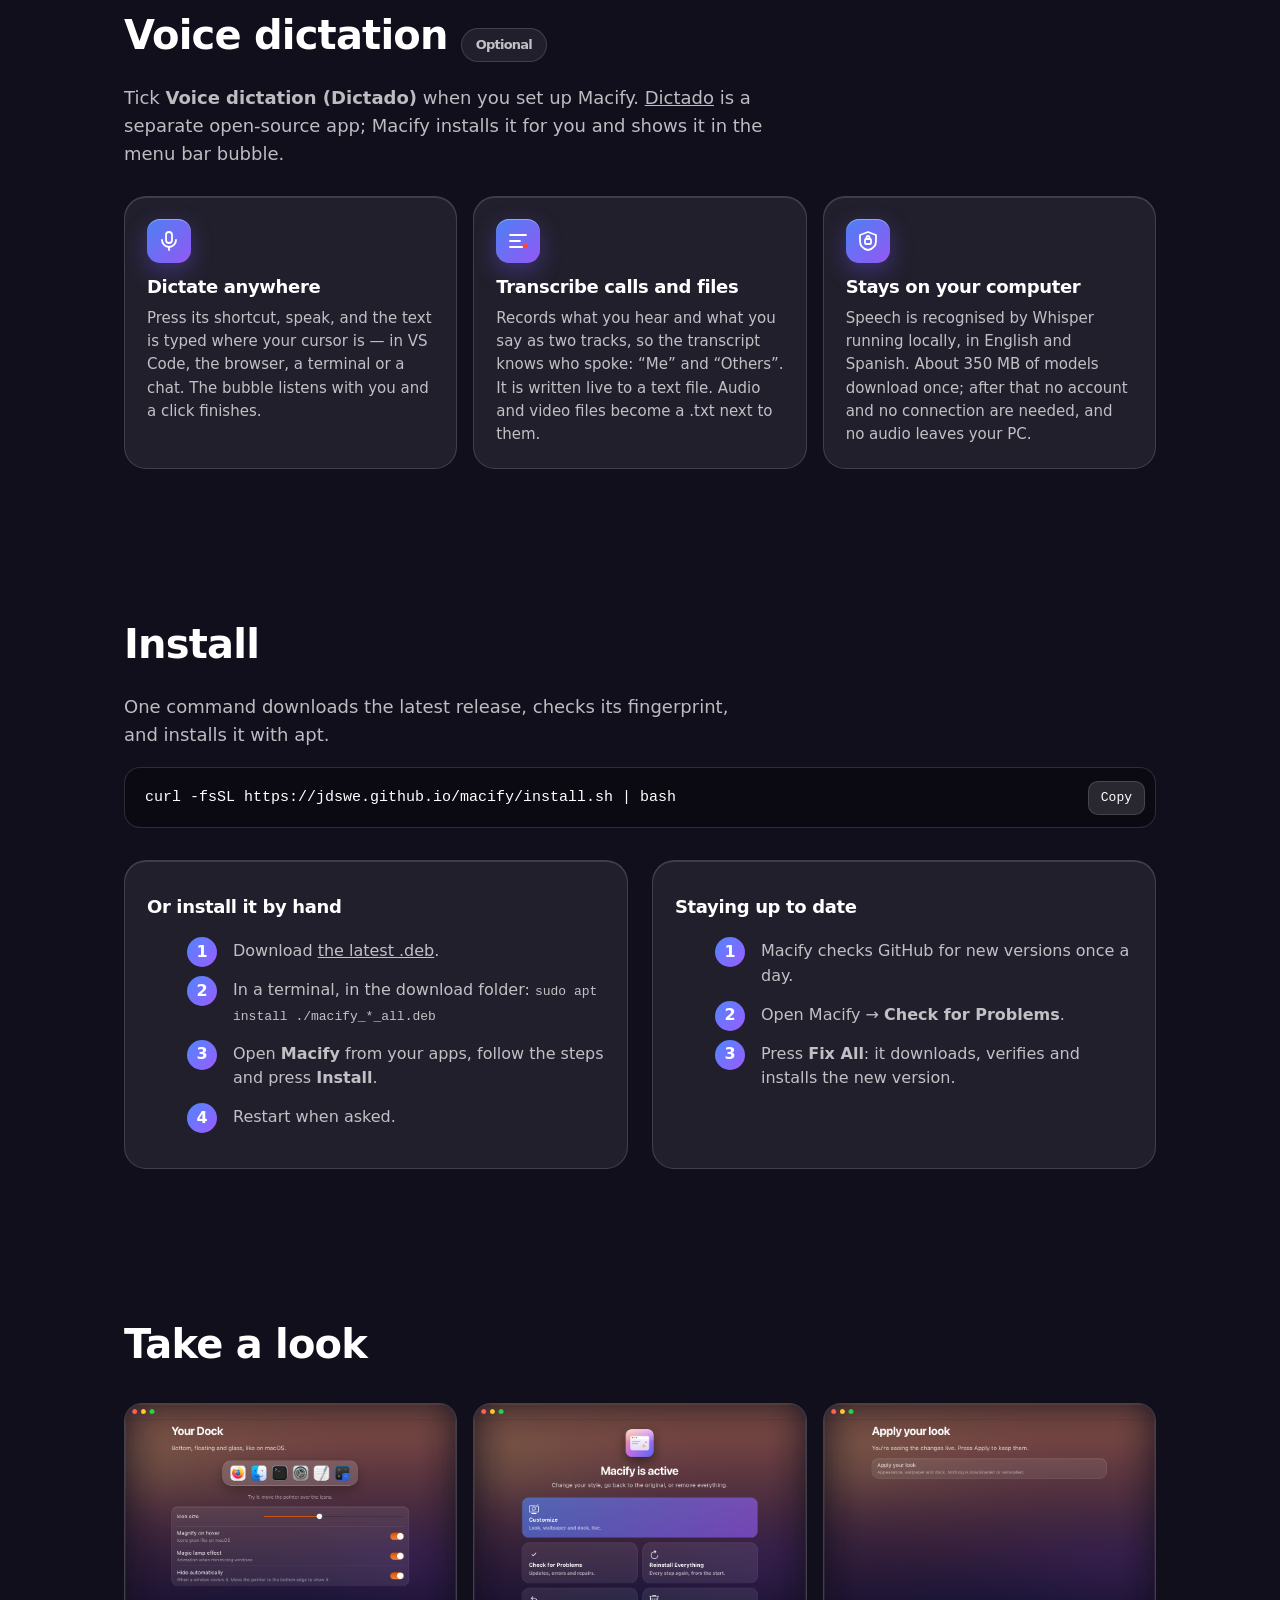
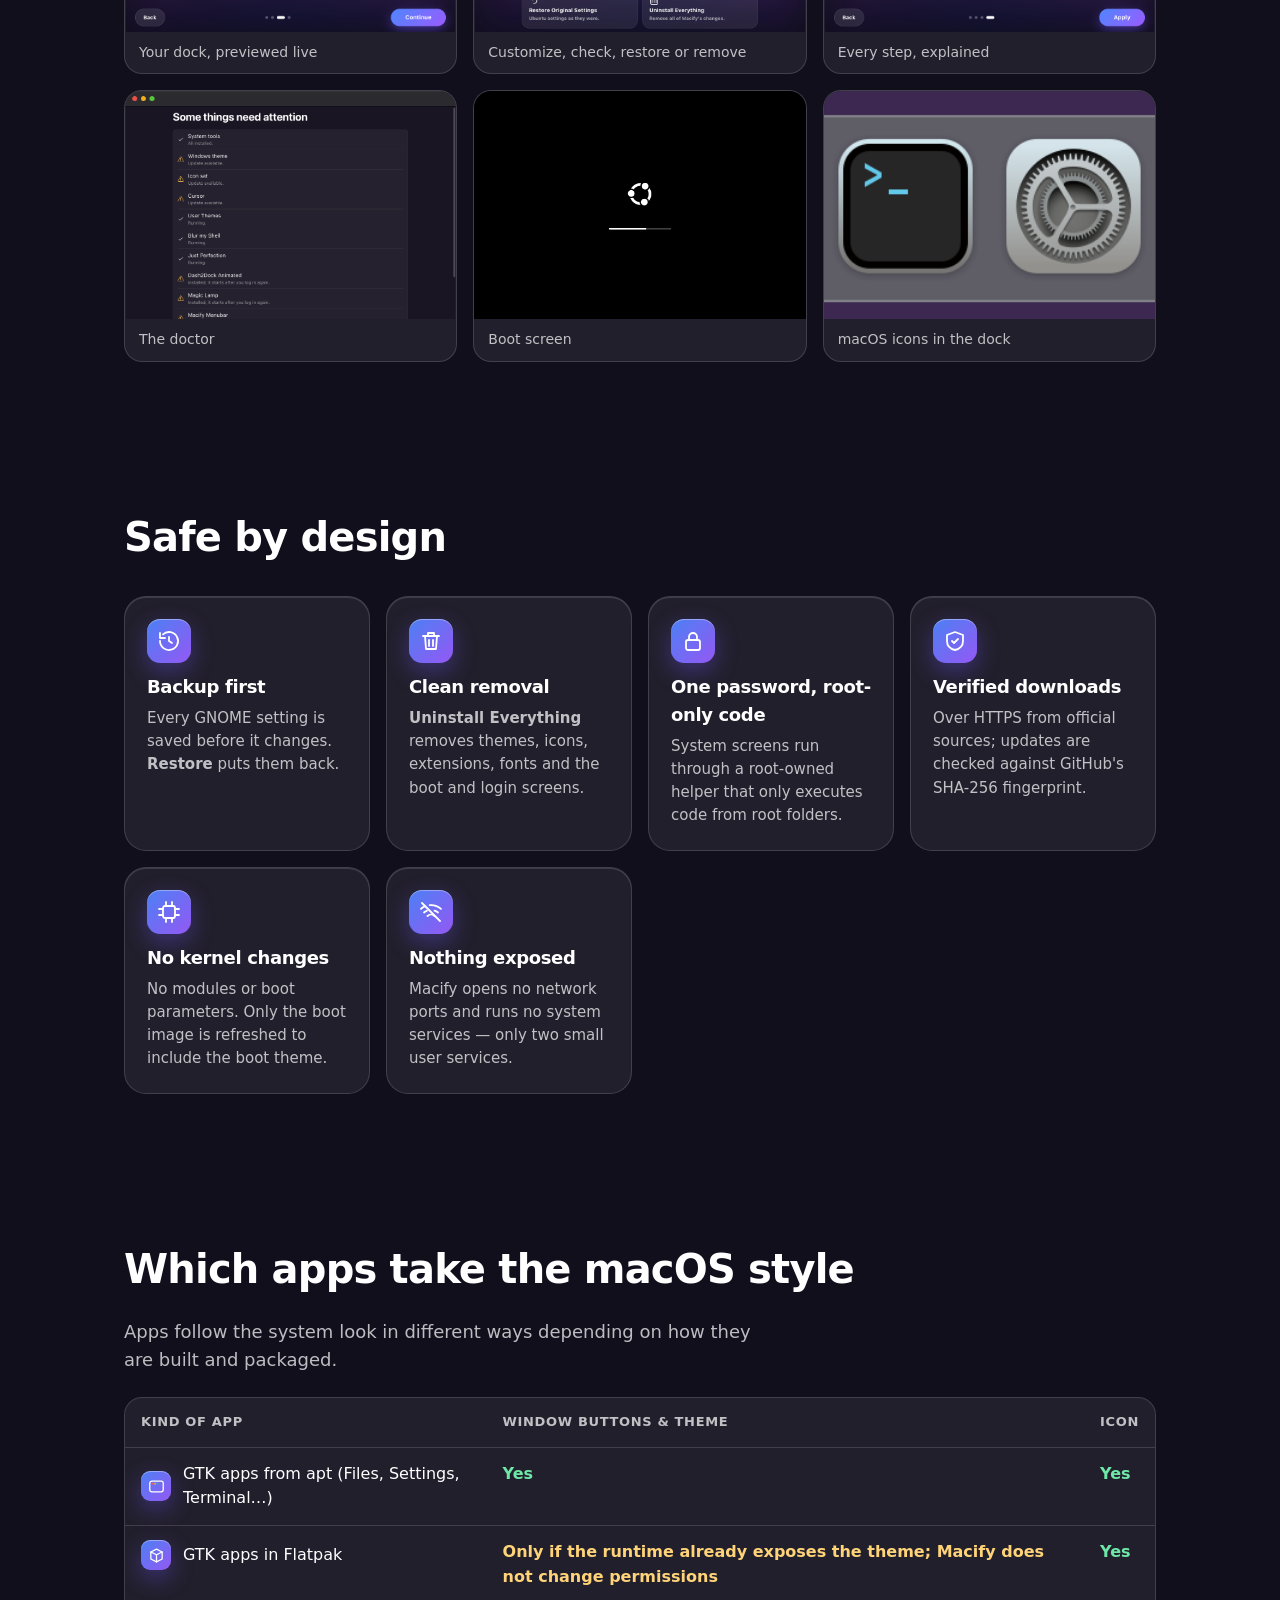
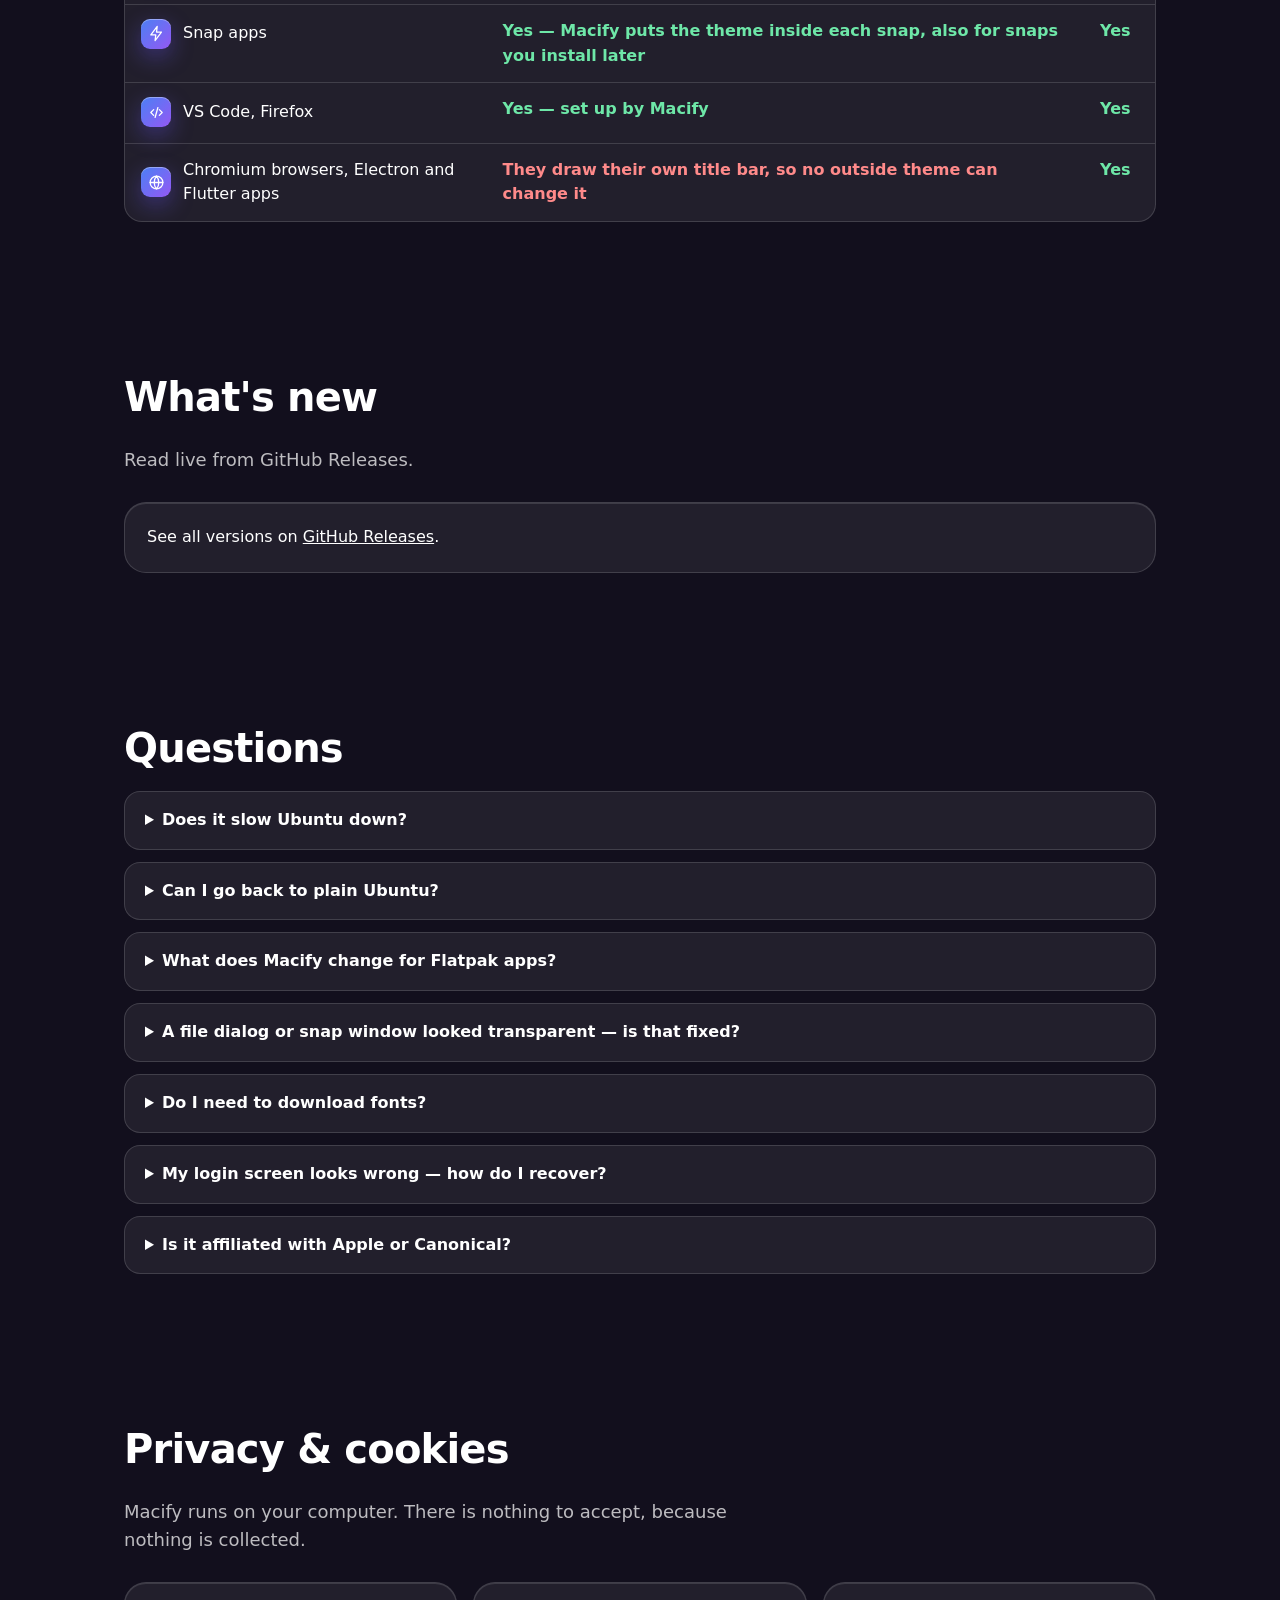
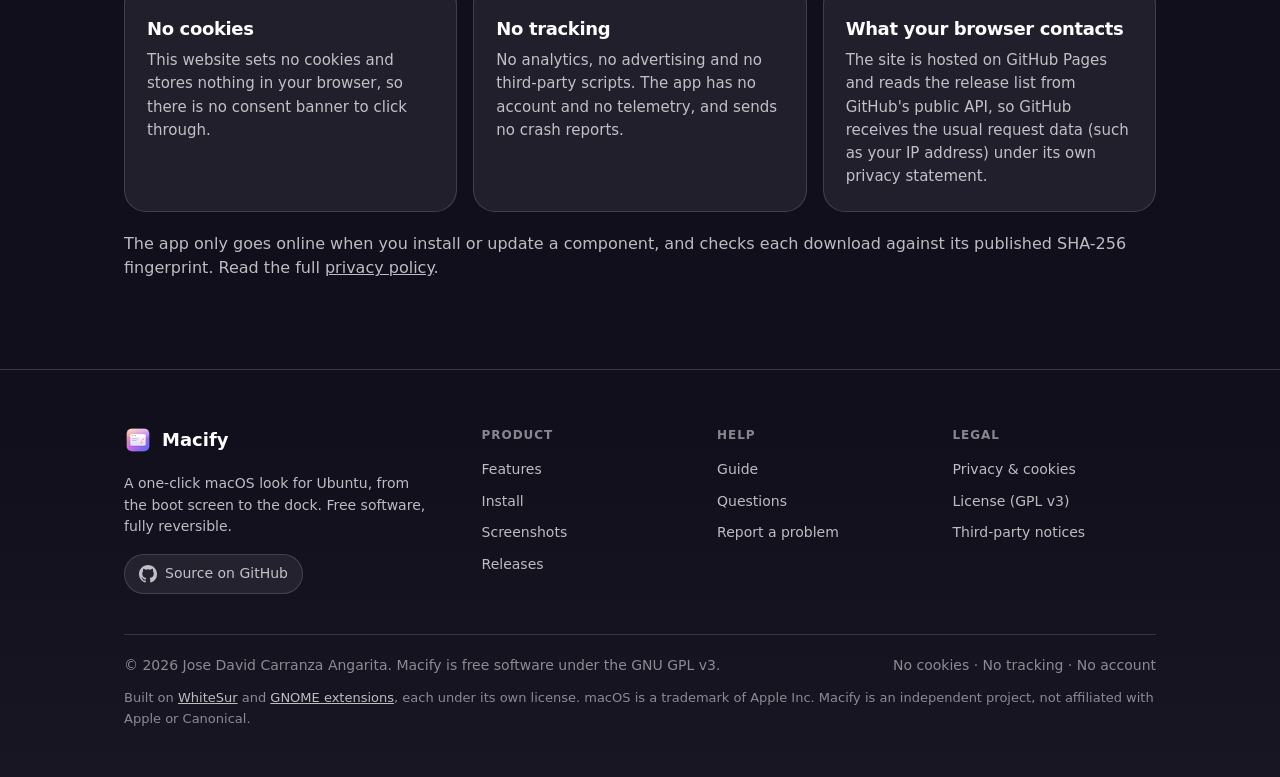
==== commit 905c6d55: "0.22.0: every app shows its own logo in the dock - The menu bar extension watches for windows GNOME " ====
--- a/docs/index.html
+++ b/docs/index.html
@@ -221,7 +221,7 @@
       <div class="card"><span class="ic" aria-hidden="true"><svg viewBox="0 0 24 24"><rect x="3" y="8" width="18" height="8" rx="4"/><path d="M8 11v2M11 10v4M14 11.5v1M17 10.5v3"/></svg></span><h3>Live Activities</h3><p>A bubble at the top for music, charging and connection. Click it for Now Playing with controls, the volume of just that app and the system volume. Coding agents (Claude Code, Codex, Copilot, Cursor…) show there when they need you, finish or fail — and you can <b>Allow</b> or <b>Deny</b> Claude Code's requests right from it, seeing the exact command first.</p></div>
       <div class="card"><span class="ic" aria-hidden="true"><svg viewBox="0 0 24 24"><rect x="3" y="3" width="7" height="7" rx="2"/><rect x="14" y="3" width="7" height="7" rx="2"/><rect x="3" y="14" width="7" height="7" rx="2"/><rect x="14" y="14" width="7" height="7" rx="2"/></svg></span><h3>Apps view</h3><p>The app grid opens over frosted glass without workspaces; GNOME's Ubuntu Show Apps icon stays inherited and unchanged.</p></div>
       <div class="card"><span class="ic" aria-hidden="true"><svg viewBox="0 0 24 24"><rect x="2.5" y="15.5" width="19" height="5" rx="2.5"/><rect x="5" y="9" width="4" height="4" rx="1.2"/><rect x="10" y="6" width="4" height="7" rx="1.2"/><rect x="15" y="9" width="4" height="4" rx="1.2"/></svg></span><h3>Animated dock</h3><p>Floating glass dock with magnification, bounce on launch, magic-lamp minimize and red notification badges. Hover an icon to see the app's windows as thumbnails — and, right after a screenshot or download, Files offers it to open or copy; in the right-click menu each open window previews as you move over it.</p></div>
-      <div class="card"><span class="ic" aria-hidden="true"><svg viewBox="0 0 24 24"><rect x="4" y="4" width="7" height="7" rx="2"/><rect x="13" y="4" width="7" height="7" rx="2"/><rect x="4" y="13" width="7" height="7" rx="2"/><rect x="13" y="13" width="7" height="7" rx="2"/></svg></span><h3>Icons</h3><p>macOS-shaped icons keep each app's own logo. Visual Studio Code, Kiro and GitHub Desktop resolve to their own artwork; GitHub Copilot's AppImage window is matched to its launcher so the dock shows its real logo. When an original is unavailable, Macify leaves the icon alone instead of substituting a lookalike.</p></div>
+      <div class="card"><span class="ic" aria-hidden="true"><svg viewBox="0 0 24 24"><rect x="4" y="4" width="7" height="7" rx="2"/><rect x="13" y="4" width="7" height="7" rx="2"/><rect x="4" y="13" width="7" height="7" rx="2"/><rect x="13" y="13" width="7" height="7" rx="2"/></svg></span><h3>Icons</h3><p>macOS-shaped icons keep each app's own logo. Visual Studio Code, Kiro and GitHub Desktop resolve to their own artwork; When an app's window doesn't match its own launcher (Kilo, GitHub Copilot…), Macify links them the first time it opens, so the dock shows the app's real logo instead of a generic one. When an original is unavailable, Macify leaves the icon alone instead of substituting a lookalike.</p></div>
       <div class="card"><span class="ic" aria-hidden="true"><svg viewBox="0 0 24 24"><path d="M3 19 8 5l5 14M4.8 14h6.4"/><circle cx="17.5" cy="15.5" r="3.5"/><path d="M21 12v7"/></svg></span><h3>Open fonts</h3><p>Inter for the interface and JetBrains Mono for terminals, bundled with their licenses. No Apple download or network connection is needed.</p></div>
       <div class="card"><span class="ic" aria-hidden="true"><svg viewBox="0 0 24 24"><path d="M12 3a9 9 0 1 0 0 18c1 0 1.5-.8 1.5-1.6 0-1-.8-1.4-.8-2.3 0-.9.7-1.6 1.6-1.6H17a4 4 0 0 0 4-4C21 6.6 17 3 12 3z"/><circle cx="7.5" cy="11" r="1"/><circle cx="10" cy="7" r="1"/><circle cx="15" cy="7.5" r="1"/></svg></span><h3>Wallpapers, light and dark</h3><p>Eight original 4K wallpapers, each in light and dark, plus your own folders and photos. Accent, dock glass and menu bar follow them.</p></div>
       <div class="card"><span class="ic" aria-hidden="true"><svg viewBox="0 0 24 24"><path d="M20.8 8.6a4.9 4.9 0 0 0-8.8-3 4.9 4.9 0 0 0-8.8 3c0 5.4 8.8 10.9 8.8 10.9s8.8-5.5 8.8-10.9z"/><path d="M3.5 11.5h4l2-3 3 6 2-3h6"/></svg></span><h3>Doctor</h3><p>Finds outdated or broken pieces — and new Macify versions — and fixes them in one click.</p></div>
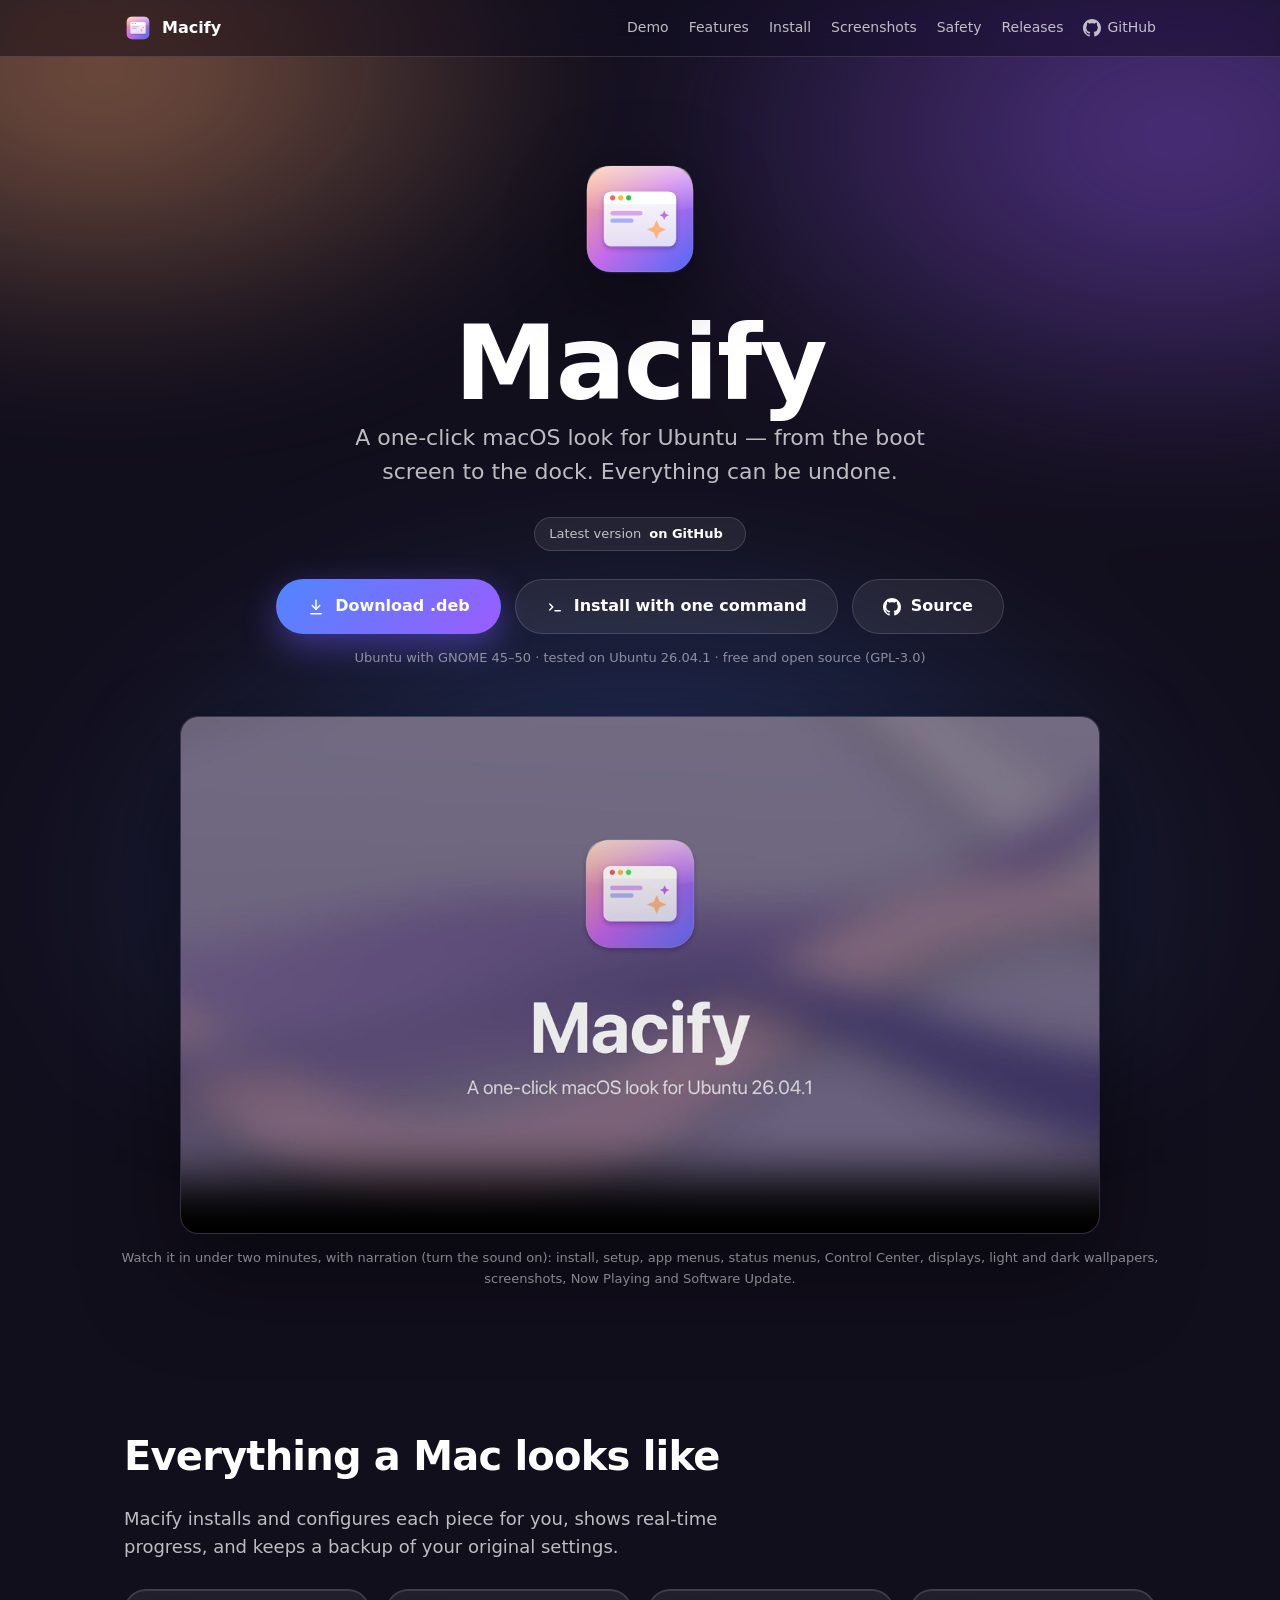
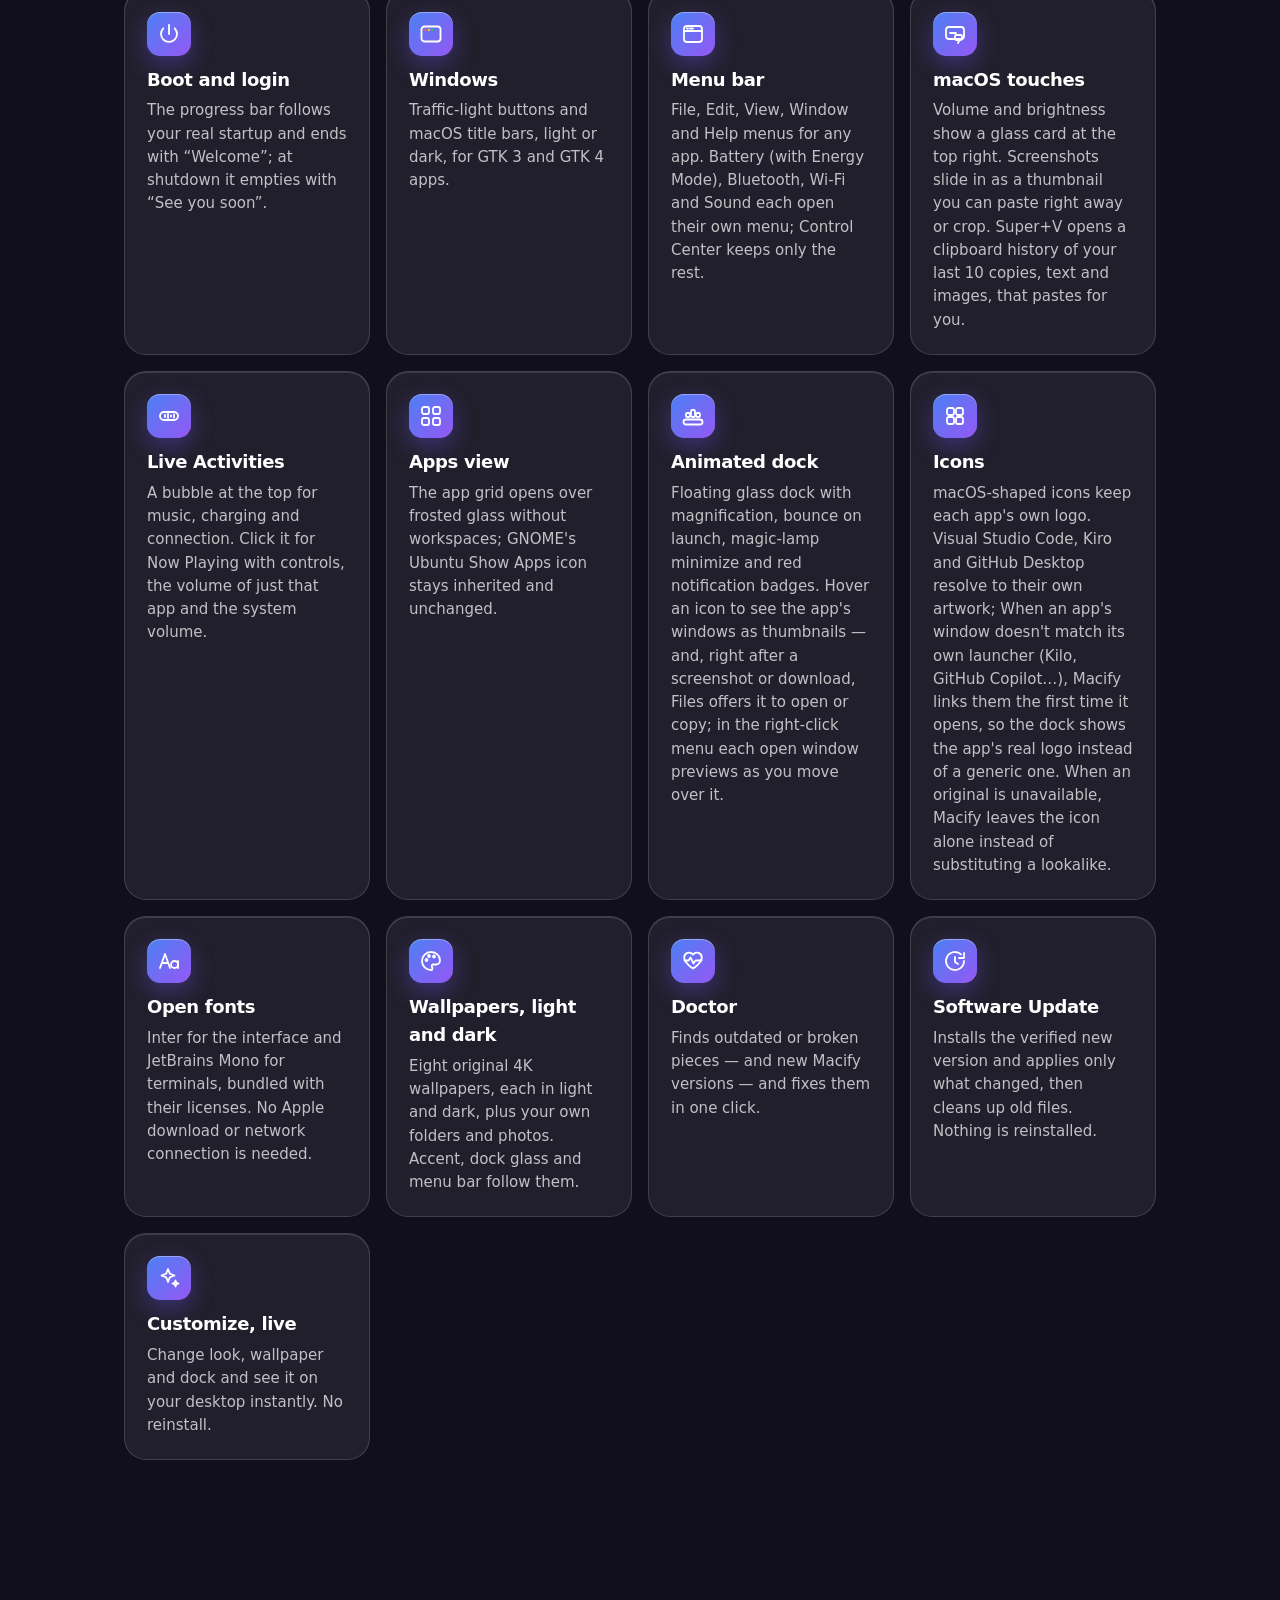
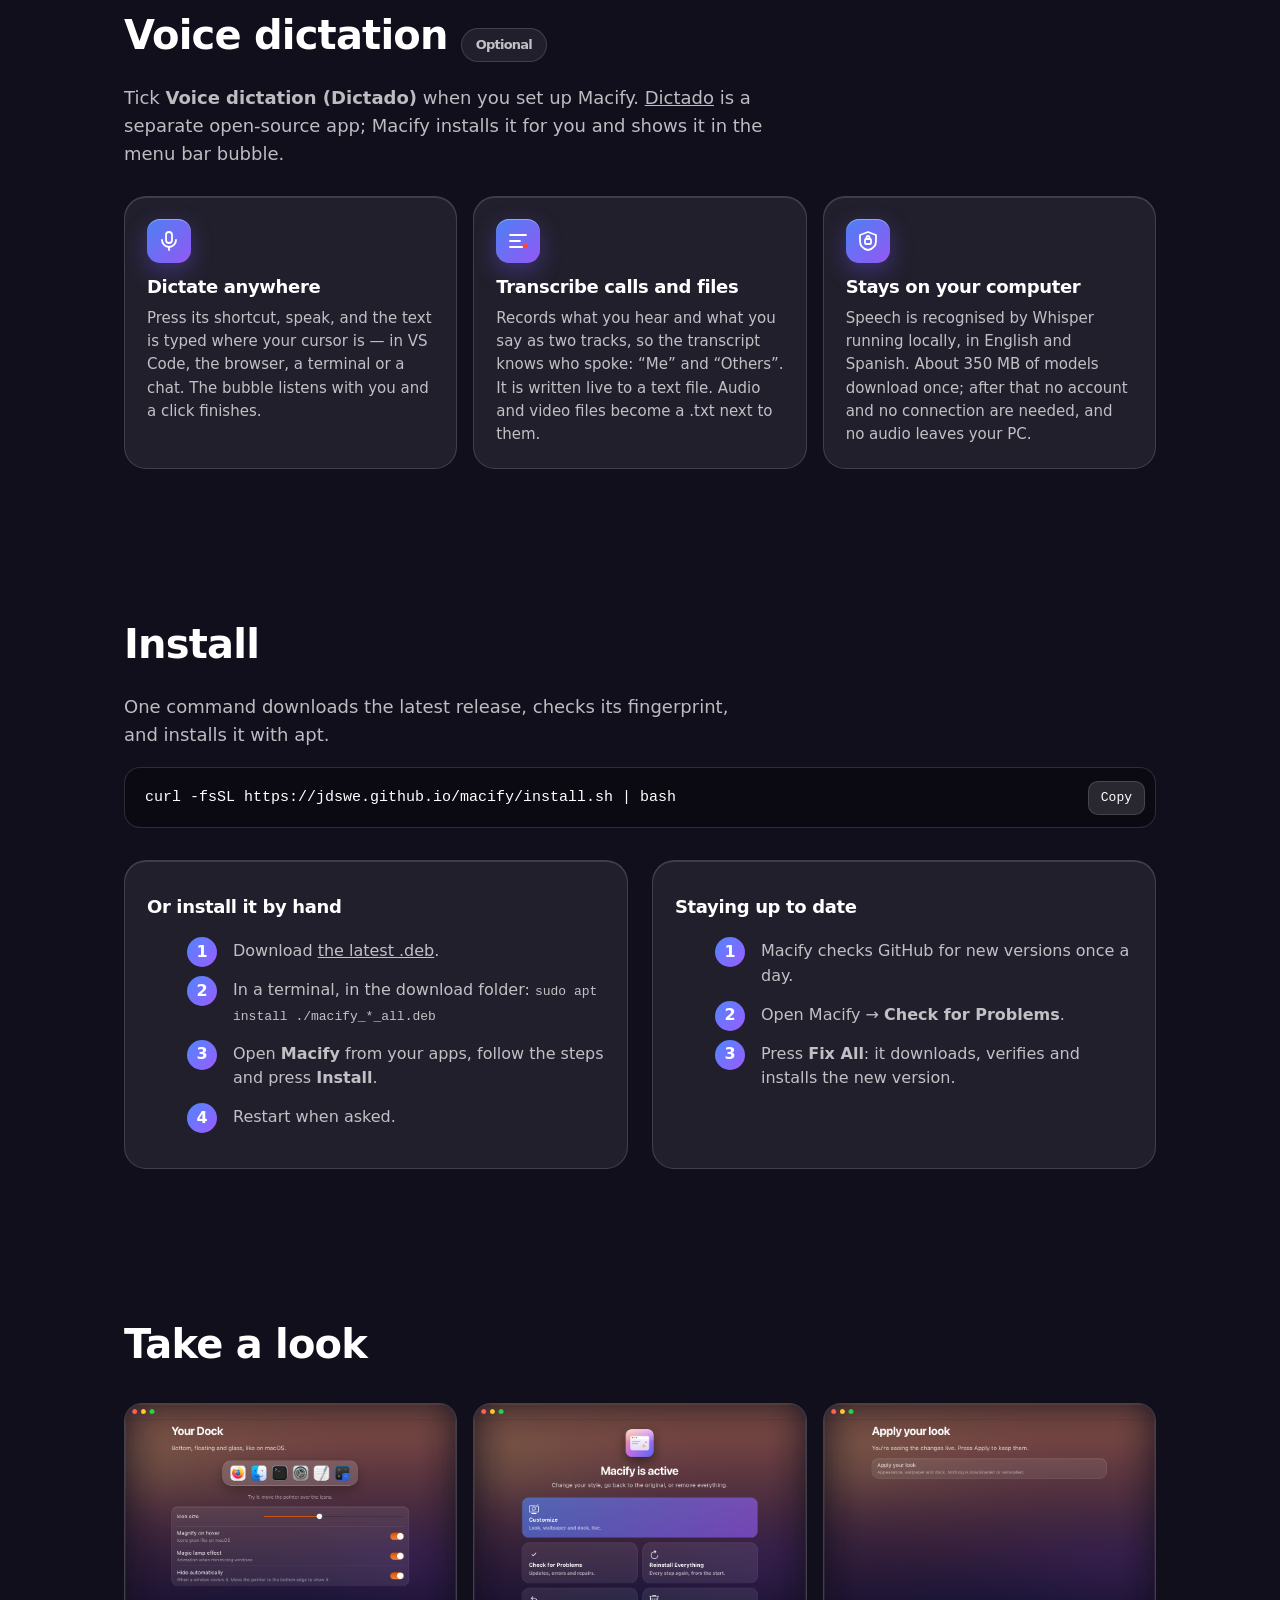
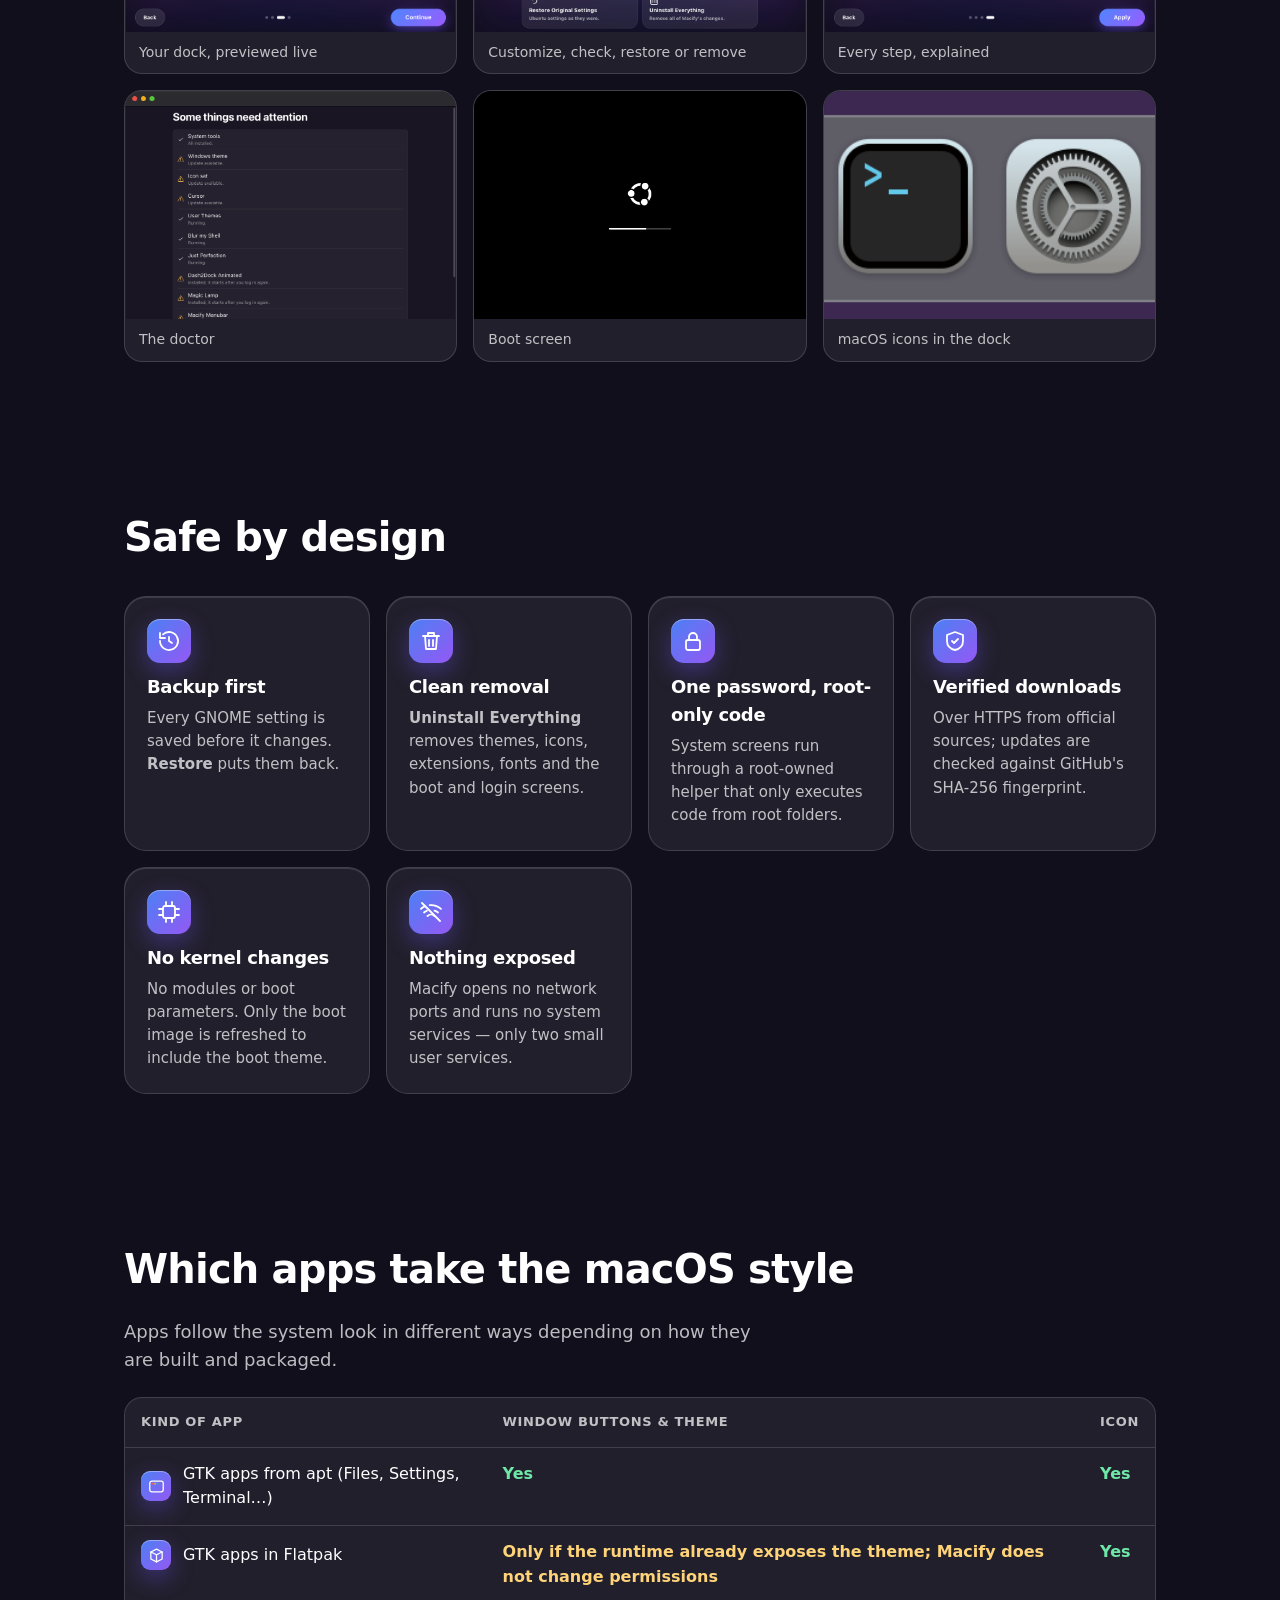
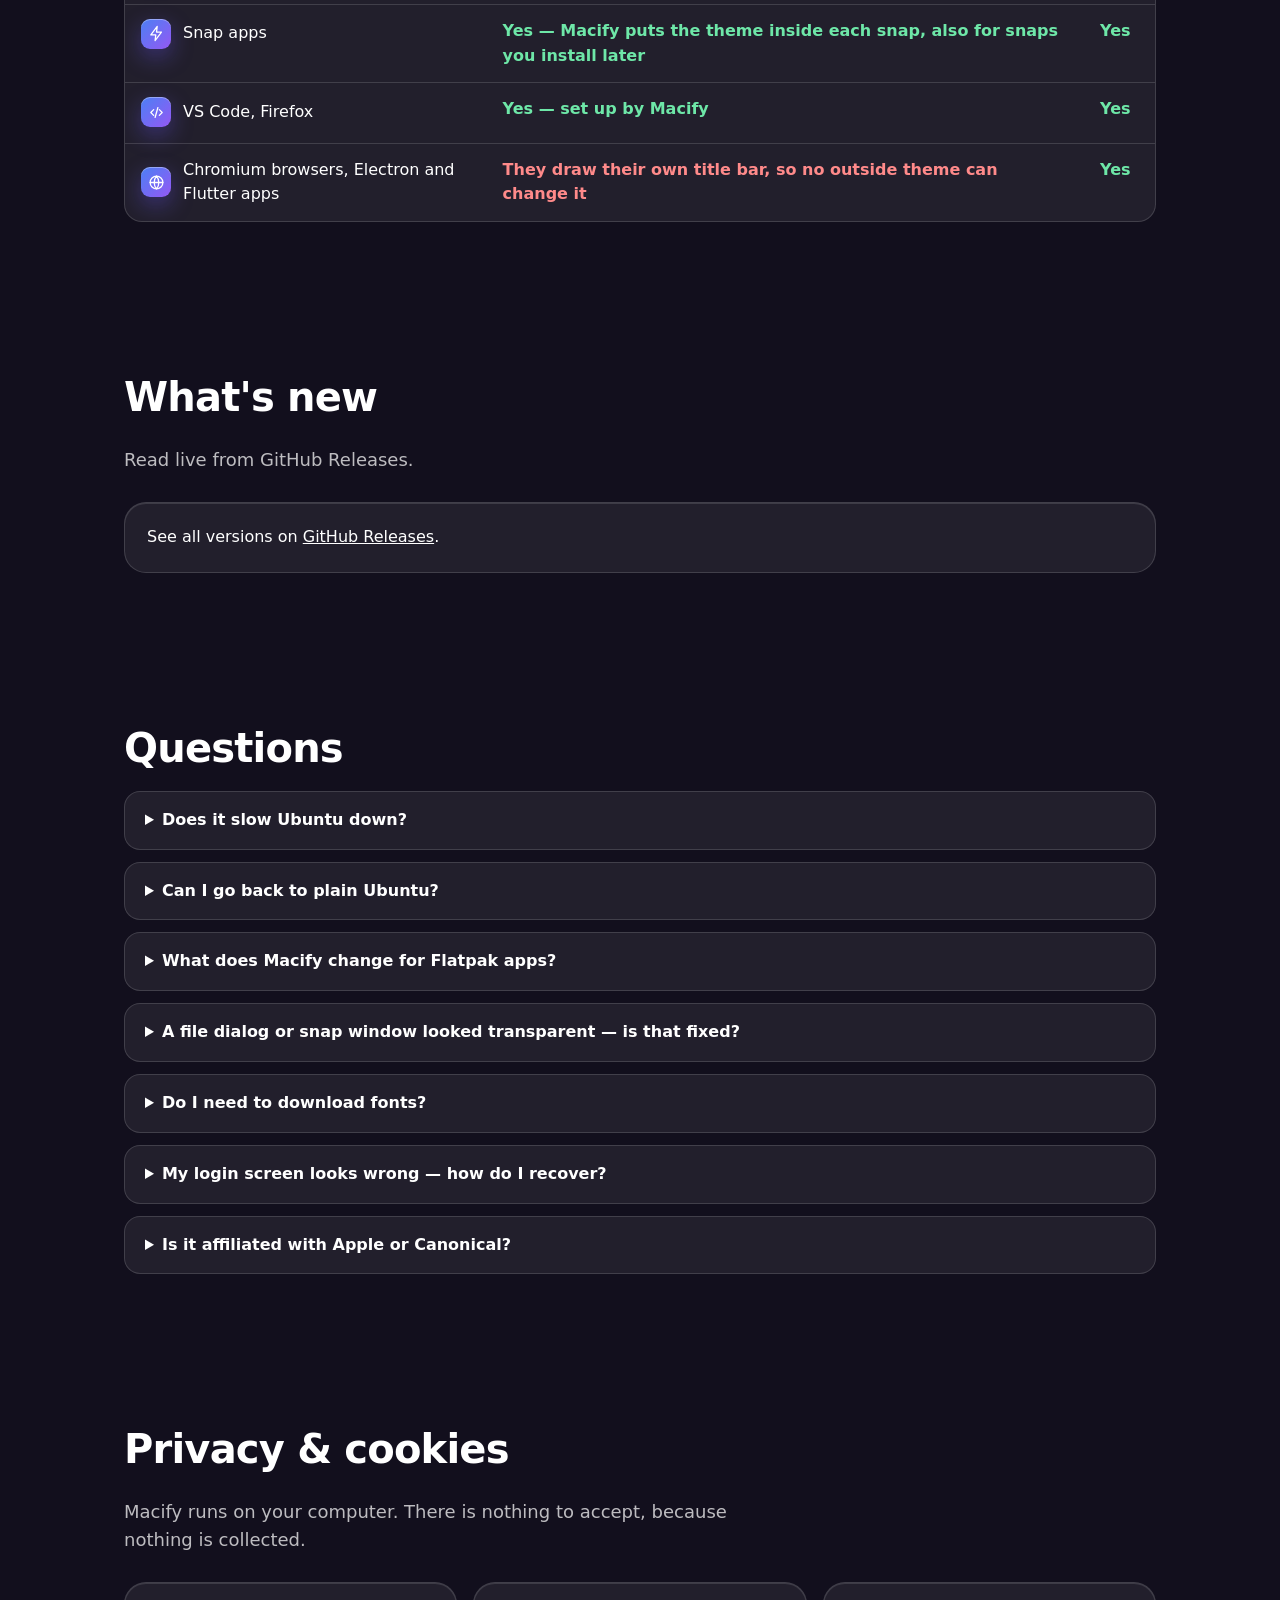
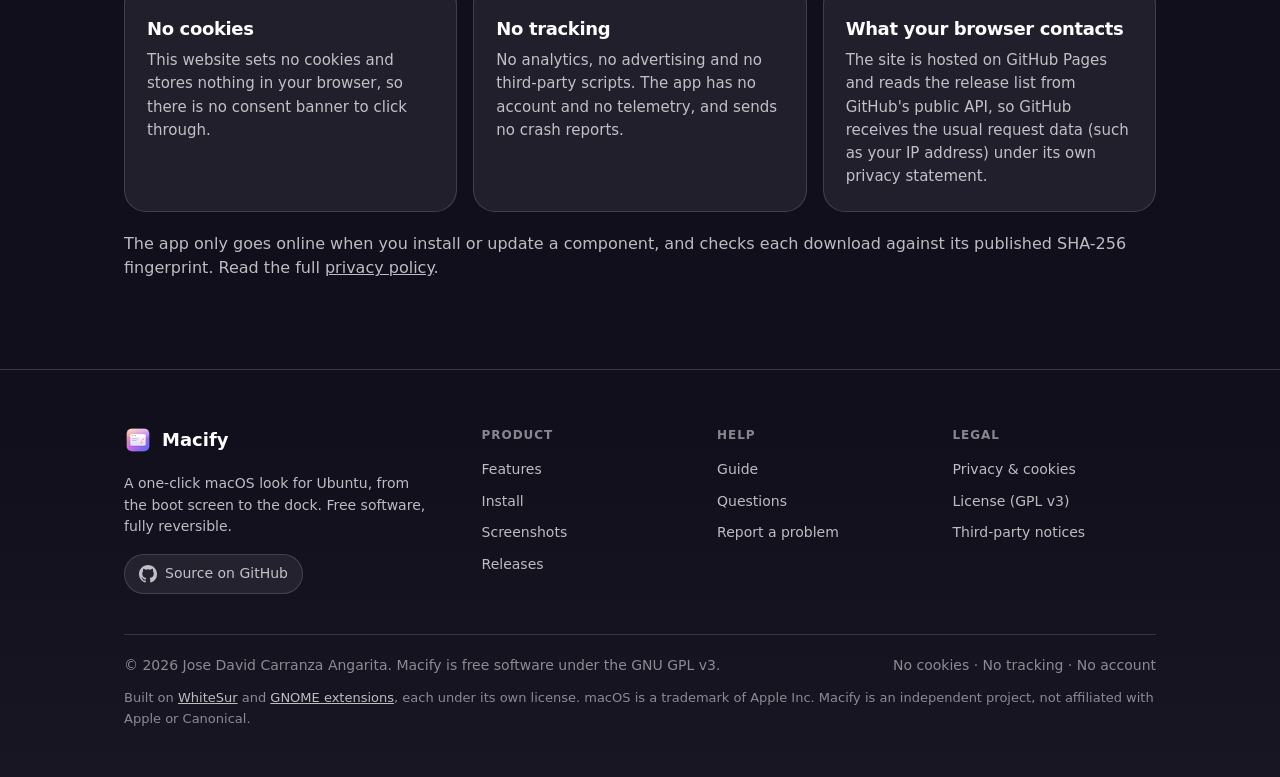
==== commit 51d10bb9: "0.23.0: remove coding agents and Claude Code approvals from the island - The island no longer shows " ====
--- a/docs/index.html
+++ b/docs/index.html
@@ -218,7 +218,7 @@
       <div class="card"><span class="ic" aria-hidden="true"><svg viewBox="0 0 24 24"><rect x="2.5" y="4.5" width="19" height="15" rx="3"/><circle cx="6.5" cy="8" r="1.2" fill="#ff5f57" stroke="none"/><circle cx="10" cy="8" r="1.2" fill="#febc2e" stroke="none"/><circle cx="13.5" cy="8" r="1.2" fill="#28c840" stroke="none"/></svg></span><h3>Windows</h3><p>Traffic-light buttons and macOS title bars, light or dark, for GTK 3 and GTK 4 apps.</p></div>
       <div class="card"><span class="ic" aria-hidden="true"><svg viewBox="0 0 24 24"><rect x="3" y="4" width="18" height="16" rx="3"/><path d="M3 9h18"/><path d="M6 6.5h1M9 6.5h3"/></svg></span><h3>Menu bar</h3><p>File, Edit, View, Window and Help menus for any app. Battery (with Energy Mode), Bluetooth, Wi‑Fi and Sound each open their own menu; Control Center keeps only the rest.</p></div>
       <div class="card"><span class="ic" aria-hidden="true"><svg viewBox="0 0 24 24"><rect x="3" y="5" width="18" height="12" rx="3"/><path d="M7 11h6"/><path d="M15 21l2-4"/><rect x="12" y="13" width="7" height="5" rx="1.2"/></svg></span><h3>macOS touches</h3><p>Volume and brightness show a glass card at the top right. Screenshots slide in as a thumbnail you can paste right away or crop. Super+V opens a clipboard history of your last 10 copies, text and images, that pastes for you.</p></div>
-      <div class="card"><span class="ic" aria-hidden="true"><svg viewBox="0 0 24 24"><rect x="3" y="8" width="18" height="8" rx="4"/><path d="M8 11v2M11 10v4M14 11.5v1M17 10.5v3"/></svg></span><h3>Live Activities</h3><p>A bubble at the top for music, charging and connection. Click it for Now Playing with controls, the volume of just that app and the system volume. Coding agents (Claude Code, Codex, Copilot, Cursor…) show there when they need you, finish or fail — and you can <b>Allow</b> or <b>Deny</b> Claude Code's requests right from it, seeing the exact command first.</p></div>
+      <div class="card"><span class="ic" aria-hidden="true"><svg viewBox="0 0 24 24"><rect x="3" y="8" width="18" height="8" rx="4"/><path d="M8 11v2M11 10v4M14 11.5v1M17 10.5v3"/></svg></span><h3>Live Activities</h3><p>A bubble at the top for music, charging and connection. Click it for Now Playing with controls, the volume of just that app and the system volume.</p></div>
       <div class="card"><span class="ic" aria-hidden="true"><svg viewBox="0 0 24 24"><rect x="3" y="3" width="7" height="7" rx="2"/><rect x="14" y="3" width="7" height="7" rx="2"/><rect x="3" y="14" width="7" height="7" rx="2"/><rect x="14" y="14" width="7" height="7" rx="2"/></svg></span><h3>Apps view</h3><p>The app grid opens over frosted glass without workspaces; GNOME's Ubuntu Show Apps icon stays inherited and unchanged.</p></div>
       <div class="card"><span class="ic" aria-hidden="true"><svg viewBox="0 0 24 24"><rect x="2.5" y="15.5" width="19" height="5" rx="2.5"/><rect x="5" y="9" width="4" height="4" rx="1.2"/><rect x="10" y="6" width="4" height="7" rx="1.2"/><rect x="15" y="9" width="4" height="4" rx="1.2"/></svg></span><h3>Animated dock</h3><p>Floating glass dock with magnification, bounce on launch, magic-lamp minimize and red notification badges. Hover an icon to see the app's windows as thumbnails — and, right after a screenshot or download, Files offers it to open or copy; in the right-click menu each open window previews as you move over it.</p></div>
       <div class="card"><span class="ic" aria-hidden="true"><svg viewBox="0 0 24 24"><rect x="4" y="4" width="7" height="7" rx="2"/><rect x="13" y="4" width="7" height="7" rx="2"/><rect x="4" y="13" width="7" height="7" rx="2"/><rect x="13" y="13" width="7" height="7" rx="2"/></svg></span><h3>Icons</h3><p>macOS-shaped icons keep each app's own logo. Visual Studio Code, Kiro and GitHub Desktop resolve to their own artwork; When an app's window doesn't match its own launcher (Kilo, GitHub Copilot…), Macify links them the first time it opens, so the dock shows the app's real logo instead of a generic one. When an original is unavailable, Macify leaves the icon alone instead of substituting a lookalike.</p></div>
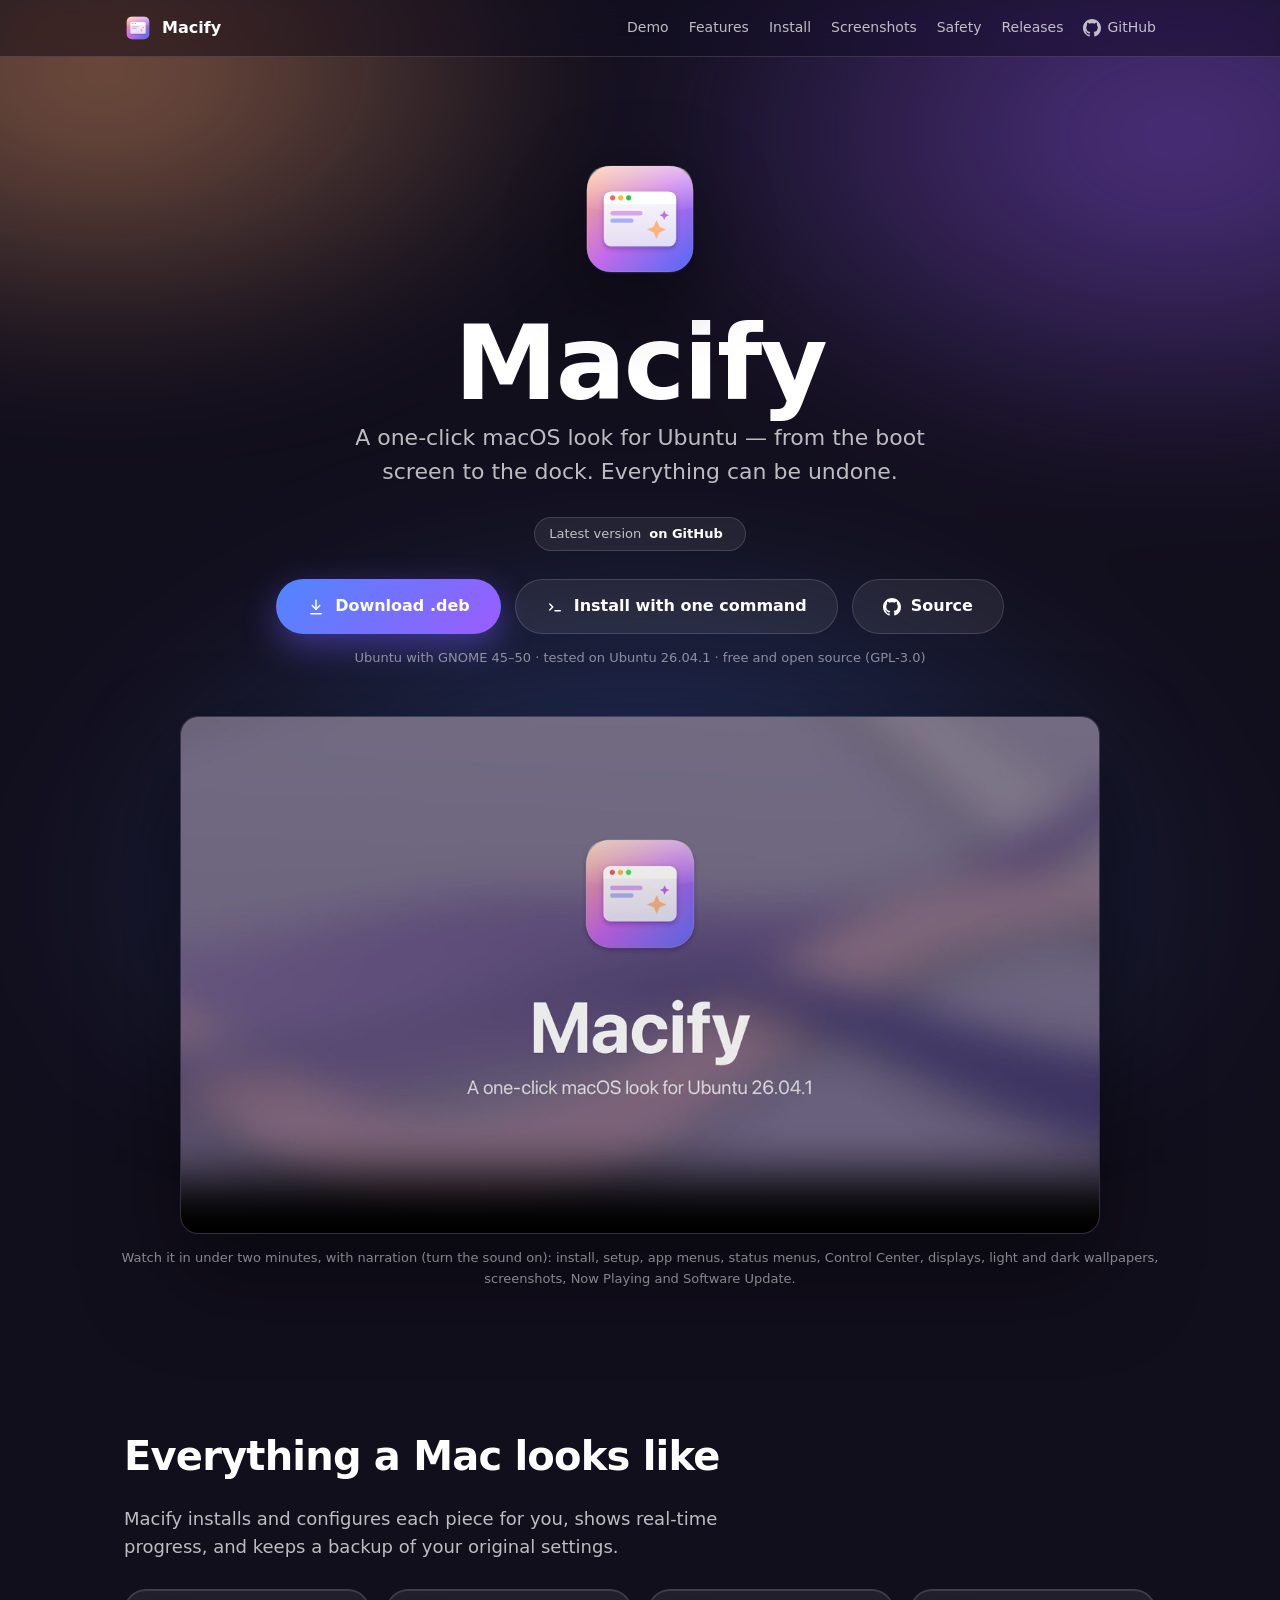
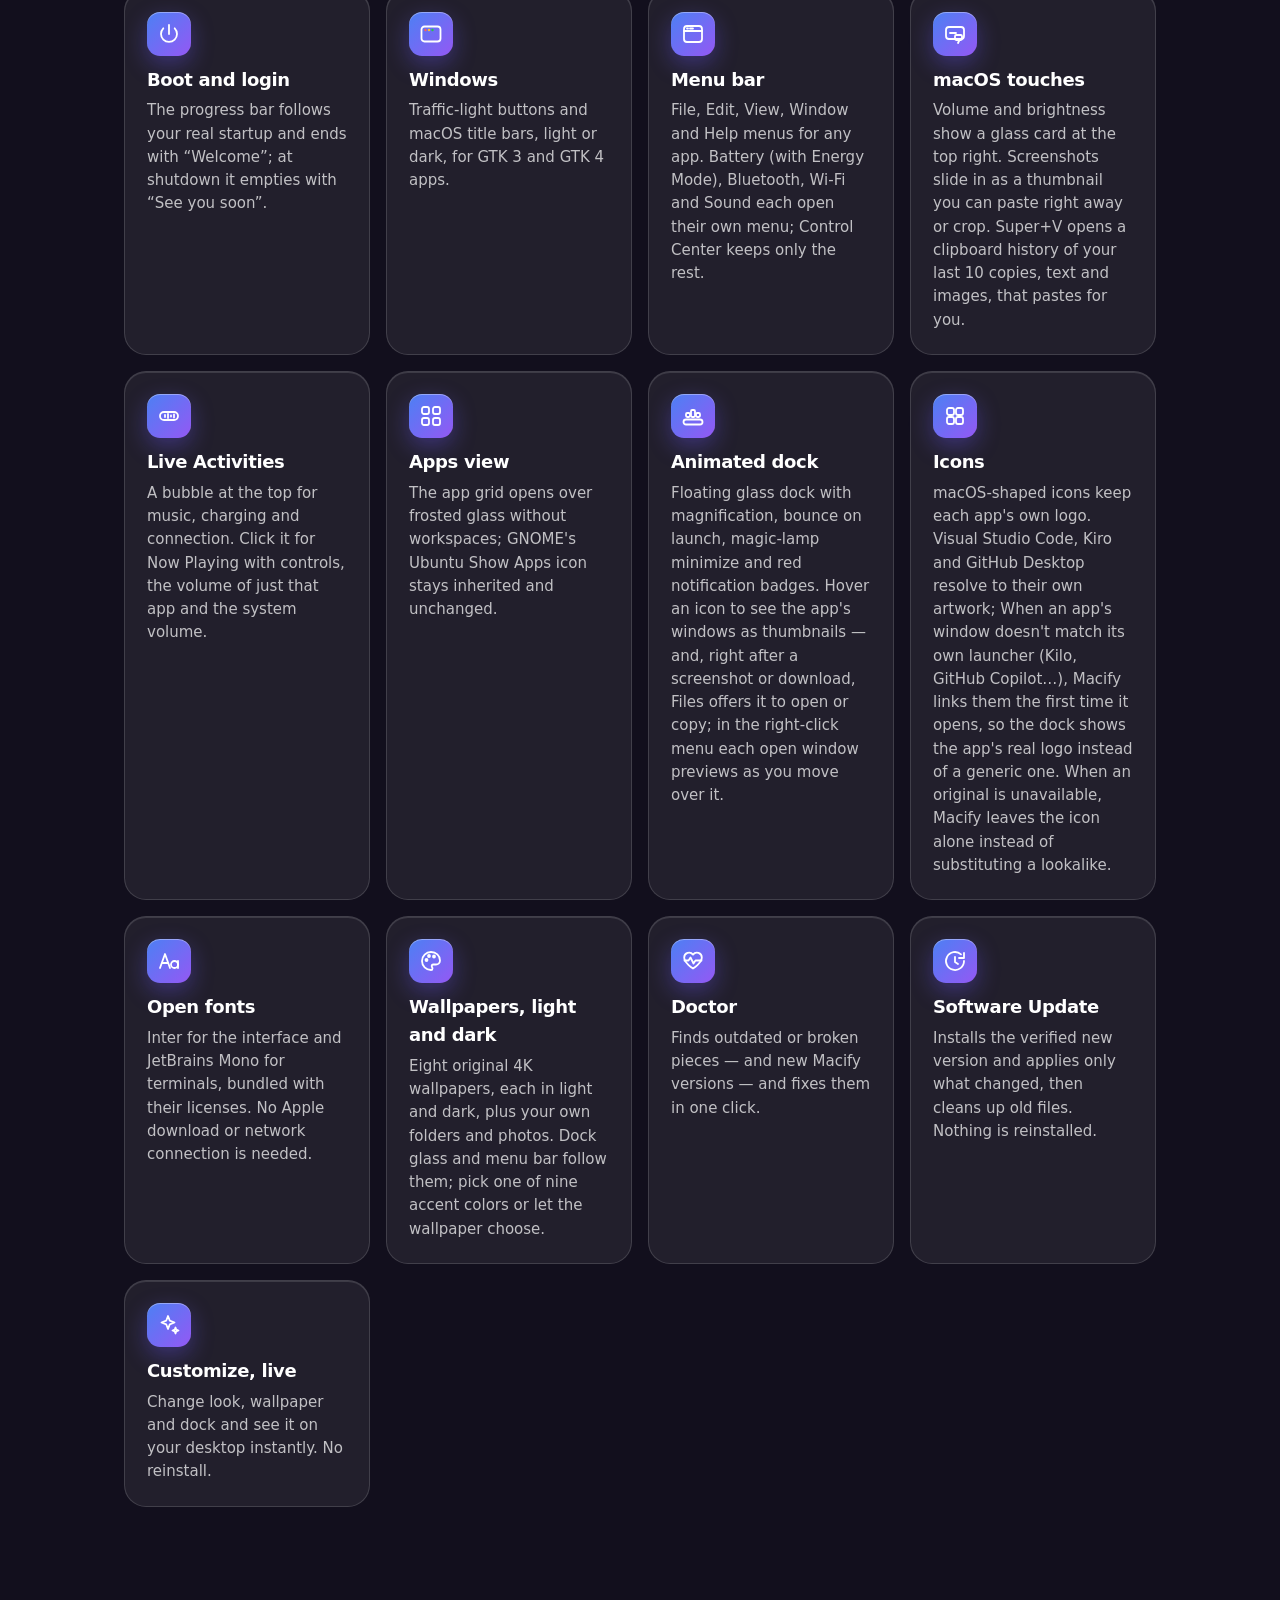
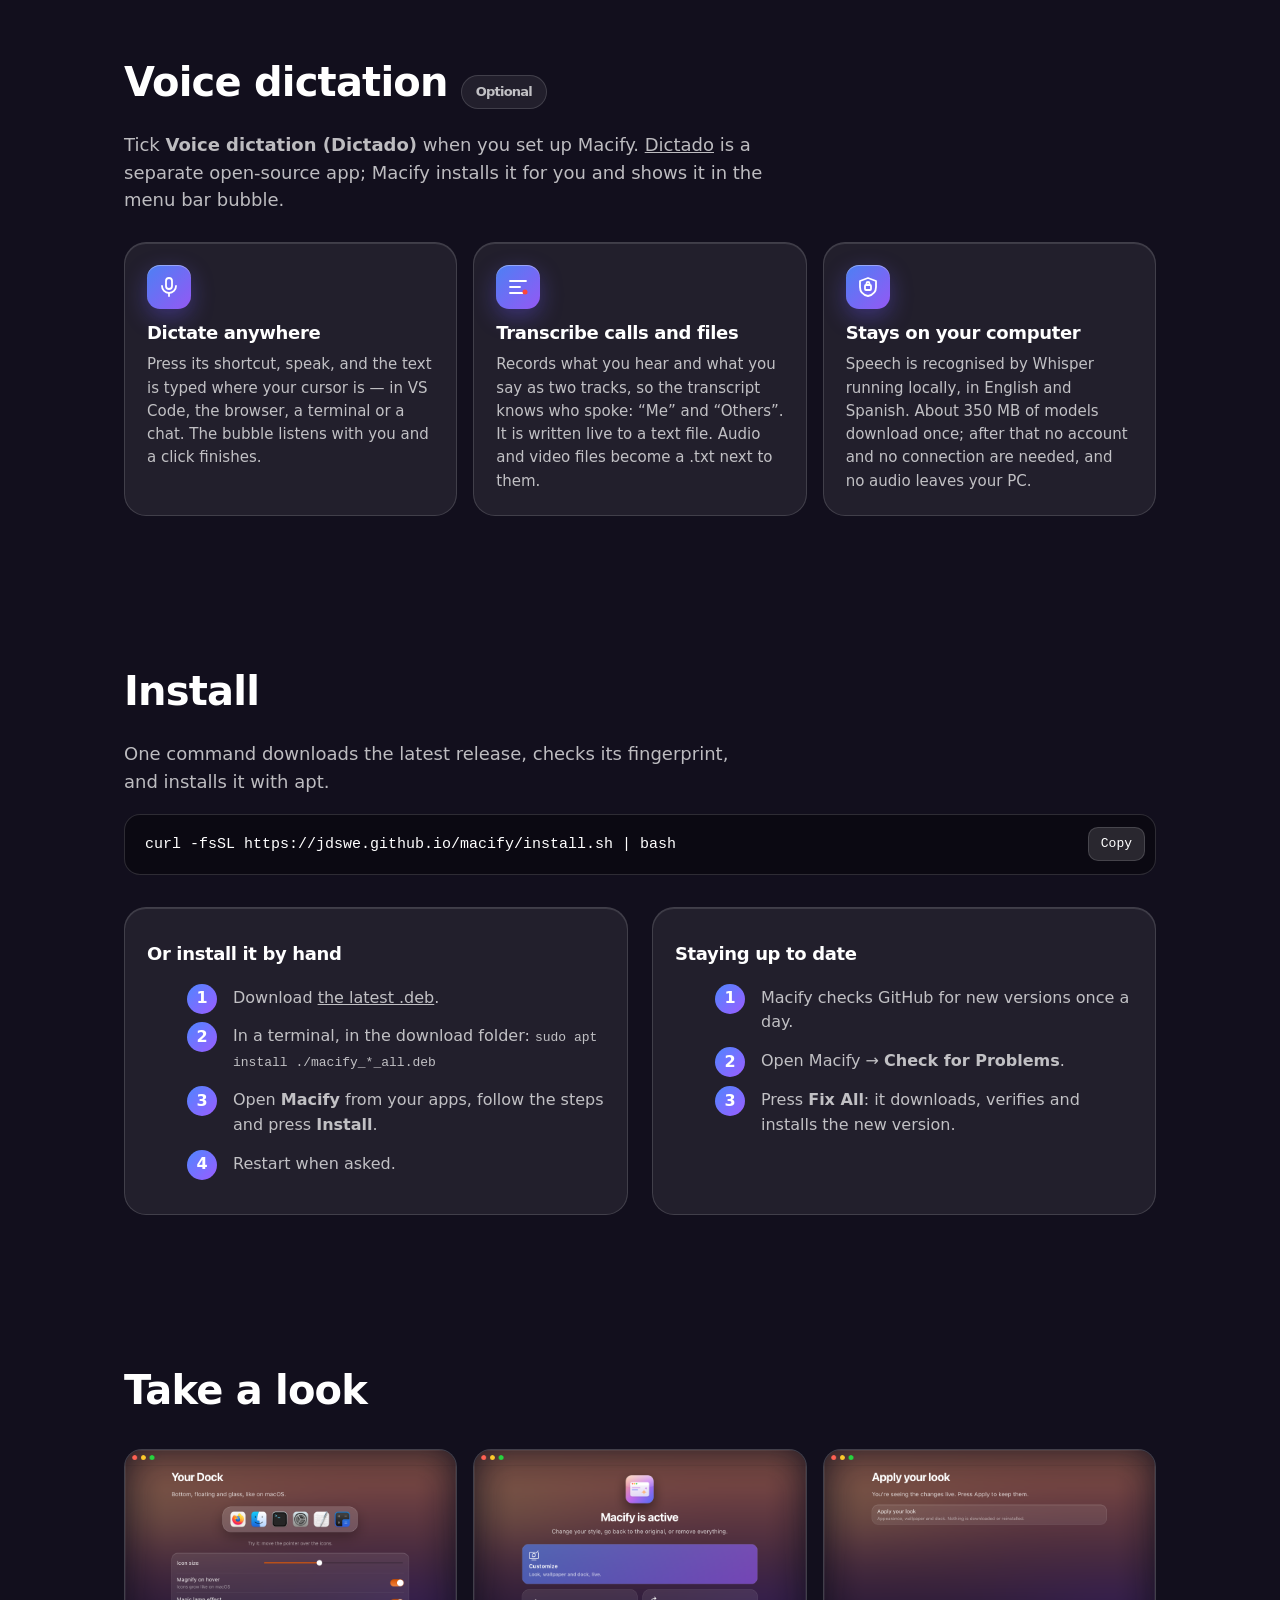
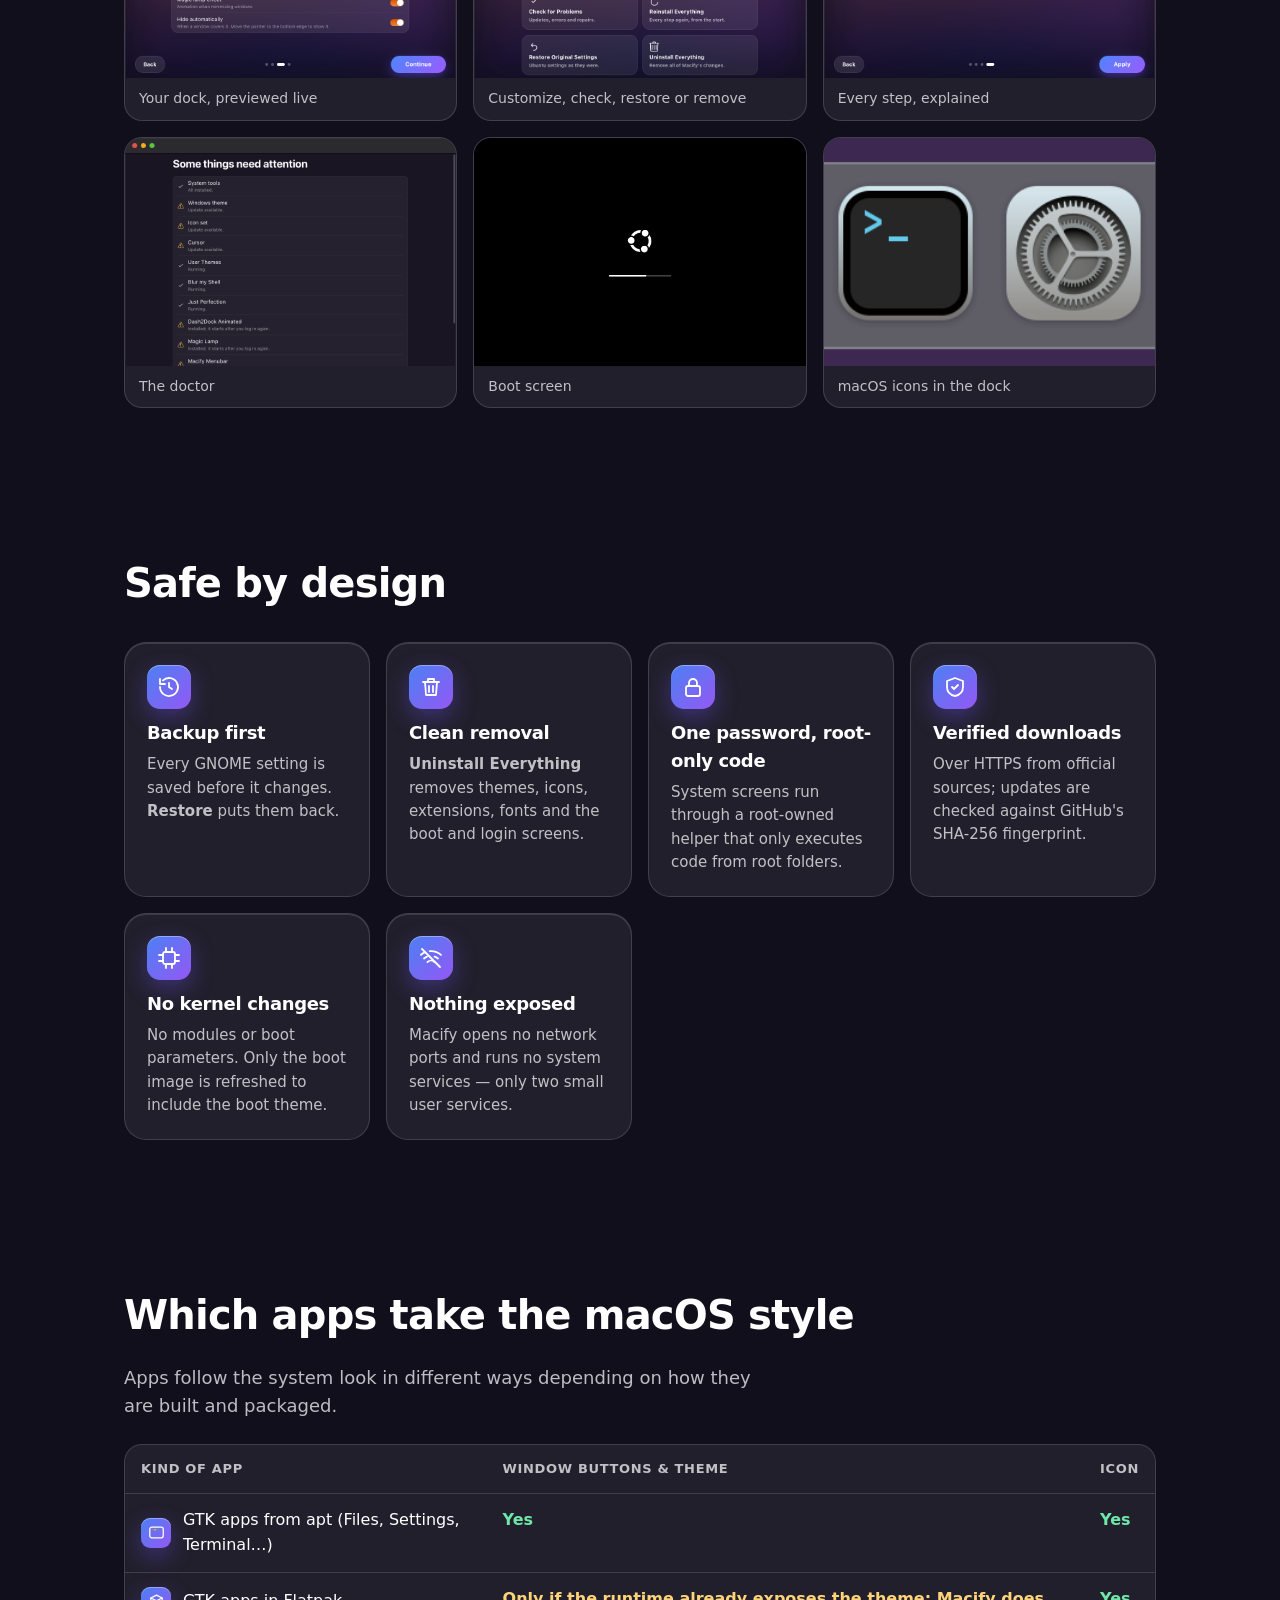
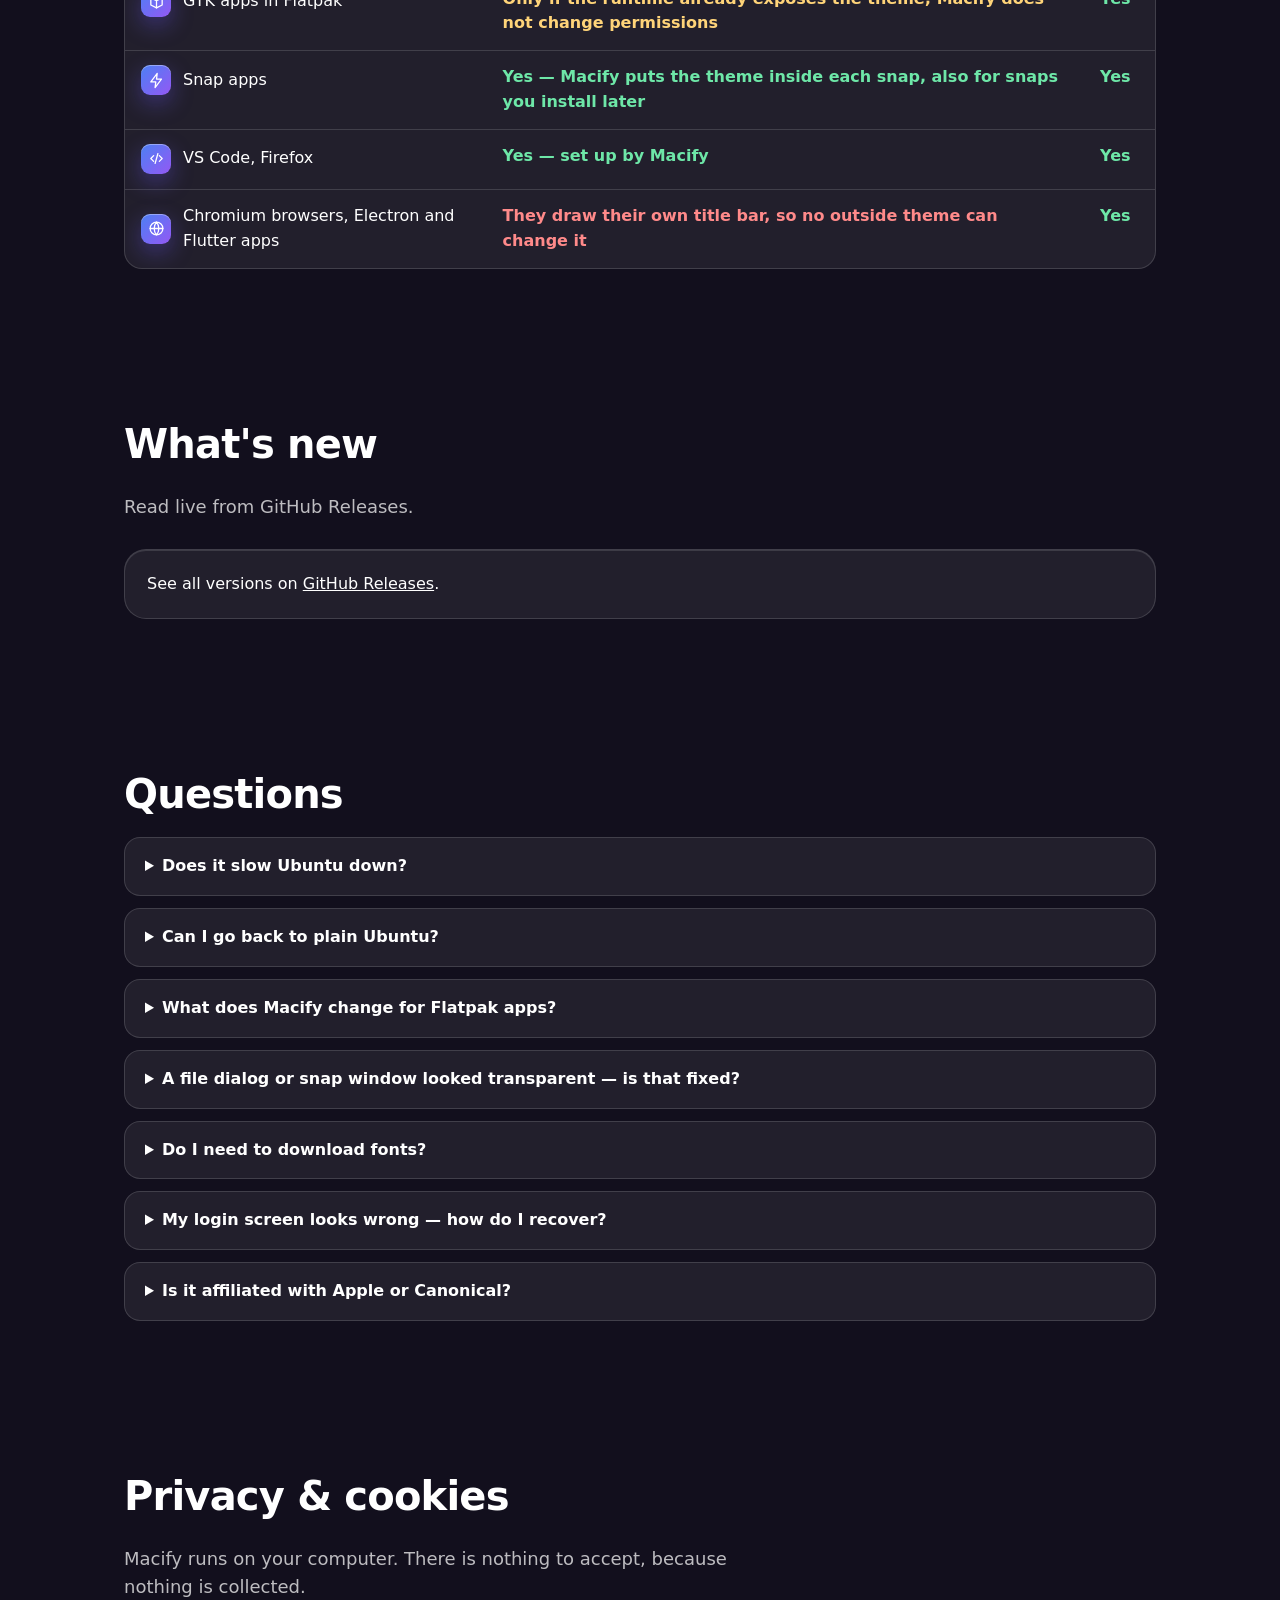
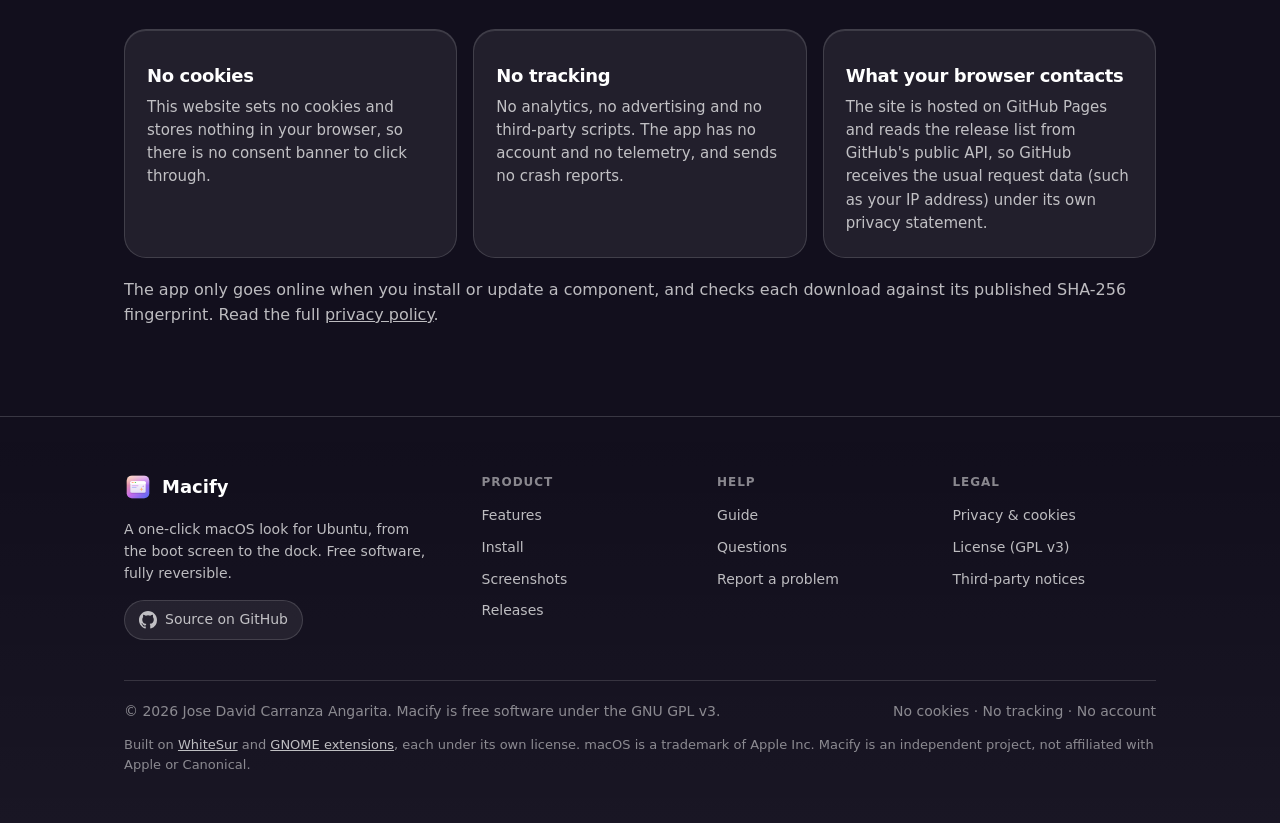
==== commit 9e26adfc: "0.24.0: choose your accent color - The wallpaper page has a row of color circles like macOS Appearan" ====
--- a/docs/index.html
+++ b/docs/index.html
@@ -223,7 +223,7 @@
       <div class="card"><span class="ic" aria-hidden="true"><svg viewBox="0 0 24 24"><rect x="2.5" y="15.5" width="19" height="5" rx="2.5"/><rect x="5" y="9" width="4" height="4" rx="1.2"/><rect x="10" y="6" width="4" height="7" rx="1.2"/><rect x="15" y="9" width="4" height="4" rx="1.2"/></svg></span><h3>Animated dock</h3><p>Floating glass dock with magnification, bounce on launch, magic-lamp minimize and red notification badges. Hover an icon to see the app's windows as thumbnails — and, right after a screenshot or download, Files offers it to open or copy; in the right-click menu each open window previews as you move over it.</p></div>
       <div class="card"><span class="ic" aria-hidden="true"><svg viewBox="0 0 24 24"><rect x="4" y="4" width="7" height="7" rx="2"/><rect x="13" y="4" width="7" height="7" rx="2"/><rect x="4" y="13" width="7" height="7" rx="2"/><rect x="13" y="13" width="7" height="7" rx="2"/></svg></span><h3>Icons</h3><p>macOS-shaped icons keep each app's own logo. Visual Studio Code, Kiro and GitHub Desktop resolve to their own artwork; When an app's window doesn't match its own launcher (Kilo, GitHub Copilot…), Macify links them the first time it opens, so the dock shows the app's real logo instead of a generic one. When an original is unavailable, Macify leaves the icon alone instead of substituting a lookalike.</p></div>
       <div class="card"><span class="ic" aria-hidden="true"><svg viewBox="0 0 24 24"><path d="M3 19 8 5l5 14M4.8 14h6.4"/><circle cx="17.5" cy="15.5" r="3.5"/><path d="M21 12v7"/></svg></span><h3>Open fonts</h3><p>Inter for the interface and JetBrains Mono for terminals, bundled with their licenses. No Apple download or network connection is needed.</p></div>
-      <div class="card"><span class="ic" aria-hidden="true"><svg viewBox="0 0 24 24"><path d="M12 3a9 9 0 1 0 0 18c1 0 1.5-.8 1.5-1.6 0-1-.8-1.4-.8-2.3 0-.9.7-1.6 1.6-1.6H17a4 4 0 0 0 4-4C21 6.6 17 3 12 3z"/><circle cx="7.5" cy="11" r="1"/><circle cx="10" cy="7" r="1"/><circle cx="15" cy="7.5" r="1"/></svg></span><h3>Wallpapers, light and dark</h3><p>Eight original 4K wallpapers, each in light and dark, plus your own folders and photos. Accent, dock glass and menu bar follow them.</p></div>
+      <div class="card"><span class="ic" aria-hidden="true"><svg viewBox="0 0 24 24"><path d="M12 3a9 9 0 1 0 0 18c1 0 1.5-.8 1.5-1.6 0-1-.8-1.4-.8-2.3 0-.9.7-1.6 1.6-1.6H17a4 4 0 0 0 4-4C21 6.6 17 3 12 3z"/><circle cx="7.5" cy="11" r="1"/><circle cx="10" cy="7" r="1"/><circle cx="15" cy="7.5" r="1"/></svg></span><h3>Wallpapers, light and dark</h3><p>Eight original 4K wallpapers, each in light and dark, plus your own folders and photos. Dock glass and menu bar follow them; pick one of nine accent colors or let the wallpaper choose.</p></div>
       <div class="card"><span class="ic" aria-hidden="true"><svg viewBox="0 0 24 24"><path d="M20.8 8.6a4.9 4.9 0 0 0-8.8-3 4.9 4.9 0 0 0-8.8 3c0 5.4 8.8 10.9 8.8 10.9s8.8-5.5 8.8-10.9z"/><path d="M3.5 11.5h4l2-3 3 6 2-3h6"/></svg></span><h3>Doctor</h3><p>Finds outdated or broken pieces — and new Macify versions — and fixes them in one click.</p></div>
       <div class="card"><span class="ic" aria-hidden="true"><svg viewBox="0 0 24 24"><path d="M21 12a9 9 0 1 1-3-6.7"/><path d="M21 4v5h-5"/><path d="M12 8v5l3 2"/></svg></span><h3>Software Update</h3><p>Installs the verified new version and applies only what changed, then cleans up old files. Nothing is reinstalled.</p></div>
       <div class="card"><span class="ic" aria-hidden="true"><svg viewBox="0 0 24 24"><path d="M11 3l1.8 4.7 4.7 1.8-4.7 1.8L11 16l-1.8-4.7L4.5 9.5l4.7-1.8z"/><path d="M18.5 14.5l.8 2.2 2.2.8-2.2.8-.8 2.2-.8-2.2-2.2-.8 2.2-.8z"/></svg></span><h3>Customize, live</h3><p>Change look, wallpaper and dock and see it on your desktop instantly. No reinstall.</p></div>
@@ -234,7 +234,7 @@
 <section id="dictation">
   <div class="wrap">
     <h2>Voice dictation <span class="badge">Optional</span></h2>
-    <p class="lead">Tick <b>Voice dictation (Dictado)</b> when you set up Macify. <a href="https://github.com/jdswe/dictado">Dictado</a> is a separate open-source app; Macify installs it for you and shows it in the menu bar bubble.</p>
+    <p class="lead">Tick <b>Voice dictation (Dictado)</b> when you set up Macify. <a href="https://jdswe.github.io/dictado/">Dictado</a> is a separate open-source app; Macify installs it for you and shows it in the menu bar bubble.</p>
     <div class="grid">
       <div class="card"><span class="ic" aria-hidden="true"><svg viewBox="0 0 24 24"><rect x="9" y="3" width="6" height="11" rx="3"/><path d="M5 11a7 7 0 0 0 14 0"/><path d="M12 18v3"/></svg></span><h3>Dictate anywhere</h3><p>Press its shortcut, speak, and the text is typed where your cursor is — in VS Code, the browser, a terminal or a chat. The bubble listens with you and a click finishes.</p></div>
       <div class="card"><span class="ic" aria-hidden="true"><svg viewBox="0 0 24 24"><path d="M4 6h16M4 12h10M4 18h13"/><circle cx="19" cy="17" r="2.5" fill="#ff453a" stroke="none"/></svg></span><h3>Transcribe calls and files</h3><p>Records what you hear and what you say as two tracks, so the transcript knows who spoke: “Me” and “Others”. It is written live to a text file. Audio and video files become a .txt next to them.</p></div>
